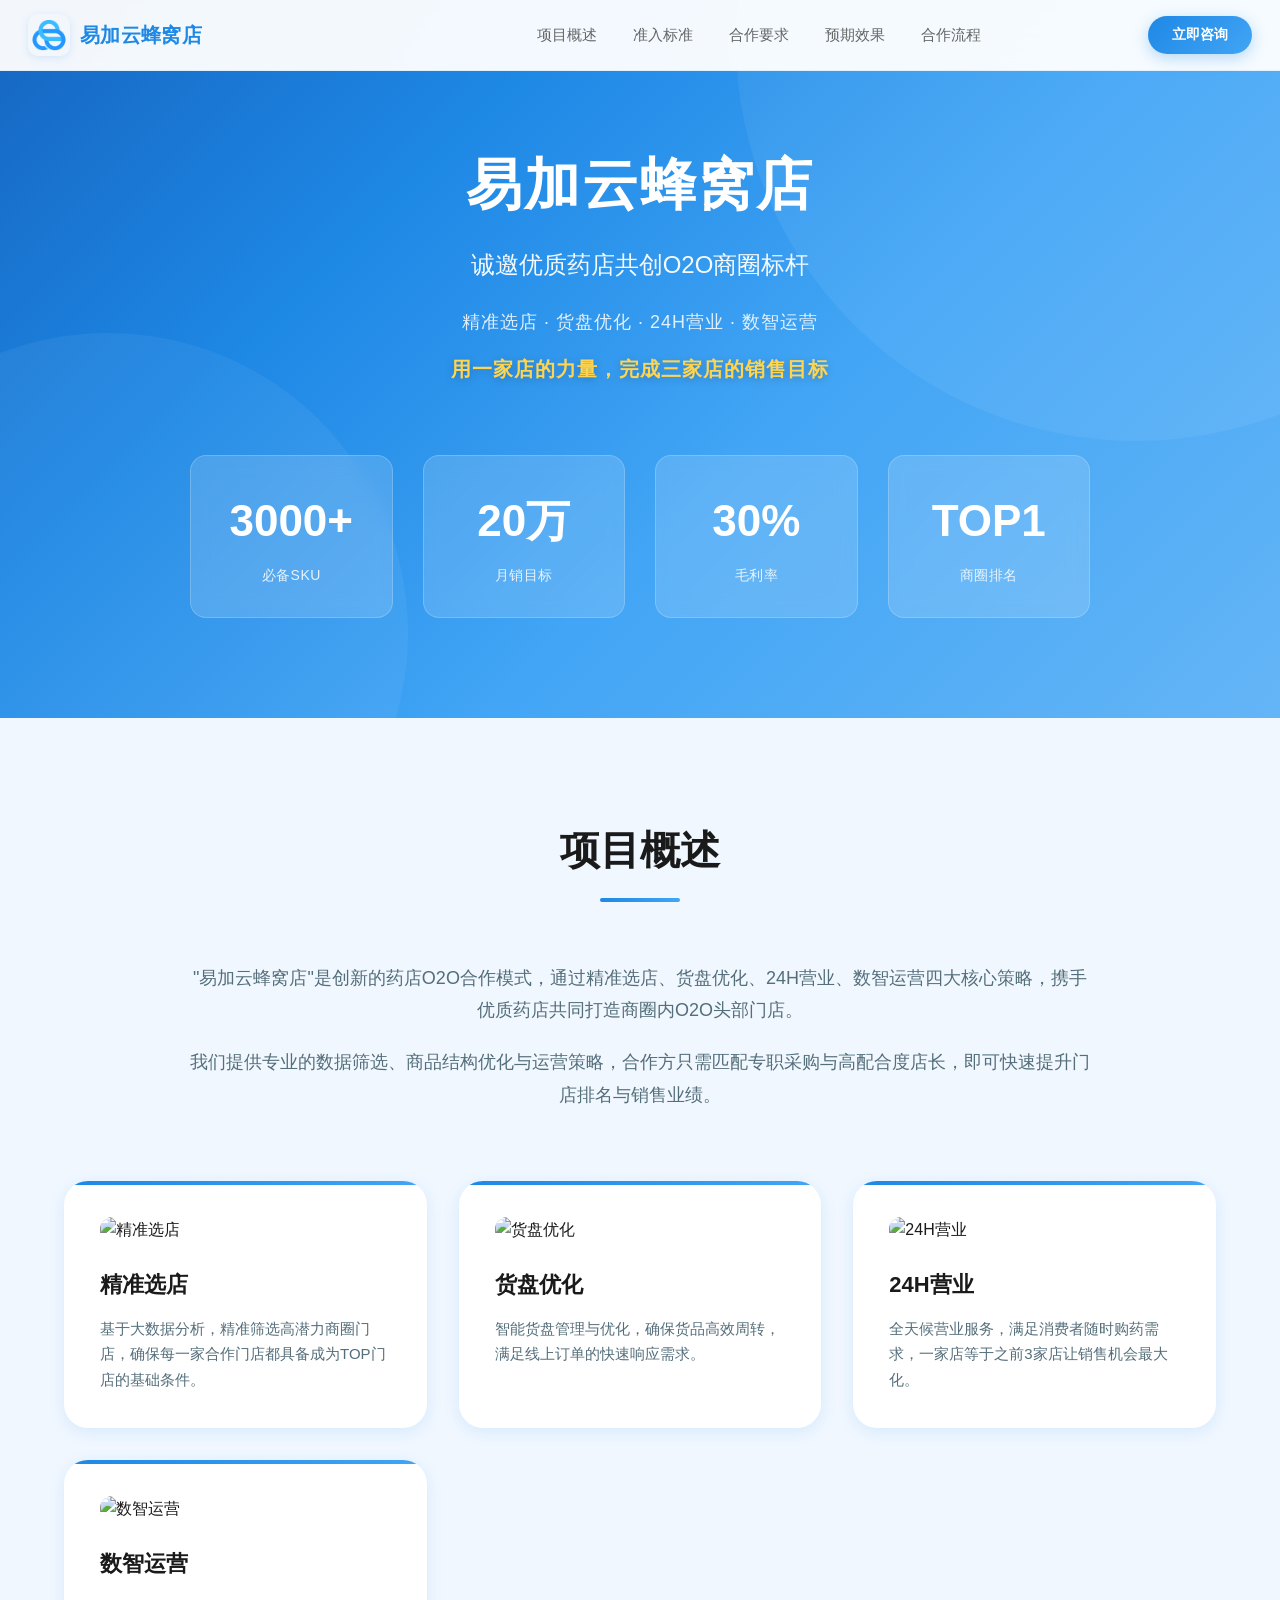
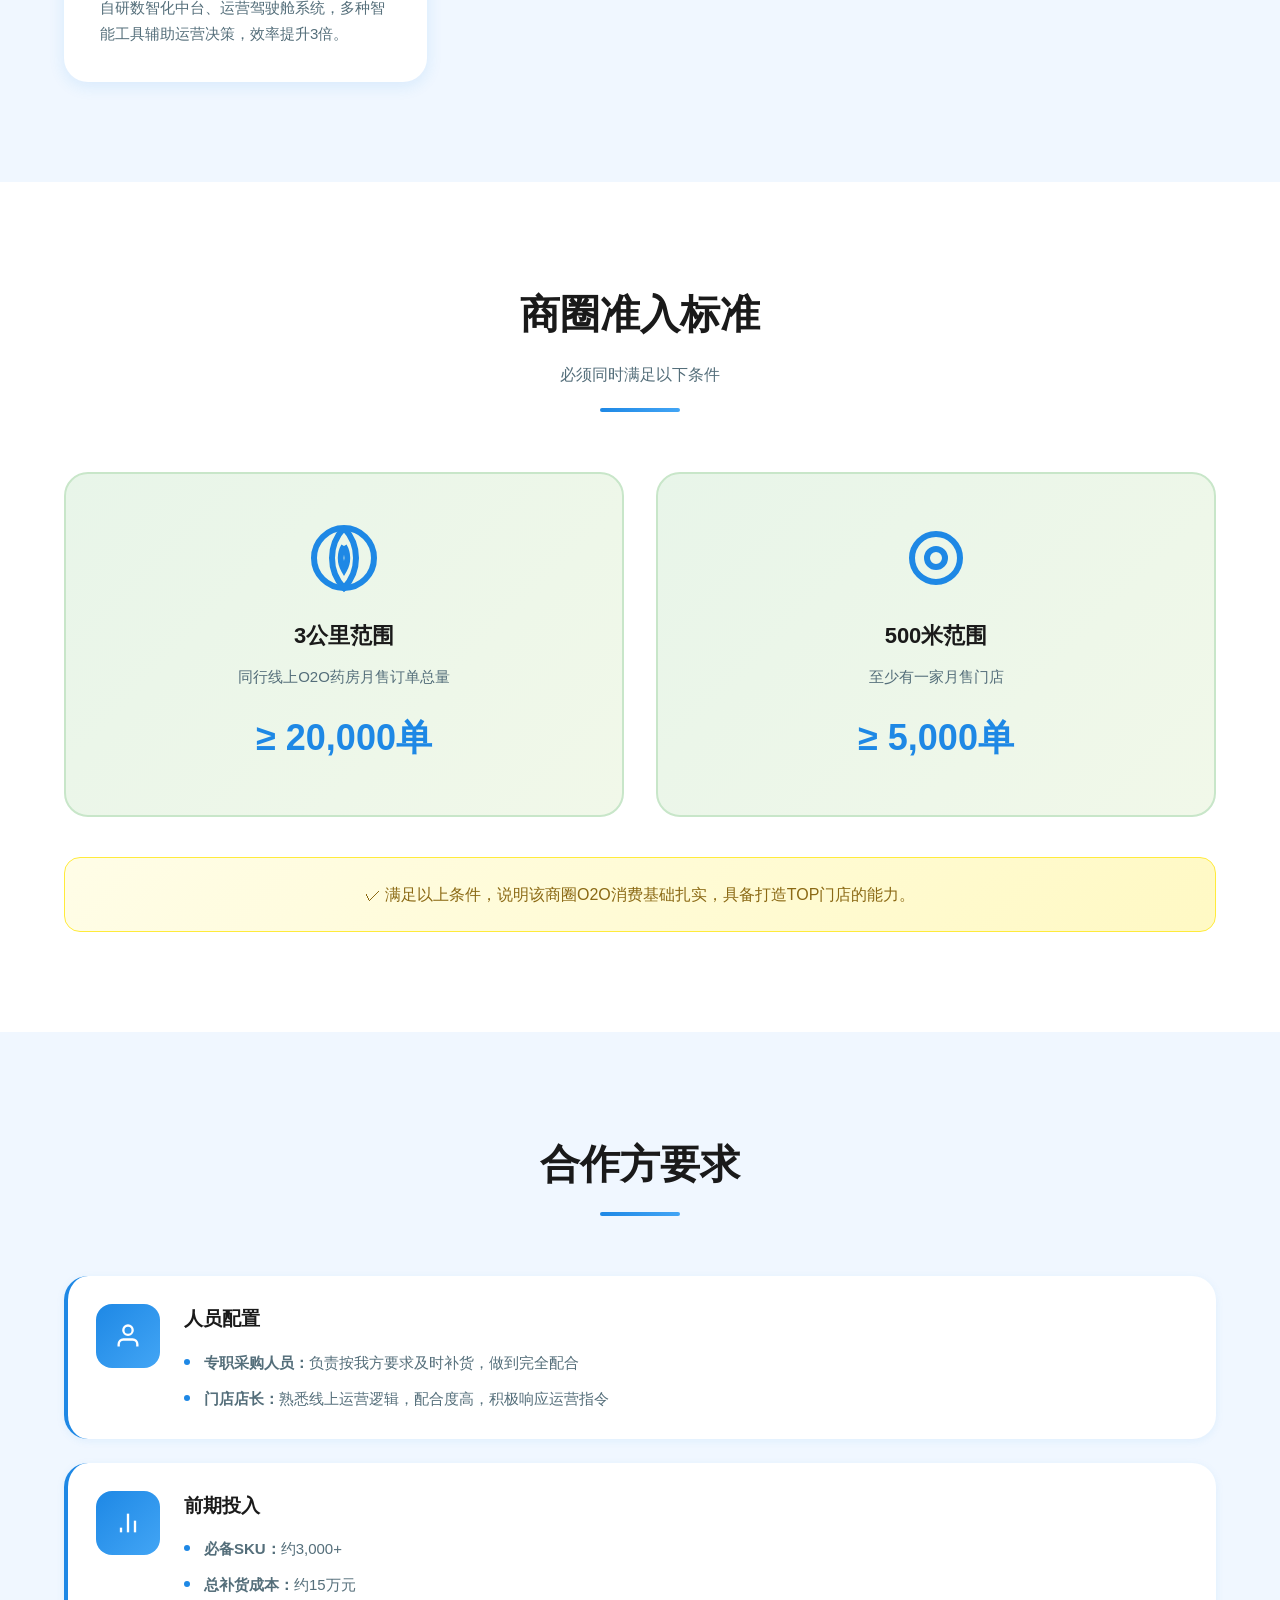
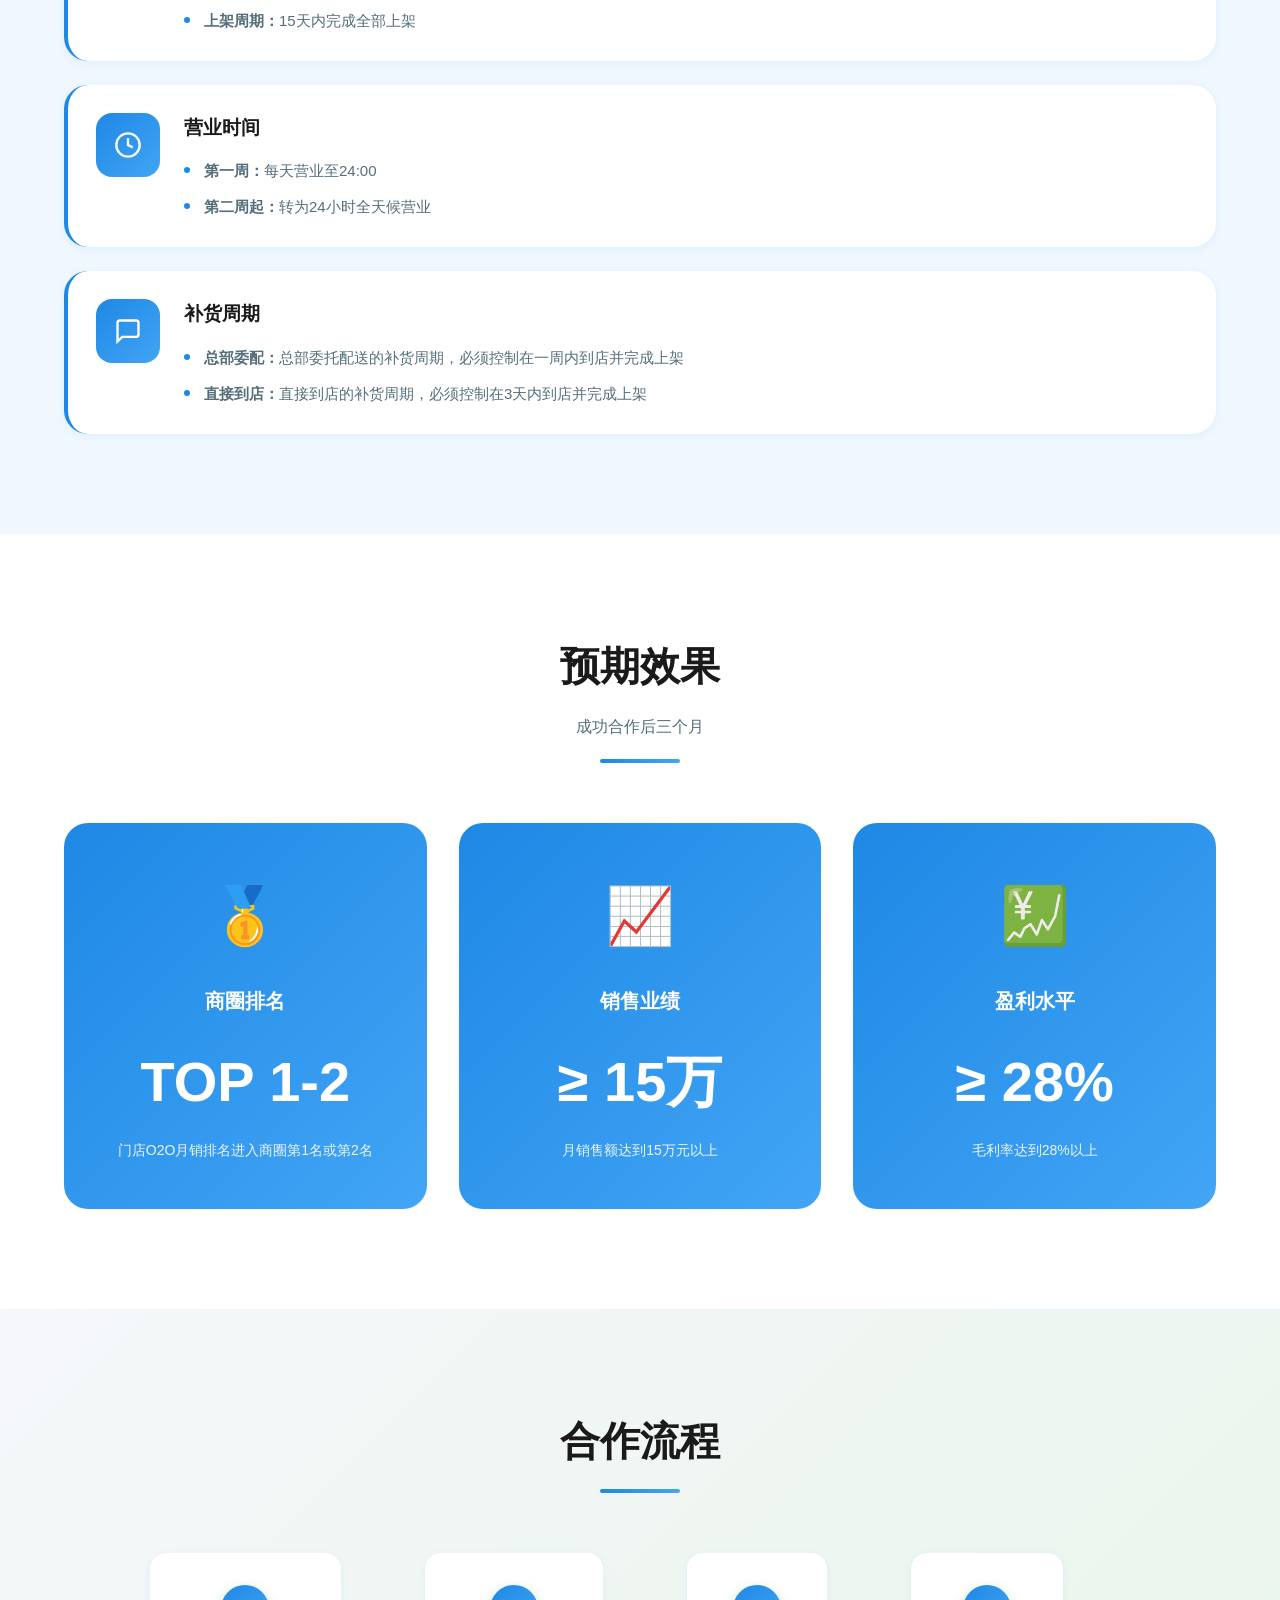
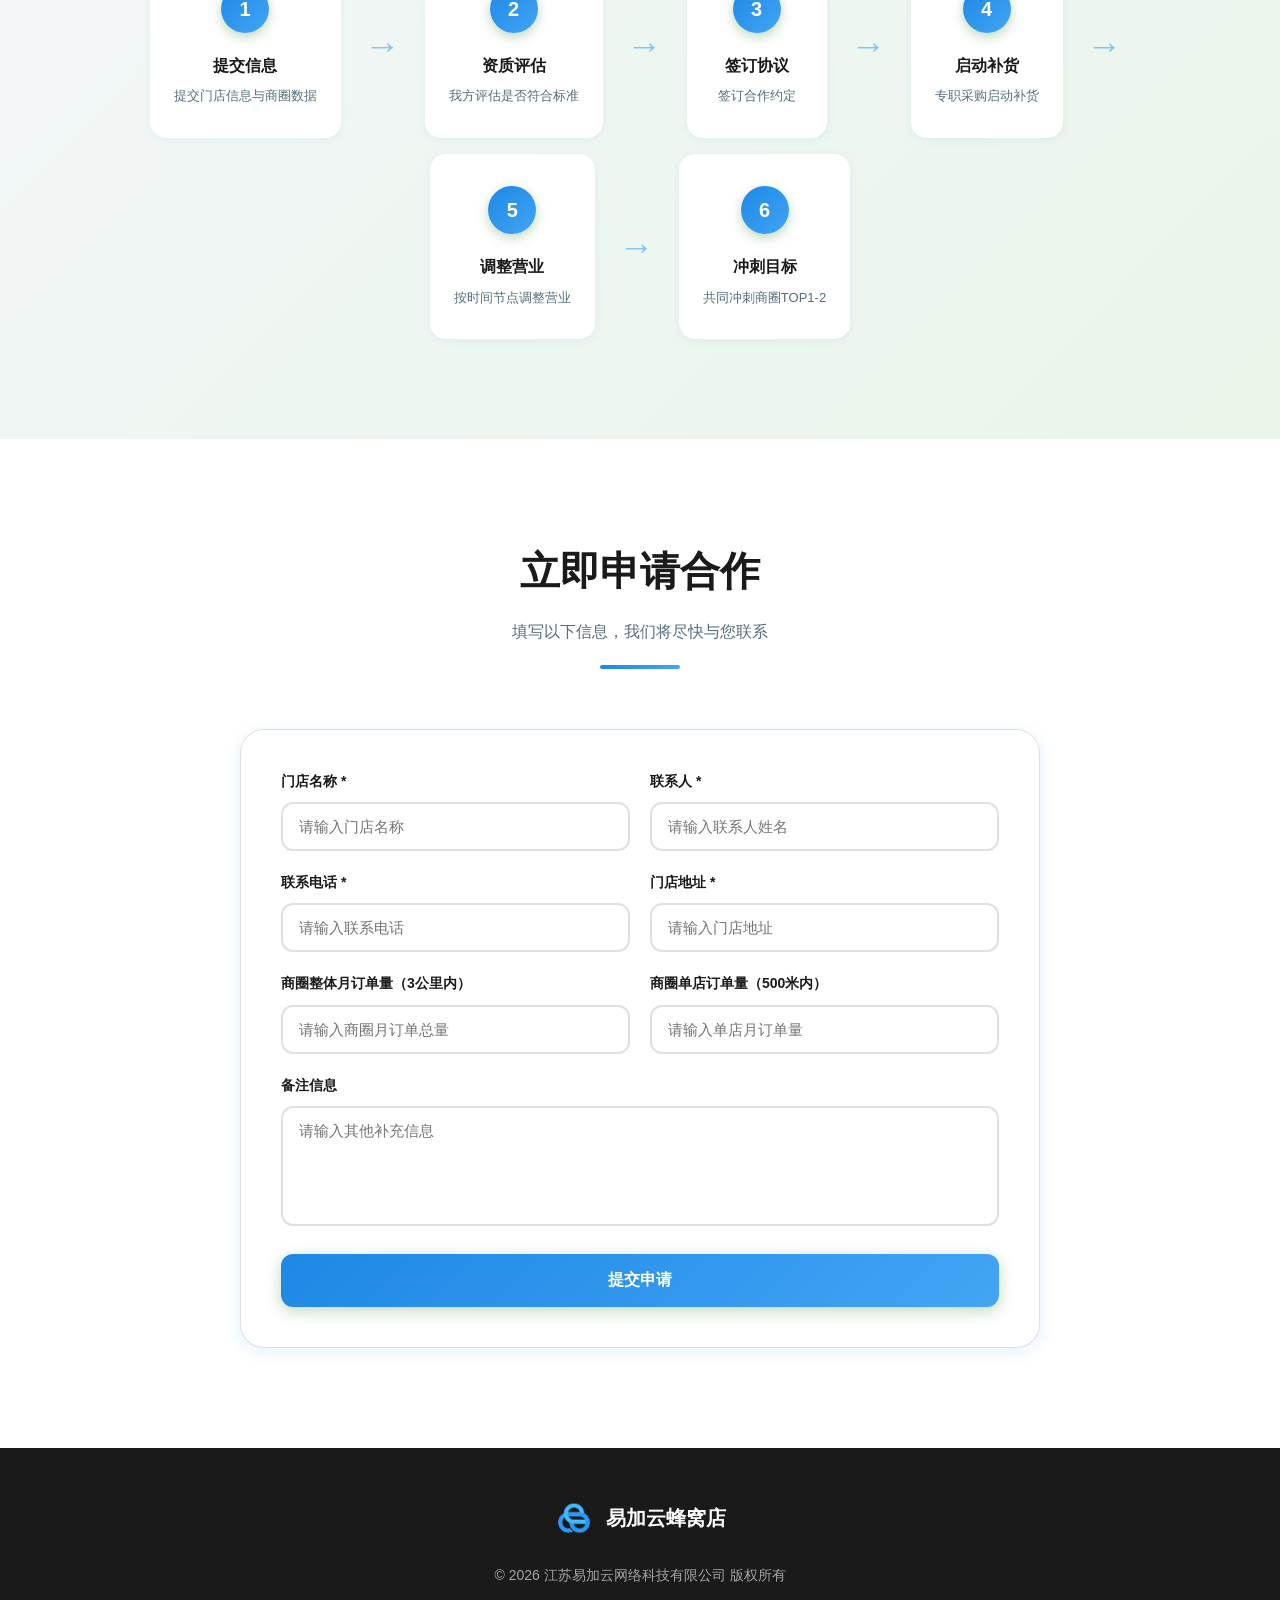
==== index.html @ a76282b8 "Hero区域新增宣传语：用一家店的力量，完成三家店的销售目标" ====
<!DOCTYPE html>
<html lang="zh-CN">
<head>
  <meta charset="UTF-8">
  <meta name="viewport" content="width=device-width, initial-scale=1.0">
  <title>易加云蜂窝店 - 诚邀优质药店共创O2O商圈标杆</title>
  <link rel="stylesheet" href="style.css">
  <link href="https://fonts.googleapis.com/css2?family=PingFang+SC:wght@300;400;500;600;700;800&display=swap" rel="stylesheet">
</head>
<body>
  <!-- 导航栏 -->
  <nav class="navbar" id="navbar">
    <div class="container">
      <div class="navbar-brand">
        <img src="易加云.png" alt="易加云" class="logo">
        <span class="brand-text">易加云蜂窝店</span>
      </div>
      <div class="mobile-menu-btn" id="mobileMenuBtn">
        <span></span>
        <span></span>
        <span></span>
      </div>
      <ul class="navbar-nav" id="navbarNav">
        <li><a href="#overview">项目概述</a></li>
        <li><a href="#criteria">准入标准</a></li>
        <li><a href="#requirements">合作要求</a></li>
        <li><a href="#results">预期效果</a></li>
        <li><a href="#process">合作流程</a></li>
      </ul>
      <button class="contact-btn" onclick="scrollToContact()">立即咨询</button>
    </div>
  </nav>

  <!-- 首页横幅 -->
  <section class="hero">
    <div class="container">
      <div class="hero-content">
        <h1 class="hero-title">易加云蜂窝店</h1>
        <h2 class="hero-subtitle">诚邀优质药店共创O2O商圈标杆</h2>
        <p class="hero-description">精准选店 · 货盘优化 · 24H营业 · 数智运营</p>
        <p class="hero-slogan">用一家店的力量，完成三家店的销售目标</p>
      </div>
      <div class="hero-stats">
        <div class="stat-item">
          <div class="stat-value">3000+</div>
          <div class="stat-label">必备SKU</div>
        </div>
        <div class="stat-item">
          <div class="stat-value">20万</div>
          <div class="stat-label">月销目标</div>
        </div>
        <div class="stat-item">
          <div class="stat-value">30%</div>
          <div class="stat-label">毛利率</div>
        </div>
        <div class="stat-item">
          <div class="stat-value">TOP1</div>
          <div class="stat-label">商圈排名</div>
        </div>
      </div>
    </div>
  </section>

  <!-- 项目概述 -->
  <section id="overview" class="overview section">
    <div class="container">
      <div class="section-header">
        <h2>项目概述</h2>
        <div class="divider"></div>
      </div>
      <div class="overview-content">
        <p>"易加云蜂窝店"是创新的药店O2O合作模式，通过精准选店、货盘优化、24H营业、数智运营四大核心策略，携手优质药店共同打造商圈内O2O头部门店。</p>
        <p>我们提供专业的数据筛选、商品结构优化与运营策略，合作方只需匹配专职采购与高配合度店长，即可快速提升门店排名与销售业绩。</p>
      </div>
      <div class="overview-features">
        <div class="feature-card">
          <img src="https://trae-api-cn.mchost.guru/api/ide/v1/text_to_image?prompt=data%20analytics%20dashboard%20with%20charts%20and%20graphs%20showing%20sales%20data%20modern%20ui%20green%20theme&image_size=landscape_4_3" alt="精准选店">
          <h3>精准选店</h3>
          <p>基于大数据分析，精准筛选高潜力商圈门店，确保每一家合作门店都具备成为TOP门店的基础条件。</p>
        </div>
        <div class="feature-card">
          <img src="https://trae-api-cn.mchost.guru/api/ide/v1/text_to_image?prompt=inventory%20optimization%20warehouse%20management%20system%20efficient%20product%20layout%20green%20theme&image_size=landscape_4_3" alt="货盘优化">
          <h3>货盘优化</h3>
          <p>智能货盘管理与优化，确保货品高效周转，满足线上订单的快速响应需求。</p>
        </div>
        <div class="feature-card">
          <img src="https://trae-api-cn.mchost.guru/api/ide/v1/text_to_image?prompt=24%20hour%20pharmacy%20service%20round%20the%20clock%20operation%20digital%20clock%20modern%20design&image_size=landscape_4_3" alt="24H营业">
          <h3>24H营业</h3>
          <p>全天候营业服务，满足消费者随时购药需求，一家店等于之前3家店让销售机会最大化。</p>
        </div>
        <div class="feature-card">
          <img src="https://trae-api-cn.mchost.guru/api/ide/v1/text_to_image?prompt=digital%20intelligence%20platform%20AI%20analytics%20dashboard%20smart%20operations%20modern%20technology&image_size=landscape_4_3" alt="数智运营">
          <h3>数智运营</h3>
          <p>自研数智化中台、运营驾驶舱系统，多种智能工具辅助运营决策，效率提升3倍。</p>
        </div>
      </div>
    </div>
  </section>

  <!-- 准入标准 -->
  <section id="criteria" class="criteria section">
    <div class="container">
      <div class="section-header">
        <h2>商圈准入标准</h2>
        <p class="section-subtitle">必须同时满足以下条件</p>
        <div class="divider"></div>
      </div>
      <div class="criteria-grid">
        <div class="criteria-card">
          <div class="criteria-icon">
            <svg viewBox="0 0 24 24" fill="none" stroke="currentColor" stroke-width="2">
              <circle cx="12" cy="12" r="10"/>
              <path d="M12 2a14.5 14.5 0 0 0 0 20 14.5 14.5 0 0 0 0-20"/>
              <path d="M12 8a8 8 0 0 0 0 8 8 8 0 0 0 0-8"/>
            </svg>
          </div>
          <h3>3公里范围</h3>
          <p>同行线上O2O药房月售订单总量</p>
          <div class="criteria-value">≥ 20,000单</div>
        </div>
        <div class="criteria-card">
          <div class="criteria-icon">
            <svg viewBox="0 0 24 24" fill="none" stroke="currentColor" stroke-width="2">
              <circle cx="12" cy="12" r="3"/>
              <circle cx="12" cy="12" r="8"/>
            </svg>
          </div>
          <h3>500米范围</h3>
          <p>至少有一家月售门店</p>
          <div class="criteria-value">≥ 5,000单</div>
        </div>
      </div>
      <div class="criteria-note">
        <p>✓ 满足以上条件，说明该商圈O2O消费基础扎实，具备打造TOP门店的能力。</p>
      </div>
    </div>
  </section>

  <!-- 合作方要求 -->
  <section id="requirements" class="requirements section">
    <div class="container">
      <div class="section-header">
        <h2>合作方要求</h2>
        <div class="divider"></div>
      </div>
      
      <div class="requirements-content">
        <div class="requirement-item">
          <div class="req-icon-box">
            <svg viewBox="0 0 24 24" fill="none" stroke="currentColor" stroke-width="2">
              <path d="M20 21v-2a4 4 0 0 0-4-4H8a4 4 0 0 0-4 4v2"/>
              <circle cx="12" cy="7" r="4"/>
            </svg>
          </div>
          <div class="req-info">
            <h3>人员配置</h3>
            <ul>
              <li><strong>专职采购人员：</strong>负责按我方要求及时补货，做到完全配合</li>
              <li><strong>门店店长：</strong>熟悉线上运营逻辑，配合度高，积极响应运营指令</li>
            </ul>
          </div>
        </div>

        <div class="requirement-item">
          <div class="req-icon-box">
            <svg viewBox="0 0 24 24" fill="none" stroke="currentColor" stroke-width="2">
              <line x1="18" y1="20" x2="18" y2="10"/>
              <line x1="12" y1="20" x2="12" y2="4"/>
              <line x1="6" y1="20" x2="6" y2="16"/>
            </svg>
          </div>
          <div class="req-info">
            <h3>前期投入</h3>
            <ul>
              <li><strong>必备SKU：</strong>约3,000+</li>
              <li><strong>总补货成本：</strong>约15万元</li>
              <li><strong>上架周期：</strong>15天内完成全部上架</li>
            </ul>
          </div>
        </div>

        <div class="requirement-item">
          <div class="req-icon-box">
            <svg viewBox="0 0 24 24" fill="none" stroke="currentColor" stroke-width="2">
              <circle cx="12" cy="12" r="10"/>
              <polyline points="12 6 12 12 16 14"/>
            </svg>
          </div>
          <div class="req-info">
            <h3>营业时间</h3>
            <ul>
              <li><strong>第一周：</strong>每天营业至24:00</li>
              <li><strong>第二周起：</strong>转为24小时全天候营业</li>
            </ul>
          </div>
        </div>

        <div class="requirement-item">
          <div class="req-icon-box">
            <svg viewBox="0 0 24 24" fill="none" stroke="currentColor" stroke-width="2">
              <path d="M21 15a2 2 0 0 1-2 2H7l-4 4V5a2 2 0 0 1 2-2h14a2 2 0 0 1 2 2z"/>
            </svg>
          </div>
          <div class="req-info">
            <h3>补货周期</h3>
            <ul>
              <li><strong>总部委配：</strong>总部委托配送的补货周期，必须控制在一周内到店并完成上架</li>
              <li><strong>直接到店：</strong>直接到店的补货周期，必须控制在3天内到店并完成上架</li>
            </ul>
          </div>
        </div>
      </div>
    </div>
  </section>

  <!-- 预期效果 -->
  <section id="results" class="results section">
    <div class="container">
      <div class="section-header">
        <h2>预期效果</h2>
        <p class="section-subtitle">成功合作后三个月</p>
        <div class="divider"></div>
      </div>
      <div class="results-grid">
        <div class="result-card">
          <div class="result-icon">🥇</div>
          <h3>商圈排名</h3>
          <p class="result-value">TOP 1-2</p>
          <p class="result-desc">门店O2O月销排名进入商圈第1名或第2名</p>
        </div>
        <div class="result-card">
          <div class="result-icon">📈</div>
          <h3>销售业绩</h3>
          <p class="result-value">≥ 15万</p>
          <p class="result-desc">月销售额达到15万元以上</p>
        </div>
        <div class="result-card">
          <div class="result-icon">💹</div>
          <h3>盈利水平</h3>
          <p class="result-value">≥ 28%</p>
          <p class="result-desc">毛利率达到28%以上</p>
        </div>
      </div>
    </div>
  </section>

  <!-- 合作流程 -->
  <section id="process" class="process section">
    <div class="container">
      <div class="section-header">
        <h2>合作流程</h2>
        <div class="divider"></div>
      </div>
      <div class="process-steps">
        <div class="step">
          <div class="step-number">1</div>
          <div class="step-content">
            <h3>提交信息</h3>
            <p>提交门店信息与商圈数据</p>
          </div>
        </div>
        <div class="step-arrow">→</div>
        <div class="step">
          <div class="step-number">2</div>
          <div class="step-content">
            <h3>资质评估</h3>
            <p>我方评估是否符合标准</p>
          </div>
        </div>
        <div class="step-arrow">→</div>
        <div class="step">
          <div class="step-number">3</div>
          <div class="step-content">
            <h3>签订协议</h3>
            <p>签订合作约定</p>
          </div>
        </div>
        <div class="step-arrow">→</div>
        <div class="step">
          <div class="step-number">4</div>
          <div class="step-content">
            <h3>启动补货</h3>
            <p>专职采购启动补货</p>
          </div>
        </div>
        <div class="step-arrow">→</div>
        <div class="step">
          <div class="step-number">5</div>
          <div class="step-content">
            <h3>调整营业</h3>
            <p>按时间节点调整营业</p>
          </div>
        </div>
        <div class="step-arrow">→</div>
        <div class="step">
          <div class="step-number">6</div>
          <div class="step-content">
            <h3>冲刺目标</h3>
            <p>共同冲刺商圈TOP1-2</p>
          </div>
        </div>
      </div>
    </div>
  </section>

  <!-- 联系表单 -->
  <section id="contact" class="contact section">
    <div class="container">
      <div class="section-header">
        <h2>立即申请合作</h2>
        <p class="section-subtitle">填写以下信息，我们将尽快与您联系</p>
        <div class="divider"></div>
      </div>
      <div class="contact-content">
        <div class="contact-form-wrapper">
          <form class="contact-form" id="contactForm">
          <div class="form-row">
            <div class="form-group">
              <label>门店名称 *</label>
              <input type="text" name="storeName" placeholder="请输入门店名称" required>
            </div>
            <div class="form-group">
              <label>联系人 *</label>
              <input type="text" name="contactName" placeholder="请输入联系人姓名" required>
            </div>
          </div>
          <div class="form-row">
            <div class="form-group">
              <label>联系电话 *</label>
              <input type="tel" name="phone" placeholder="请输入联系电话" required>
            </div>
            <div class="form-group">
              <label>门店地址 *</label>
              <input type="text" name="address" placeholder="请输入门店地址" required>
            </div>
          </div>
          <div class="form-row">
            <div class="form-group">
              <label>商圈整体月订单量（3公里内）</label>
              <input type="number" name="orders" placeholder="请输入商圈月订单总量">
            </div>
            <div class="form-group">
              <label>商圈单店订单量（500米内）</label>
              <input type="number" name="singleStoreOrders" placeholder="请输入单店月订单量">
            </div>
          </div>
          <div class="form-group">
            <label>备注信息</label>
            <textarea name="message" placeholder="请输入其他补充信息"></textarea>
          </div>
          <button type="submit" class="submit-btn">提交申请</button>
          </form>
        </div>
      </div>
    </div>
  </section>

  <!-- 页脚 -->
  <footer class="footer">
    <div class="container">
      <div class="footer-content">
        <div class="footer-brand">
          <img src="易加云.png" alt="易加云" class="footer-logo">
          <span class="footer-brand-text">易加云蜂窝店</span>
        </div>
        <p class="footer-copyright">© 2026 江苏易加云网络科技有限公司 版权所有</p>
      </div>
    </div>
  </footer>

  <!-- 成功弹窗 -->
  <div class="modal" id="successModal">
    <div class="modal-content">
      <div class="modal-icon">✓</div>
      <h3>提交成功</h3>
      <p>感谢您的申请！我们将在24小时内与您联系。</p>
      <button class="modal-close" onclick="closeModal()">确定</button>
    </div>
  </div>

  <script src="script.js"></script>
</body>
</html>
---- style.css ----
:root {
  --primary-color: #1E88E5;
  --primary-light: #42A5F5;
  --primary-dark: #1565C0;
  --secondary-color: #0D47A1;
  --accent-color: #FFC107;
  --bg-light: #F0F7FF;
  --bg-gradient-start: #E3F2FD;
  --bg-gradient-end: #F0F7FF;
  --bg-white: #FFFFFF;
  --text-primary: #1A1A1A;
  --text-secondary: #546E7A;
  --text-light: #90A4AE;
  --border-color: #E3F2FD;
  --shadow-sm: 0 2px 8px rgba(30, 136, 229, 0.08);
  --shadow-md: 0 4px 16px rgba(30, 136, 229, 0.12);
  --shadow-lg: 0 8px 24px rgba(30, 136, 229, 0.15);
  --shadow-xl: 0 12px 40px rgba(30, 136, 229, 0.18);
  --radius-sm: 8px;
  --radius-md: 12px;
  --radius-lg: 16px;
  --radius-xl: 24px;
}

* {
  margin: 0;
  padding: 0;
  box-sizing: border-box;
}

html {
  scroll-behavior: smooth;
}

body {
  font-family: 'PingFang SC', 'Microsoft YaHei', -apple-system, BlinkMacSystemFont, sans-serif;
  line-height: 1.6;
  color: var(--text-primary);
  background: linear-gradient(180deg, var(--bg-gradient-start) 0%, var(--bg-light) 100%);
  background-attachment: fixed;
  -webkit-font-smoothing: antialiased;
  -moz-osx-font-smoothing: grayscale;
}

.container {
  max-width: 1200px;
  margin: 0 auto;
  padding: 0 24px;
}

/* 导航栏 */
.navbar {
  position: fixed;
  top: 0;
  left: 0;
  right: 0;
  background: rgba(255, 255, 255, 0.95);
  backdrop-filter: blur(20px);
  -webkit-backdrop-filter: blur(20px);
  z-index: 1000;
  border-bottom: 1px solid rgba(30, 136, 229, 0.08);
  transition: all 0.3s ease;
}

.navbar.scrolled {
  box-shadow: 0 4px 20px rgba(30, 136, 229, 0.12);
  border-bottom-color: rgba(30, 136, 229, 0.15);
}

.navbar .container {
  display: flex;
  justify-content: space-between;
  align-items: center;
  padding: 14px 28px;
  max-width: 1400px;
  margin: 0 auto;
}

.navbar-brand {
  display: flex;
  align-items: center;
  gap: 10px;
  text-decoration: none;
}

.logo {
  width: 42px;
  height: 42px;
  border-radius: 10px;
  object-fit: cover;
  box-shadow: 0 2px 8px rgba(30, 136, 229, 0.15);
}

.brand-text {
  font-size: 20px;
  font-weight: 700;
  color: #1E88E5;
  letter-spacing: 0.3px;
}

.navbar-nav {
  display: flex;
  list-style: none;
  gap: 36px;
  margin: 0;
  padding: 0;
}

.navbar-nav a {
  text-decoration: none;
  color: #666666;
  font-weight: 500;
  font-size: 15px;
  transition: all 0.3s ease;
  position: relative;
  padding: 8px 0;
}

.navbar-nav a:hover {
  color: #1E88E5;
}

.navbar-nav a::after {
  content: '';
  position: absolute;
  bottom: 0;
  left: 50%;
  transform: translateX(-50%);
  width: 0;
  height: 2px;
  background: linear-gradient(90deg, #1E88E5, #42A5F5);
  border-radius: 2px;
  transition: width 0.3s ease;
}

.navbar-nav a:hover::after {
  width: 100%;
}

.contact-btn {
  background: linear-gradient(135deg, #1E88E5 0%, #42A5F5 100%);
  color: white;
  border: none;
  padding: 10px 24px;
  border-radius: 22px;
  font-size: 14px;
  font-weight: 600;
  cursor: pointer;
  transition: all 0.3s ease;
  box-shadow: 0 4px 15px rgba(30, 136, 229, 0.3);
}

.contact-btn:hover {
  transform: translateY(-2px);
  box-shadow: 0 6px 20px rgba(30, 136, 229, 0.4);
}

/* 首页横幅 */
.hero {
  background: linear-gradient(135deg, #1565C0 0%, #1E88E5 30%, #42A5F5 60%, #64B5F6 100%);
  color: white;
  padding: 140px 0 100px;
  text-align: center;
  position: relative;
  overflow: hidden;
}

.hero::before {
  content: '';
  position: absolute;
  top: -50%;
  right: -20%;
  width: 800px;
  height: 800px;
  background: rgba(255, 255, 255, 0.06);
  border-radius: 50%;
}

.hero::after {
  content: '';
  position: absolute;
  bottom: -30%;
  left: -15%;
  width: 600px;
  height: 600px;
  background: rgba(255, 255, 255, 0.05);
  border-radius: 50%;
}

.hero-content {
  margin-bottom: 70px;
  position: relative;
  z-index: 1;
}

.hero-title {
  font-size: 56px;
  font-weight: 800;
  margin-bottom: 16px;
  letter-spacing: 2px;
}

.hero-subtitle {
  font-size: 24px;
  font-weight: 400;
  margin-bottom: 24px;
  opacity: 0.95;
}

.hero-description {
  font-size: 18px;
  opacity: 0.85;
  margin-bottom: 16px;
  letter-spacing: 1px;
}

.hero-slogan {
  font-size: 20px;
  font-weight: 600;
  color: #FFD54F;
  margin-bottom: 50px;
  letter-spacing: 1px;
  text-shadow: 0 2px 8px rgba(0, 0, 0, 0.2);
}

.hero-buttons {
  display: flex;
  gap: 24px;
  justify-content: center;
}

.btn-primary {
  background: white;
  color: var(--primary-color);
  border: none;
  padding: 16px 48px;
  border-radius: 35px;
  font-size: 18px;
  font-weight: 600;
  cursor: pointer;
  transition: all 0.3s ease;
  box-shadow: 0 8px 25px rgba(0, 0, 0, 0.15);
}

.btn-primary:hover {
  transform: translateY(-4px);
  box-shadow: 0 12px 35px rgba(0, 0, 0, 0.2);
}

.btn-secondary {
  background: transparent;
  color: white;
  border: 2px solid rgba(255, 255, 255, 0.8);
  padding: 16px 48px;
  border-radius: 35px;
  font-size: 18px;
  font-weight: 600;
  cursor: pointer;
  transition: all 0.3s ease;
}

.btn-secondary:hover {
  background: white;
  color: var(--primary-color);
  border-color: white;
}

.hero-stats {
  display: grid;
  grid-template-columns: repeat(4, 1fr);
  gap: 30px;
  max-width: 900px;
  margin: 0 auto;
  position: relative;
  z-index: 1;
}

.stat-item {
  background: rgba(255, 255, 255, 0.15);
  backdrop-filter: blur(10px);
  border-radius: var(--radius-lg);
  padding: 30px 20px;
  text-align: center;
  border: 1px solid rgba(255, 255, 255, 0.2);
}

.stat-value {
  font-size: 44px;
  font-weight: 700;
  margin-bottom: 8px;
}

.stat-label {
  font-size: 14px;
  opacity: 0.85;
  letter-spacing: 0.5px;
}

/* 通用区块样式 */
.section {
  padding: 100px 0;
}

.section-header {
  text-align: center;
  margin-bottom: 60px;
}

.section-header h2 {
  font-size: 40px;
  font-weight: 700;
  color: var(--text-primary);
  margin-bottom: 16px;
}

.section-subtitle {
  font-size: 16px;
  color: var(--text-secondary);
  margin-bottom: 20px;
}

.divider {
  width: 80px;
  height: 4px;
  background: linear-gradient(90deg, var(--primary-color), var(--primary-light));
  margin: 0 auto;
  border-radius: 2px;
}

.divider-center {
  width: 40px;
  height: 4px;
  background: var(--primary-color);
  margin: 20px auto 0;
  border-radius: 2px;
}

/* 项目概述 */
.overview {
  background: var(--bg-light);
}

.overview-content {
  text-align: center;
  margin-bottom: 70px;
}

.overview-content p {
  font-size: 18px;
  color: var(--text-secondary);
  margin-bottom: 20px;
  max-width: 900px;
  margin-left: auto;
  margin-right: auto;
  line-height: 1.8;
}

.overview-features {
  display: grid;
  grid-template-columns: repeat(auto-fit, minmax(320px, 1fr));
  gap: 32px;
}

.feature-card {
  background: var(--bg-white);
  border-radius: var(--radius-xl);
  padding: 36px;
  box-shadow: var(--shadow-md);
  transition: all 0.4s ease;
  position: relative;
  overflow: hidden;
}

.feature-card::before {
  content: '';
  position: absolute;
  top: 0;
  left: 0;
  right: 0;
  height: 4px;
  background: linear-gradient(90deg, var(--primary-color), var(--primary-light));
}

.feature-card:hover {
  transform: translateY(-8px);
  box-shadow: var(--shadow-xl);
}

.feature-card img {
  width: 100%;
  height: 200px;
  object-fit: cover;
  border-radius: var(--radius-md);
  margin-bottom: 24px;
}

.feature-card h3 {
  font-size: 22px;
  font-weight: 600;
  margin-bottom: 14px;
  color: var(--text-primary);
}

.feature-card p {
  font-size: 15px;
  color: var(--text-secondary);
  line-height: 1.7;
}

/* 准入标准 */
.criteria {
  background: var(--bg-white);
}

.criteria-grid {
  display: grid;
  grid-template-columns: repeat(auto-fit, minmax(300px, 1fr));
  gap: 32px;
  margin-bottom: 40px;
}

.criteria-card {
  background: linear-gradient(135deg, #E8F5E9 0%, #F1F8E9 100%);
  border-radius: var(--radius-xl);
  padding: 48px 32px;
  text-align: center;
  border: 2px solid #C8E6C9;
  transition: all 0.3s ease;
}

.criteria-card:hover {
  transform: translateY(-5px);
  box-shadow: var(--shadow-lg);
}

.criteria-icon {
  width: 72px;
  height: 72px;
  margin: 0 auto 24px;
  color: var(--primary-color);
  display: flex;
  align-items: center;
  justify-content: center;
}

.criteria-icon svg {
  width: 100%;
  height: 100%;
}

.criteria-card h3 {
  font-size: 22px;
  font-weight: 600;
  margin-bottom: 12px;
  color: var(--text-primary);
}

.criteria-card p {
  font-size: 15px;
  color: var(--text-secondary);
  margin-bottom: 20px;
}

.criteria-value {
  font-size: 36px;
  font-weight: 700;
  color: var(--primary-color);
}

.criteria-note {
  background: linear-gradient(135deg, #FFFDE7 0%, #FFF9C4 100%);
  padding: 24px 32px;
  border-radius: var(--radius-lg);
  text-align: center;
  border: 1px solid #FFEB3B;
}

.criteria-note p {
  color: #8B6914;
  font-weight: 500;
  font-size: 16px;
}

/* 合作方要求 */
.requirements {
  background: var(--bg-light);
}

.requirements-content {
  display: flex;
  flex-direction: column;
  gap: 24px;
}

.requirement-item {
  display: flex;
  gap: 24px;
  background: var(--bg-white);
  border-radius: var(--radius-xl);
  padding: 28px;
  box-shadow: var(--shadow-sm);
  transition: all 0.3s ease;
  border-left: 4px solid var(--primary-color);
}

.requirement-item:hover {
  box-shadow: var(--shadow-md);
  transform: translateX(5px);
}

.req-icon-box {
  width: 64px;
  height: 64px;
  background: linear-gradient(135deg, var(--primary-color), var(--primary-light));
  border-radius: var(--radius-lg);
  display: flex;
  align-items: center;
  justify-content: center;
  flex-shrink: 0;
  color: white;
  flex-shrink: 0;
}

.req-icon-box svg {
  width: 28px;
  height: 28px;
}

.req-info h3 {
  font-size: 19px;
  font-weight: 600;
  color: var(--text-primary);
  margin-bottom: 16px;
}

.req-info ul {
  list-style: none;
  padding: 0;
  margin: 0;
  display: flex;
  flex-direction: column;
  gap: 12px;
}

.req-info li {
  font-size: 15px;
  color: var(--text-secondary);
  line-height: 1.6;
  padding-left: 20px;
  position: relative;
}

.req-info li::before {
  content: '';
  position: absolute;
  left: 0;
  top: 8px;
  width: 6px;
  height: 6px;
  background: var(--primary-color);
  border-radius: 50%;
}

/* 预期效果 */
.results {
  background: var(--bg-white);
}

.results-grid {
  display: grid;
  grid-template-columns: repeat(auto-fit, minmax(280px, 1fr));
  gap: 32px;
}

.result-card {
  background: linear-gradient(135deg, var(--primary-color) 0%, var(--primary-light) 100%);
  border-radius: var(--radius-xl);
  padding: 48px 32px;
  text-align: center;
  color: white;
  transition: all 0.4s ease;
  position: relative;
  overflow: hidden;
}

.result-card::before {
  content: '';
  position: absolute;
  top: -50%;
  right: -50%;
  width: 100px;
  height: 100px;
  background: rgba(255, 255, 255, 0.1);
  border-radius: 50%;
}

.result-card:hover {
  transform: translateY(-10px);
  box-shadow: var(--shadow-xl);
}

.result-icon {
  font-size: 56px;
  margin-bottom: 24px;
  position: relative;
  z-index: 1;
}

.result-card h3 {
  font-size: 20px;
  font-weight: 600;
  margin-bottom: 20px;
  position: relative;
  z-index: 1;
}

.result-value {
  font-size: 56px;
  font-weight: 700;
  margin-bottom: 12px;
  position: relative;
  z-index: 1;
}

.result-desc {
  font-size: 14px;
  opacity: 0.9;
  position: relative;
  z-index: 1;
}

/* 合作流程 */
.process {
  background: linear-gradient(135deg, #F5F7FA 0%, #E8F5E9 100%);
}

.process-steps {
  display: flex;
  flex-wrap: wrap;
  align-items: center;
  justify-content: center;
  gap: 16px;
}

.step {
  background: var(--bg-white);
  border-radius: var(--radius-lg);
  padding: 32px 24px;
  text-align: center;
  min-width: 140px;
  box-shadow: var(--shadow-sm);
  transition: all 0.3s ease;
  position: relative;
}

.step:hover {
  transform: translateY(-6px);
  box-shadow: var(--shadow-lg);
}

.step-number {
  width: 48px;
  height: 48px;
  background: linear-gradient(135deg, var(--primary-color), var(--primary-light));
  color: white;
  border-radius: 50%;
  display: flex;
  align-items: center;
  justify-content: center;
  margin: 0 auto 20px;
  font-size: 20px;
  font-weight: 700;
  box-shadow: 0 4px 12px rgba(46, 125, 50, 0.3);
}

.step-content h3 {
  font-size: 16px;
  font-weight: 600;
  margin-bottom: 8px;
  color: var(--text-primary);
}

.step-content p {
  font-size: 13px;
  color: var(--text-secondary);
  line-height: 1.5;
}

.step-arrow {
  font-size: 36px;
  color: var(--primary-light);
  font-weight: bold;
  margin: 0 8px;
  opacity: 0.6;
}

/* 联系表单 */
.contact {
  background: var(--bg-white);
}

.contact-content {
  display: flex;
  justify-content: center;
  width: 100%;
  padding: 0 20px;
}

.contact-form-wrapper {
  width: 100%;
  max-width: 800px;
}

.contact-info {
  background: linear-gradient(135deg, #F5F7FA 0%, #E8F5E9 100%);
  border-radius: var(--radius-xl);
  padding: 40px;
  border: 1px solid #E0E0E0;
}

.contact-info h3 {
  font-size: 20px;
  font-weight: 600;
  margin-bottom: 30px;
  color: var(--text-primary);
}

.info-item {
  display: flex;
  gap: 16px;
  align-items: center;
  margin-bottom: 24px;
  padding: 16px;
  background: var(--bg-white);
  border-radius: var(--radius-md);
  transition: all 0.2s ease;
}

.info-item:hover {
  background: #FAFAFA;
  transform: translateX(5px);
}

.info-icon {
  font-size: 28px;
  width: 44px;
  height: 44px;
  display: flex;
  align-items: center;
  justify-content: center;
  background: #E8F5E9;
  border-radius: 50%;
}

.info-item span:last-child {
  color: var(--text-secondary);
  font-size: 15px;
}

.contact-form {
  background: var(--bg-white);
  border-radius: var(--radius-xl);
  padding: 40px;
  box-shadow: var(--shadow-md);
  border: 1px solid #E0E0E0;
}

.form-row {
  display: grid;
  grid-template-columns: repeat(auto-fit, minmax(200px, 1fr));
  gap: 20px;
}

.form-group {
  margin-bottom: 20px;
}

.form-group label {
  display: block;
  font-size: 14px;
  font-weight: 600;
  color: var(--text-primary);
  margin-bottom: 10px;
}

.form-group input,
.form-group textarea {
  width: 100%;
  padding: 14px 16px;
  border: 2px solid #E0E0E0;
  border-radius: var(--radius-md);
  font-size: 15px;
  transition: all 0.3s ease;
  font-family: inherit;
}

.form-group input:focus,
.form-group textarea:focus {
  outline: none;
  border-color: var(--primary-color);
  box-shadow: 0 0 0 3px rgba(46, 125, 50, 0.1);
}

.form-group textarea {
  height: 120px;
  resize: none;
}

.submit-btn {
  width: 100%;
  background: linear-gradient(135deg, var(--primary-color) 0%, var(--primary-light) 100%);
  color: white;
  border: none;
  padding: 16px;
  border-radius: var(--radius-md);
  font-size: 16px;
  font-weight: 600;
  cursor: pointer;
  transition: all 0.3s ease;
  box-shadow: 0 4px 15px rgba(46, 125, 50, 0.3);
}

.submit-btn:hover {
  transform: translateY(-2px);
  box-shadow: 0 8px 25px rgba(46, 125, 50, 0.4);
}

/* 页脚 */
.footer {
  background: #1A1A1A;
  color: white;
  padding: 50px 0 30px;
}

.footer-content {
  display: flex;
  flex-direction: column;
  align-items: center;
  gap: 16px;
}

.footer-logo {
  width: 40px;
  height: 40px;
  border-radius: var(--radius-md);
}

.footer-brand {
  display: flex;
  align-items: center;
  gap: 12px;
}

.footer-brand-text {
  font-size: 20px;
  font-weight: 600;
}

.footer-copyright {
  font-size: 14px;
  opacity: 0.6;
  margin-top: 10px;
}

/* 成功弹窗 */
.modal {
  display: none;
  position: fixed;
  top: 0;
  left: 0;
  right: 0;
  bottom: 0;
  background: rgba(0, 0, 0, 0.6);
  z-index: 2000;
  justify-content: center;
  align-items: center;
  backdrop-filter: blur(4px);
}

.modal.show {
  display: flex;
}

.modal-content {
  background: var(--bg-white);
  border-radius: var(--radius-xl);
  padding: 50px;
  text-align: center;
  max-width: 420px;
  width: 90%;
  animation: modalFadeIn 0.3s ease;
  box-shadow: var(--shadow-xl);
}

@keyframes modalFadeIn {
  from {
    opacity: 0;
    transform: scale(0.9);
  }
  to {
    opacity: 1;
    transform: scale(1);
  }
}

.modal-icon {
  width: 72px;
  height: 72px;
  background: linear-gradient(135deg, #4CAF50, #66BB6A);
  color: white;
  border-radius: 50%;
  display: flex;
  align-items: center;
  justify-content: center;
  margin: 0 auto 24px;
  font-size: 36px;
  box-shadow: 0 8px 25px rgba(76, 175, 80, 0.4);
}

.modal-content h3 {
  font-size: 26px;
  font-weight: 600;
  margin-bottom: 16px;
  color: var(--text-primary);
}

.modal-content p {
  font-size: 15px;
  color: var(--text-secondary);
  margin-bottom: 30px;
  line-height: 1.6;
}

.modal-close {
  background: linear-gradient(135deg, var(--primary-color), var(--primary-light));
  color: white;
  border: none;
  padding: 14px 48px;
  border-radius: 25px;
  font-weight: 600;
  font-size: 15px;
  cursor: pointer;
  transition: all 0.3s ease;
}

.modal-close:hover {
  transform: translateY(-2px);
  box-shadow: 0 6px 20px rgba(46, 125, 50, 0.4);
}

/* 申请记录表格 */
.applications {
  background: var(--bg-light);
}

.table-container {
  overflow-x: auto;
  background: var(--bg-white);
  border-radius: var(--radius-xl);
  box-shadow: var(--shadow-md);
  border: 1px solid #E0E0E0;
}

.data-table {
  width: 100%;
  border-collapse: collapse;
}

.data-table thead {
  background: linear-gradient(135deg, var(--primary-color) 0%, var(--primary-light) 100%);
  color: white;
}

.data-table thead th {
  padding: 18px 16px;
  text-align: left;
  font-weight: 600;
  font-size: 14px;
  white-space: nowrap;
}

.data-table tbody tr {
  border-bottom: 1px solid #F0F0F0;
  transition: background 0.2s ease;
}

.data-table tbody tr:hover {
  background: #FAFAFA;
}

.data-table tbody tr:last-child {
  border-bottom: none;
}

.data-table tbody td {
  padding: 16px;
  font-size: 14px;
  color: var(--text-secondary);
  white-space: nowrap;
}

.data-table tbody td:first-child {
  color: var(--primary-color);
  font-weight: 600;
}

.data-table .no-data td {
  text-align: center;
  color: var(--text-light);
  padding: 40px;
}

.data-table .no-data:hover {
  background: transparent;
}

.delete-btn {
  background: #FFEBEE;
  color: #C62828;
  border: none;
  padding: 8px 16px;
  border-radius: 6px;
  font-size: 13px;
  font-weight: 500;
  cursor: pointer;
  transition: all 0.2s ease;
}

.delete-btn:hover {
  background: #EF9A9A;
  color: white;
}

/* 响应式设计 */
@media (max-width: 1024px) {
  .hero-stats {
    grid-template-columns: repeat(2, 1fr);
    gap: 20px;
  }
  
  .stat-value {
    font-size: 36px;
  }
}

@media (max-width: 768px) {
  .navbar {
    padding: 12px 20px;
  }
  
  .navbar-brand {
    font-size: 18px;
  }
  
  .navbar-brand img {
    width: 32px;
    height: 32px;
  }
  
  .navbar-nav {
    display: none;
    position: absolute;
    top: 100%;
    left: 0;
    right: 0;
    background: white;
    flex-direction: column;
    padding: 20px;
    gap: 0;
    box-shadow: 0 4px 20px rgba(0, 0, 0, 0.1);
  }
  
  .navbar-nav.show {
    display: flex;
  }
  
  .navbar-nav li {
    width: 100%;
  }
  
  .navbar-nav a {
    display: block;
    padding: 14px 0;
    border-bottom: 1px solid #F0F0F0;
    font-size: 16px;
  }
  
  .navbar-nav li:last-child a {
    border-bottom: none;
  }
  
  .mobile-menu-btn {
    display: flex;
    flex-direction: column;
    gap: 5px;
    cursor: pointer;
    padding: 8px;
  }
  
  .mobile-menu-btn span {
    display: block;
    width: 24px;
    height: 2px;
    background: var(--primary-color);
    transition: all 0.3s ease;
  }
  
  .mobile-menu-btn.active span:nth-child(1) {
    transform: rotate(45deg) translate(5px, 5px);
  }
  
  .mobile-menu-btn.active span:nth-child(2) {
    opacity: 0;
  }
  
  .mobile-menu-btn.active span:nth-child(3) {
    transform: rotate(-45deg) translate(5px, -5px);
  }
  
  .hero {
    padding: 100px 0 60px;
  }
  
  .hero-title {
    font-size: 32px;
    line-height: 1.3;
  }
  
  .hero-subtitle {
    font-size: 16px;
  }
  
  .hero-description {
    font-size: 14px;
    margin-bottom: 12px;
  }
  
  .hero-slogan {
    font-size: 16px;
    margin-bottom: 40px;
  }
  
  .hero-features {
    flex-direction: column;
    gap: 8px;
  }
  
  .hero-feature-item {
    font-size: 14px;
  }
  
  .hero-buttons {
    flex-direction: column;
    align-items: center;
    gap: 12px;
  }
  
  .btn-primary,
  .btn-secondary {
    width: 100%;
    max-width: 280px;
    padding: 14px 24px;
    font-size: 15px;
  }
  
  .hero-stats {
    grid-template-columns: repeat(2, 1fr);
    gap: 16px;
    padding: 0 10px;
  }
  
  .stat-item {
    padding: 24px 16px;
  }
  
  .stat-value {
    font-size: 32px;
  }
  
  .section-header h2 {
    font-size: 32px;
  }
  
  .overview-features {
    grid-template-columns: 1fr;
  }
  
  .feature-card {
    padding: 28px;
  }
  
  .feature-card img {
    height: 160px;
  }
  
  .criteria-grid {
    grid-template-columns: 1fr;
  }
  
  .requirement-item {
    flex-direction: column;
    align-items: flex-start;
  }
  
  .results-grid {
    grid-template-columns: 1fr;
  }
  
  .result-value {
    font-size: 44px;
  }
  
  .process-steps {
    flex-direction: column;
  }
  
  .step-arrow {
    transform: rotate(90deg);
    margin: 10px 0;
    font-size: 28px;
  }
  
  .step {
    min-width: 200px;
  }
  
  .contact-content {
    padding: 0 16px;
  }
  
  .contact-form {
    padding: 28px;
  }
  
  .form-row {
    grid-template-columns: 1fr;
  }
  
  .modal-content {
    padding: 36px 24px;
    margin: 20px;
  }
}

@media (max-width: 480px) {
  .container {
    padding: 0 12px;
  }
  
  .section {
    padding: 60px 0;
  }
  
  .navbar {
    padding: 10px 16px;
  }
  
  .navbar-brand {
    font-size: 16px;
  }
  
  .navbar-brand img {
    width: 28px;
    height: 28px;
  }
  
  .brand-text {
    display: none;
  }
  
  .mobile-menu-btn {
    padding: 6px;
  }
  
  .mobile-menu-btn span {
    width: 22px;
  }
  
  .hero {
    padding: 80px 0 50px;
    min-height: auto;
  }
  
  .hero-content {
    padding: 0 10px;
  }
  
  .hero-title {
    font-size: 28px;
    line-height: 1.3;
    margin-bottom: 12px;
  }
  
  .hero-subtitle {
    font-size: 15px;
    margin-bottom: 16px;
  }
  
  .hero-description {
    font-size: 13px;
    margin-bottom: 14px;
  }
  
  .hero-slogan {
    font-size: 14px;
    margin-bottom: 30px;
  }
  
  .hero-features {
    font-size: 13px;
  }
  
  .hero-stats {
    grid-template-columns: repeat(2, 1fr);
    gap: 12px;
    padding: 0 8px;
  }
  
  .stat-item {
    padding: 16px 12px;
  }
  
  .stat-value {
    font-size: 26px;
  }
  
  .stat-label {
    font-size: 11px;
  }
  
  .section-header {
    margin-bottom: 30px;
  }
  
  .section-header h2 {
    font-size: 24px;
  }
  
  .divider {
    width: 50px;
    height: 3px;
    margin: 12px auto;
  }
  
  .overview-content {
    font-size: 14px;
    line-height: 1.8;
  }
  
  .overview-features {
    grid-template-columns: 1fr;
    gap: 16px;
  }
  
  .feature-card {
    padding: 20px;
  }
  
  .feature-card img {
    height: 140px;
  }
  
  .feature-card h3 {
    font-size: 16px;
  }
  
  .feature-card p {
    font-size: 13px;
  }
  
  .criteria-grid {
    grid-template-columns: 1fr;
    gap: 16px;
  }
  
  .criteria-card {
    padding: 20px;
  }
  
  .criteria-card h3 {
    font-size: 16px;
  }
  
  .criteria-card p {
    font-size: 13px;
  }
  
  .criteria-value {
    font-size: 28px;
  }
  
  .requirements-content {
    gap: 16px;
  }
  
  .requirement-item {
    padding: 20px;
    flex-direction: column;
    align-items: flex-start;
  }
  
  .req-icon-box {
    width: 48px;
    height: 48px;
    margin-bottom: 12px;
  }
  
  .req-icon-box svg {
    width: 24px;
    height: 24px;
  }
  
  .req-info h3 {
    font-size: 16px;
  }
  
  .req-info li {
    font-size: 13px;
    line-height: 1.6;
  }
  
  .results-grid {
    grid-template-columns: 1fr;
    gap: 16px;
  }
  
  .result-item {
    padding: 20px;
  }
  
  .result-value {
    font-size: 36px;
  }
  
  .result-label {
    font-size: 14px;
  }
  
  .process-steps {
    flex-direction: column;
    align-items: center;
    gap: 8px;
  }
  
  .step {
    min-width: 100%;
    max-width: 280px;
    padding: 16px;
  }
  
  .step-number {
    width: 36px;
    height: 36px;
    font-size: 16px;
    margin-bottom: 10px;
  }
  
  .step h4 {
    font-size: 15px;
  }
  
  .step p {
    font-size: 12px;
  }
  
  .step-arrow {
    transform: rotate(90deg);
    font-size: 24px;
  }
  
  .contact-form-wrapper {
    padding: 0;
  }
  
  .contact-form {
    padding: 20px 16px;
  }
  
  .form-group {
    margin-bottom: 16px;
  }
  
  .form-group label {
    font-size: 13px;
    margin-bottom: 6px;
  }
  
  .form-group input,
  .form-group textarea {
    padding: 12px 14px;
    font-size: 14px;
  }
  
  .form-row {
    grid-template-columns: 1fr;
    gap: 16px;
  }
  
  .submit-btn {
    padding: 14px 24px;
    font-size: 15px;
  }
  
  .footer {
    padding: 24px 16px;
    font-size: 12px;
  }
  
  .footer-content {
    flex-direction: column;
    gap: 12px;
    text-align: center;
  }
  
  .modal-content {
    padding: 24px 16px;
    margin: 16px;
    max-height: 80vh;
    overflow-y: auto;
  }
  
  .modal-row {
    flex-direction: column;
    gap: 2px;
    margin-bottom: 12px;
  }
  
  .modal-label {
    width: auto;
    font-size: 12px;
  }
  
  .modal-value {
    font-size: 14px;
  }
  
  .success-modal .modal-icon {
    width: 60px;
    height: 60px;
  }
  
  .success-modal .modal-icon svg {
    width: 32px;
    height: 32px;
  }
}
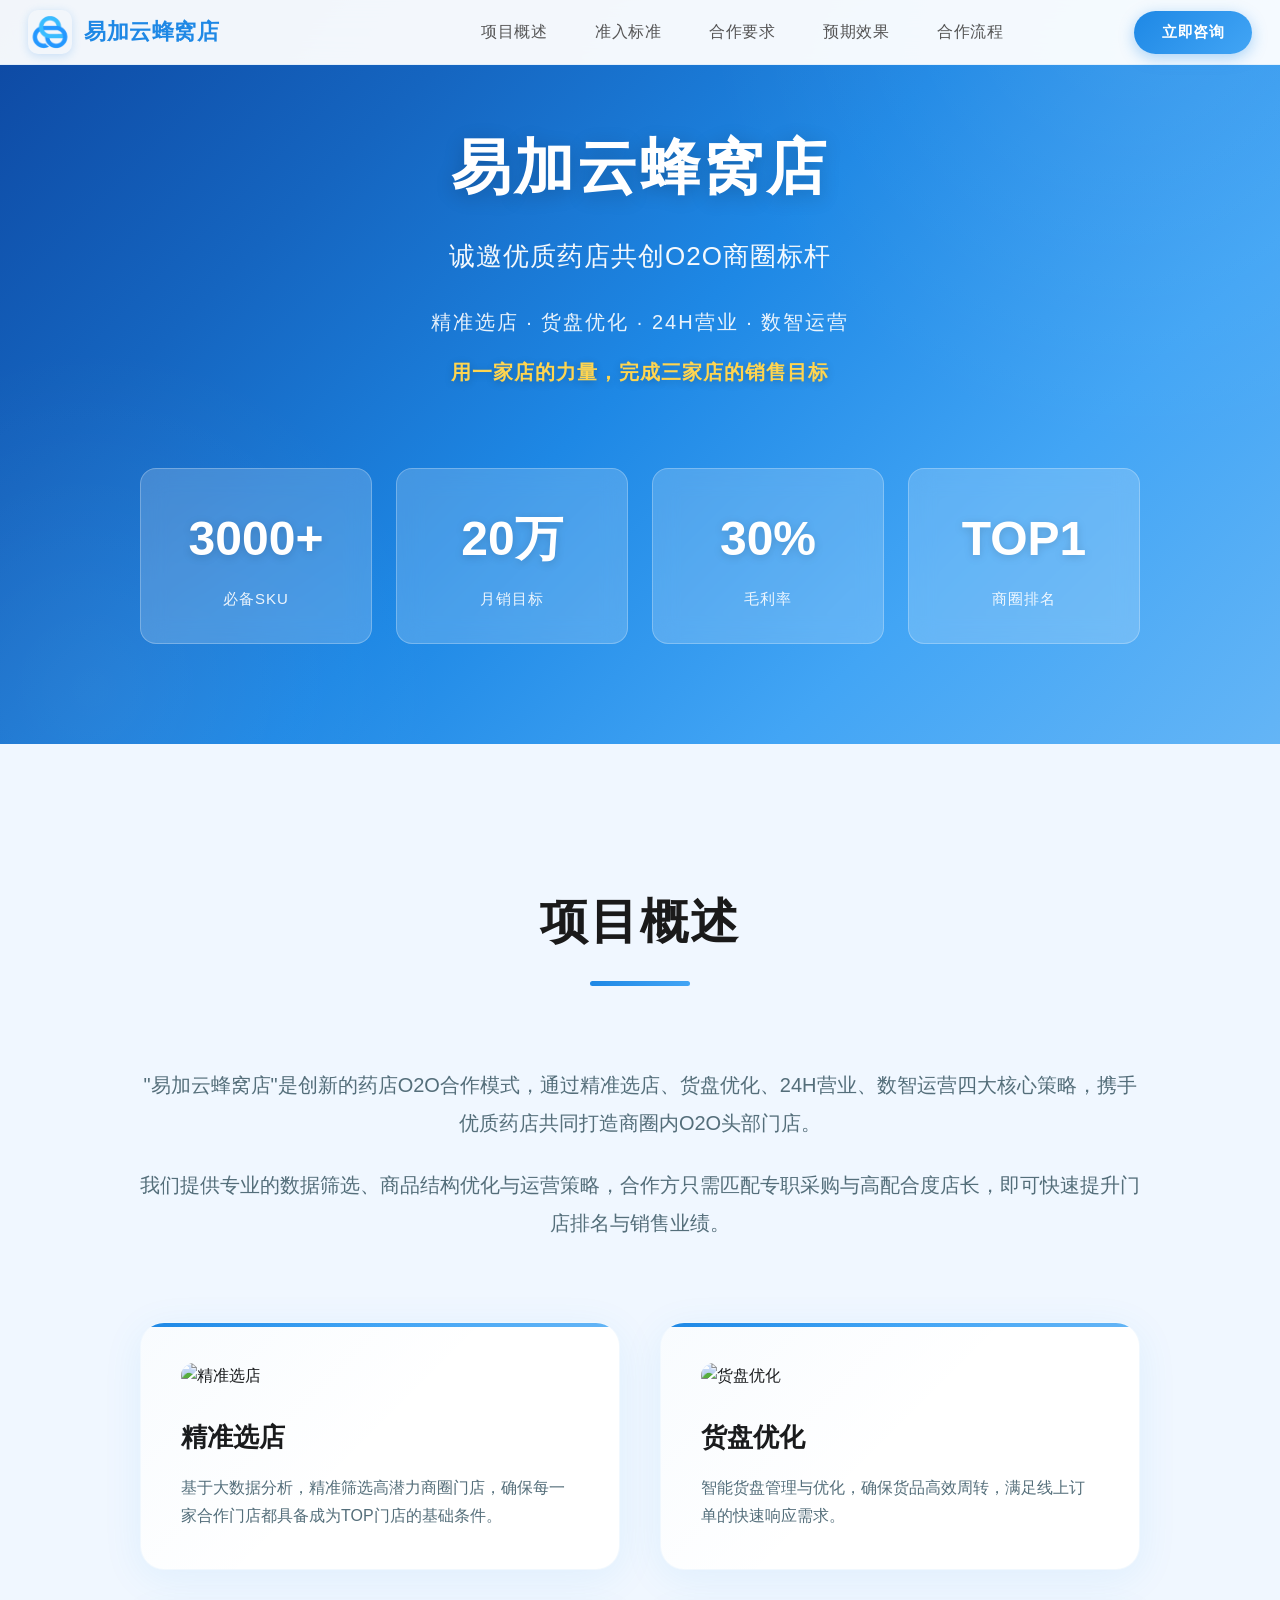
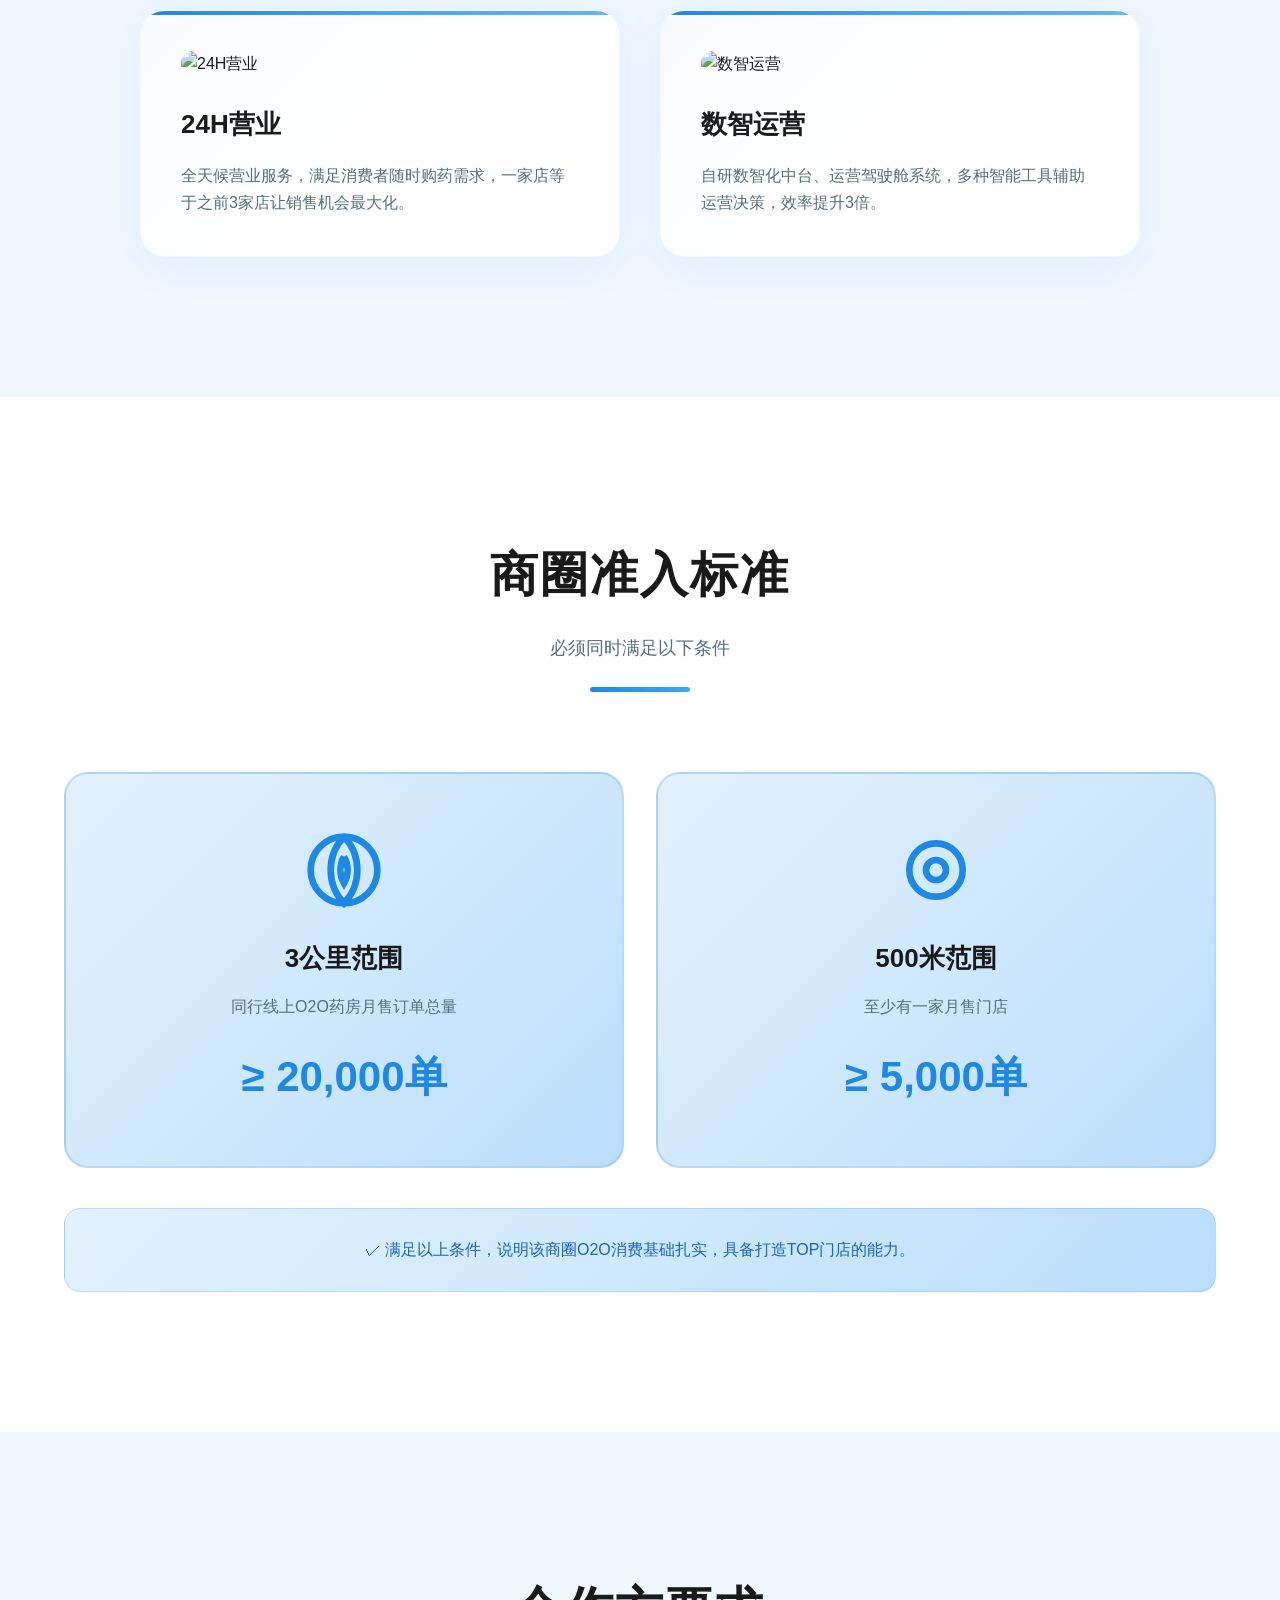
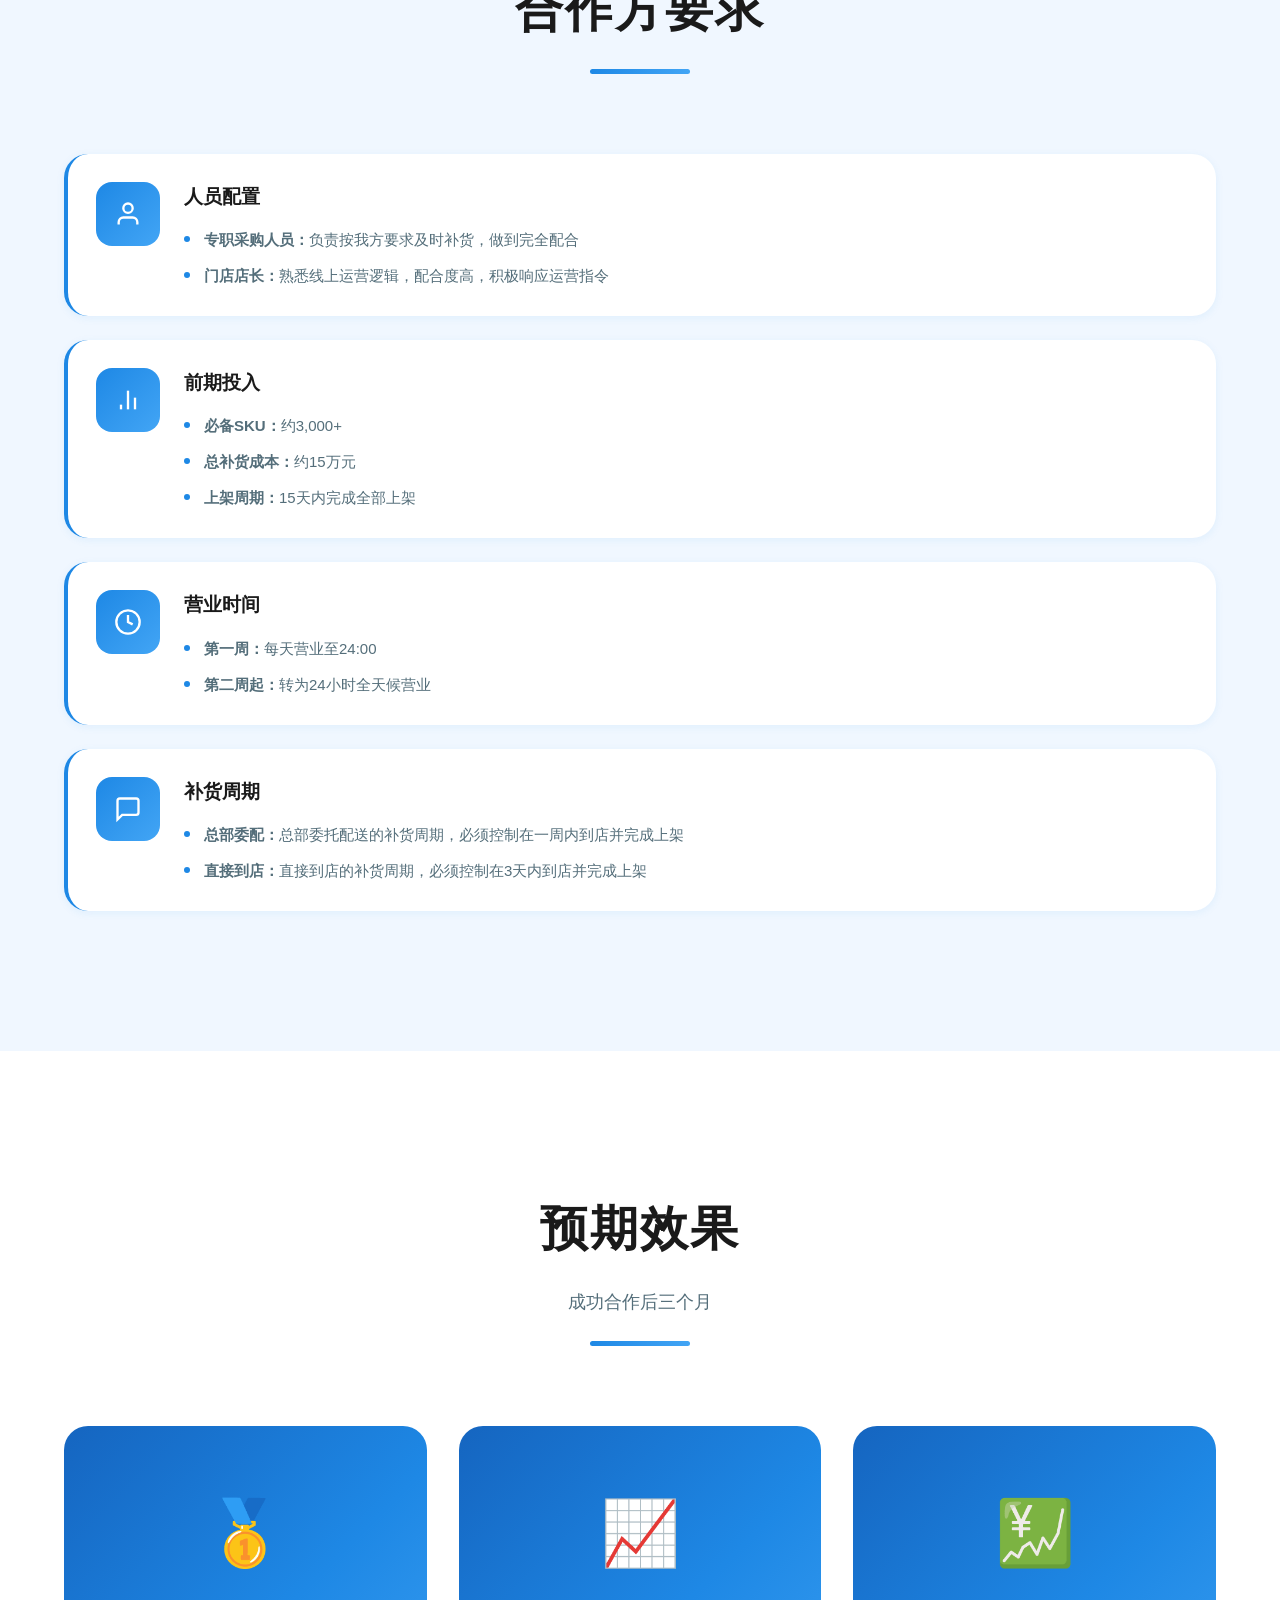
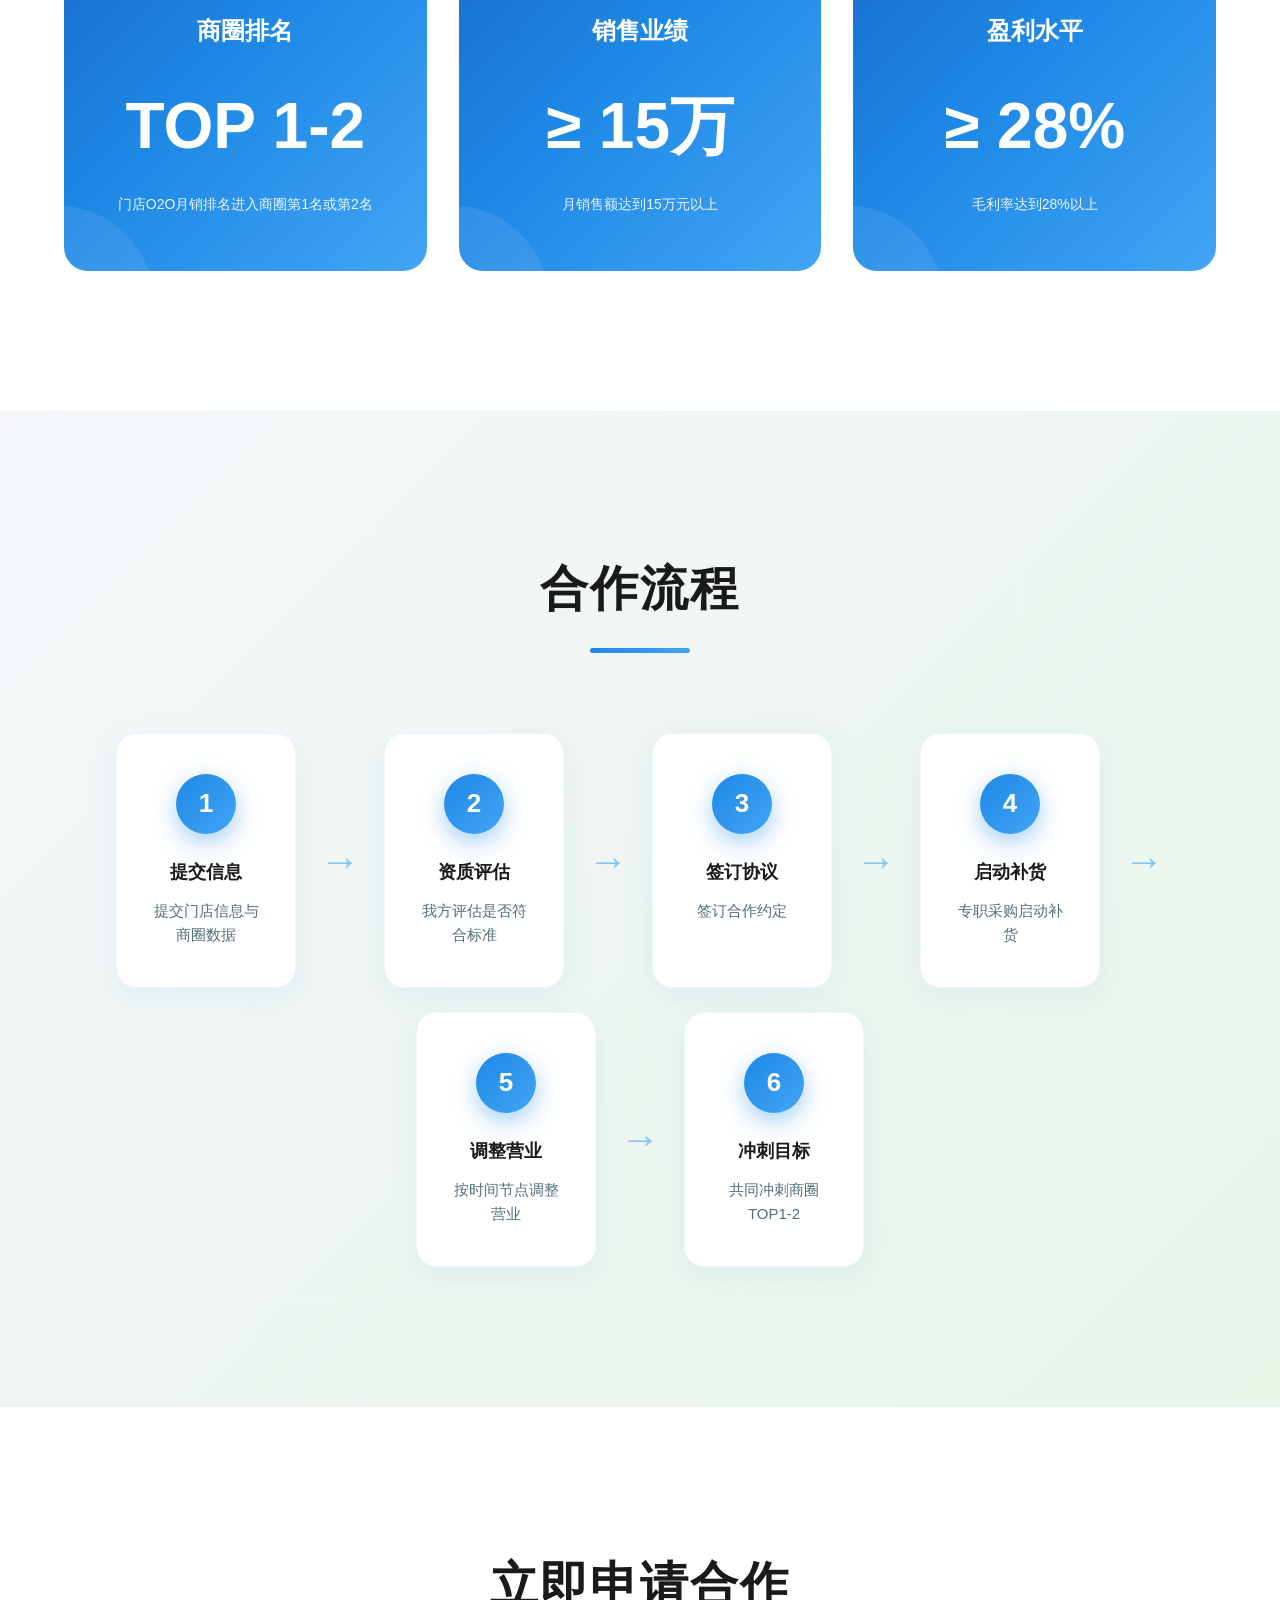
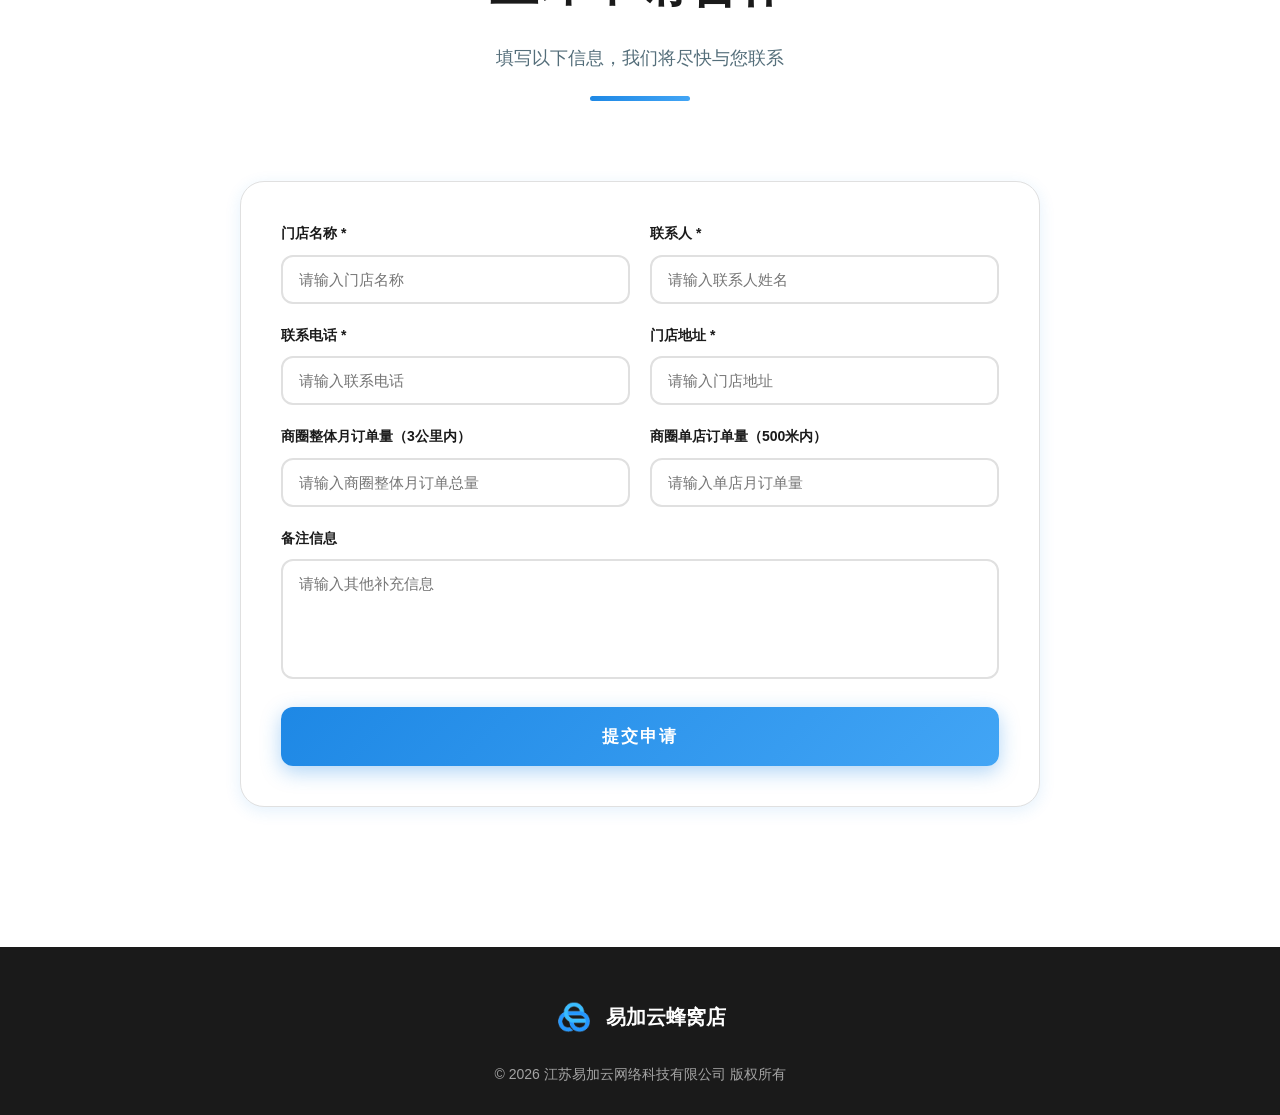
==== commit 3b974e34: "优化固定高度" ====
--- a/index.html
+++ b/index.html
@@ -337,7 +337,7 @@
           <div class="form-row">
             <div class="form-group">
               <label>商圈整体月订单量（3公里内）</label>
-              <input type="number" name="orders" placeholder="请输入商圈月订单总量">
+              <input type="number" name="orders" placeholder="请输入商圈整体月订单总量">
             </div>
             <div class="form-group">
               <label>商圈单店订单量（500米内）</label>
--- a/style.css
+++ b/style.css
@@ -71,7 +71,7 @@
   display: flex;
   justify-content: space-between;
   align-items: center;
-  padding: 14px 28px;
+  padding: 10px 28px;
   max-width: 1400px;
   margin: 0 auto;
 }
@@ -79,41 +79,42 @@
 .navbar-brand {
   display: flex;
   align-items: center;
-  gap: 10px;
+  gap: 12px;
   text-decoration: none;
 }
 
 .logo {
-  width: 42px;
-  height: 42px;
+  width: 44px;
+  height: 44px;
   border-radius: 10px;
   object-fit: cover;
-  box-shadow: 0 2px 8px rgba(30, 136, 229, 0.15);
+  box-shadow: 0 2px 10px rgba(30, 136, 229, 0.2);
 }
 
 .brand-text {
-  font-size: 20px;
+  font-size: 22px;
   font-weight: 700;
   color: #1E88E5;
-  letter-spacing: 0.3px;
+  letter-spacing: 0.5px;
 }
 
 .navbar-nav {
   display: flex;
   list-style: none;
-  gap: 36px;
+  gap: 48px;
   margin: 0;
   padding: 0;
 }
 
 .navbar-nav a {
   text-decoration: none;
-  color: #666666;
+  color: #555555;
   font-weight: 500;
-  font-size: 15px;
+  font-size: 16px;
   transition: all 0.3s ease;
   position: relative;
-  padding: 8px 0;
+  padding: 10px 0;
+  letter-spacing: 0.5px;
 }
 
 .navbar-nav a:hover {
@@ -127,7 +128,7 @@
   left: 50%;
   transform: translateX(-50%);
   width: 0;
-  height: 2px;
+  height: 3px;
   background: linear-gradient(90deg, #1E88E5, #42A5F5);
   border-radius: 2px;
   transition: width 0.3s ease;
@@ -141,25 +142,26 @@
   background: linear-gradient(135deg, #1E88E5 0%, #42A5F5 100%);
   color: white;
   border: none;
-  padding: 10px 24px;
-  border-radius: 22px;
-  font-size: 14px;
+  padding: 12px 28px;
+  border-radius: 25px;
+  font-size: 15px;
   font-weight: 600;
   cursor: pointer;
   transition: all 0.3s ease;
-  box-shadow: 0 4px 15px rgba(30, 136, 229, 0.3);
+  box-shadow: 0 4px 15px rgba(30, 136, 229, 0.35);
+  letter-spacing: 0.5px;
 }
 
 .contact-btn:hover {
   transform: translateY(-2px);
-  box-shadow: 0 6px 20px rgba(30, 136, 229, 0.4);
+  box-shadow: 0 8px 25px rgba(30, 136, 229, 0.45);
 }
 
 /* 首页横幅 */
 .hero {
-  background: linear-gradient(135deg, #1565C0 0%, #1E88E5 30%, #42A5F5 60%, #64B5F6 100%);
+  background: linear-gradient(135deg, #0D47A1 0%, #1565C0 25%, #1E88E5 50%, #42A5F5 75%, #64B5F6 100%);
   color: white;
-  padding: 140px 0 100px;
+  padding: 120px 0 100px;
   text-align: center;
   position: relative;
   overflow: hidden;
@@ -168,50 +170,85 @@
 .hero::before {
   content: '';
   position: absolute;
-  top: -50%;
-  right: -20%;
-  width: 800px;
-  height: 800px;
-  background: rgba(255, 255, 255, 0.06);
+  top: -60%;
+  right: -25%;
+  width: 900px;
+  height: 900px;
+  background: radial-gradient(circle, rgba(255,255,255,0.08) 0%, transparent 70%);
   border-radius: 50%;
 }
 
 .hero::after {
   content: '';
   position: absolute;
-  bottom: -30%;
-  left: -15%;
-  width: 600px;
-  height: 600px;
-  background: rgba(255, 255, 255, 0.05);
+  bottom: -40%;
+  left: -20%;
+  width: 700px;
+  height: 700px;
+  background: radial-gradient(circle, rgba(255,255,255,0.06) 0%, transparent 70%);
   border-radius: 50%;
 }
 
+.hero-decoration {
+  position: absolute;
+  top: 20%;
+  left: 10%;
+  width: 120px;
+  height: 120px;
+  border: 2px solid rgba(255,255,255,0.1);
+  border-radius: 50%;
+  animation: pulse 4s ease-in-out infinite;
+}
+
+.hero-decoration:nth-child(2) {
+  top: 60%;
+  left: 5%;
+  width: 80px;
+  height: 80px;
+  animation-delay: 1s;
+}
+
+.hero-decoration:nth-child(3) {
+  top: 30%;
+  right: 8%;
+  width: 100px;
+  height: 100px;
+  animation-delay: 2s;
+}
+
+@keyframes pulse {
+  0%, 100% { transform: scale(1); opacity: 0.5; }
+  50% { transform: scale(1.1); opacity: 0.8; }
+}
+
 .hero-content {
-  margin-bottom: 70px;
+  margin-bottom: 80px;
   position: relative;
   z-index: 1;
 }
 
 .hero-title {
-  font-size: 56px;
+  font-size: 60px;
   font-weight: 800;
-  margin-bottom: 16px;
+  margin-bottom: 20px;
+  letter-spacing: 3px;
+  text-shadow: 0 4px 20px rgba(0,0,0,0.2);
+}
+
+.hero-subtitle {
+  font-size: 26px;
+  font-weight: 400;
+  margin-bottom: 28px;
+  opacity: 0.95;
+  letter-spacing: 1px;
+}
+
+.hero-description {
+  font-size: 20px;
+  opacity: 0.9;
+  margin-bottom: 18px;
   letter-spacing: 2px;
-}
-
-.hero-subtitle {
-  font-size: 24px;
-  font-weight: 400;
-  margin-bottom: 24px;
-  opacity: 0.95;
-}
-
-.hero-description {
-  font-size: 18px;
-  opacity: 0.85;
-  margin-bottom: 16px;
-  letter-spacing: 1px;
+  font-weight: 500;
 }
 
 .hero-slogan {
@@ -268,63 +305,73 @@
 .hero-stats {
   display: grid;
   grid-template-columns: repeat(4, 1fr);
-  gap: 30px;
-  max-width: 900px;
+  gap: 24px;
+  max-width: 1000px;
   margin: 0 auto;
   position: relative;
   z-index: 1;
 }
 
 .stat-item {
-  background: rgba(255, 255, 255, 0.15);
-  backdrop-filter: blur(10px);
-  border-radius: var(--radius-lg);
-  padding: 30px 20px;
+  background: rgba(255, 255, 255, 0.18);
+  backdrop-filter: blur(12px);
+  -webkit-backdrop-filter: blur(12px);
+  border-radius: 16px;
+  padding: 32px 24px;
   text-align: center;
-  border: 1px solid rgba(255, 255, 255, 0.2);
+  border: 1px solid rgba(255, 255, 255, 0.25);
+  transition: all 0.3s ease;
+}
+
+.stat-item:hover {
+  background: rgba(255, 255, 255, 0.25);
+  transform: translateY(-4px);
 }
 
 .stat-value {
-  font-size: 44px;
+  font-size: 48px;
   font-weight: 700;
-  margin-bottom: 8px;
+  margin-bottom: 10px;
+  text-shadow: 0 2px 10px rgba(0,0,0,0.15);
 }
 
 .stat-label {
-  font-size: 14px;
-  opacity: 0.85;
-  letter-spacing: 0.5px;
+  font-size: 15px;
+  opacity: 0.9;
+  letter-spacing: 1px;
+  font-weight: 500;
 }
 
 /* 通用区块样式 */
 .section {
-  padding: 100px 0;
+  padding: 140px 0;
 }
 
 .section-header {
   text-align: center;
-  margin-bottom: 60px;
+  margin-bottom: 80px;
 }
 
 .section-header h2 {
-  font-size: 40px;
+  font-size: 48px;
   font-weight: 700;
   color: var(--text-primary);
-  margin-bottom: 16px;
+  margin-bottom: 20px;
+  letter-spacing: 2px;
 }
 
 .section-subtitle {
-  font-size: 16px;
+  font-size: 18px;
   color: var(--text-secondary);
-  margin-bottom: 20px;
+  margin-bottom: 24px;
 }
 
 .divider {
-  width: 80px;
-  height: 4px;
-  background: linear-gradient(90deg, var(--primary-color), var(--primary-light));
+  width: 100px;
+  height: 5px;
+  background: linear-gradient(90deg, #1E88E5, #42A5F5);
   margin: 0 auto;
-  border-radius: 2px;
+  border-radius: 3px;
 }
 
 .divider-center {
@@ -342,33 +389,36 @@
 
 .overview-content {
   text-align: center;
-  margin-bottom: 70px;
+  margin-bottom: 80px;
 }
 
 .overview-content p {
-  font-size: 18px;
+  font-size: 20px;
   color: var(--text-secondary);
-  margin-bottom: 20px;
-  max-width: 900px;
+  margin-bottom: 24px;
+  max-width: 1000px;
   margin-left: auto;
   margin-right: auto;
-  line-height: 1.8;
+  line-height: 1.9;
 }
 
 .overview-features {
   display: grid;
-  grid-template-columns: repeat(auto-fit, minmax(320px, 1fr));
-  gap: 32px;
+  grid-template-columns: repeat(2, 1fr);
+  gap: 40px;
+  max-width: 1000px;
+  margin: 0 auto;
 }
 
 .feature-card {
   background: var(--bg-white);
-  border-radius: var(--radius-xl);
-  padding: 36px;
-  box-shadow: var(--shadow-md);
-  transition: all 0.4s ease;
+  border-radius: 24px;
+  padding: 40px;
+  box-shadow: 0 8px 40px rgba(30, 136, 229, 0.08);
+  transition: all 0.4s cubic-bezier(0.4, 0, 0.2, 1);
   position: relative;
   overflow: hidden;
+  border: 1px solid rgba(30, 136, 229, 0.06);
 }
 
 .feature-card::before {
@@ -378,31 +428,48 @@
   left: 0;
   right: 0;
   height: 4px;
-  background: linear-gradient(90deg, var(--primary-color), var(--primary-light));
+  background: linear-gradient(90deg, #1E88E5, #42A5F5, #64B5F6);
+}
+
+.feature-card::after {
+  content: '';
+  position: absolute;
+  top: 0;
+  left: 0;
+  width: 100%;
+  height: 100%;
+  background: linear-gradient(135deg, rgba(30, 136, 229, 0.03) 0%, transparent 50%);
+  pointer-events: none;
 }
 
 .feature-card:hover {
-  transform: translateY(-8px);
-  box-shadow: var(--shadow-xl);
+  transform: translateY(-12px);
+  box-shadow: 0 25px 60px rgba(30, 136, 229, 0.18);
+  border-color: rgba(30, 136, 229, 0.2);
 }
 
 .feature-card img {
   width: 100%;
   height: 200px;
   object-fit: cover;
-  border-radius: var(--radius-md);
-  margin-bottom: 24px;
+  border-radius: 16px;
+  margin-bottom: 28px;
+  transition: transform 0.4s ease;
+}
+
+.feature-card:hover img {
+  transform: scale(1.05);
 }
 
 .feature-card h3 {
-  font-size: 22px;
+  font-size: 26px;
   font-weight: 600;
-  margin-bottom: 14px;
+  margin-bottom: 16px;
   color: var(--text-primary);
 }
 
 .feature-card p {
-  font-size: 15px;
+  font-size: 16px;
   color: var(--text-secondary);
   line-height: 1.7;
 }
@@ -420,24 +487,25 @@
 }
 
 .criteria-card {
-  background: linear-gradient(135deg, #E8F5E9 0%, #F1F8E9 100%);
-  border-radius: var(--radius-xl);
-  padding: 48px 32px;
+  background: linear-gradient(135deg, #E3F2FD 0%, #BBDEFB 100%);
+  border-radius: 24px;
+  padding: 56px 40px;
   text-align: center;
-  border: 2px solid #C8E6C9;
-  transition: all 0.3s ease;
+  border: 2px solid rgba(30, 136, 229, 0.2);
+  transition: all 0.4s cubic-bezier(0.4, 0, 0.2, 1);
 }
 
 .criteria-card:hover {
-  transform: translateY(-5px);
-  box-shadow: var(--shadow-lg);
+  transform: translateY(-8px);
+  box-shadow: 0 20px 50px rgba(30, 136, 229, 0.15);
+  border-color: rgba(30, 136, 229, 0.35);
 }
 
 .criteria-icon {
-  width: 72px;
-  height: 72px;
-  margin: 0 auto 24px;
-  color: var(--primary-color);
+  width: 80px;
+  height: 80px;
+  margin: 0 auto 28px;
+  color: #1E88E5;
   display: flex;
   align-items: center;
   justify-content: center;
@@ -449,34 +517,34 @@
 }
 
 .criteria-card h3 {
-  font-size: 22px;
+  font-size: 26px;
   font-weight: 600;
-  margin-bottom: 12px;
+  margin-bottom: 14px;
   color: var(--text-primary);
 }
 
 .criteria-card p {
-  font-size: 15px;
+  font-size: 16px;
   color: var(--text-secondary);
-  margin-bottom: 20px;
+  margin-bottom: 24px;
 }
 
 .criteria-value {
-  font-size: 36px;
+  font-size: 42px;
   font-weight: 700;
-  color: var(--primary-color);
+  color: #1E88E5;
 }
 
 .criteria-note {
-  background: linear-gradient(135deg, #FFFDE7 0%, #FFF9C4 100%);
-  padding: 24px 32px;
-  border-radius: var(--radius-lg);
+  background: linear-gradient(135deg, #E3F2FD 0%, #BBDEFB 100%);
+  padding: 28px 40px;
+  border-radius: 16px;
   text-align: center;
-  border: 1px solid #FFEB3B;
+  border: 1px solid rgba(30, 136, 229, 0.2);
 }
 
 .criteria-note p {
-  color: #8B6914;
+  color: #1565C0;
   font-weight: 500;
   font-size: 16px;
 }
@@ -573,12 +641,12 @@
 }
 
 .result-card {
-  background: linear-gradient(135deg, var(--primary-color) 0%, var(--primary-light) 100%);
-  border-radius: var(--radius-xl);
-  padding: 48px 32px;
+  background: linear-gradient(135deg, #1565C0 0%, #1E88E5 50%, #42A5F5 100%);
+  border-radius: 24px;
+  padding: 56px 40px;
   text-align: center;
   color: white;
-  transition: all 0.4s ease;
+  transition: all 0.4s cubic-bezier(0.4, 0, 0.2, 1);
   position: relative;
   overflow: hidden;
 }
@@ -588,36 +656,47 @@
   position: absolute;
   top: -50%;
   right: -50%;
-  width: 100px;
-  height: 100px;
-  background: rgba(255, 255, 255, 0.1);
+  width: 150px;
+  height: 150px;
+  background: rgba(255, 255, 255, 0.12);
   border-radius: 50%;
 }
 
+.result-card::after {
+  content: '';
+  position: absolute;
+  bottom: -30%;
+  left: -30%;
+  width: 200px;
+  height: 200px;
+  background: rgba(255, 255, 255, 0.08);
+  border-radius: 50%;
+}
+
 .result-card:hover {
-  transform: translateY(-10px);
-  box-shadow: var(--shadow-xl);
+  transform: translateY(-12px) scale(1.02);
+  box-shadow: 0 30px 60px rgba(30, 136, 229, 0.35);
 }
 
 .result-icon {
-  font-size: 56px;
+  font-size: 64px;
+  margin-bottom: 28px;
+  position: relative;
+  z-index: 1;
+}
+
+.result-card h3 {
+  font-size: 24px;
+  font-weight: 600;
   margin-bottom: 24px;
   position: relative;
   z-index: 1;
 }
 
-.result-card h3 {
-  font-size: 20px;
-  font-weight: 600;
-  margin-bottom: 20px;
-  position: relative;
-  z-index: 1;
-}
-
 .result-value {
-  font-size: 56px;
+  font-size: 64px;
   font-weight: 700;
-  margin-bottom: 12px;
+  margin-bottom: 16px;
   position: relative;
   z-index: 1;
 }
@@ -637,60 +716,66 @@
 .process-steps {
   display: flex;
   flex-wrap: wrap;
-  align-items: center;
+  align-items: stretch;
   justify-content: center;
-  gap: 16px;
+  gap: 24px;
+  max-width: 1200px;
+  margin: 0 auto;
 }
 
 .step {
   background: var(--bg-white);
-  border-radius: var(--radius-lg);
-  padding: 32px 24px;
+  border-radius: 20px;
+  padding: 40px 32px;
   text-align: center;
-  min-width: 140px;
-  box-shadow: var(--shadow-sm);
-  transition: all 0.3s ease;
+  min-width: 160px;
+  max-width: 180px;
+  box-shadow: 0 8px 30px rgba(30, 136, 229, 0.08);
+  transition: all 0.4s cubic-bezier(0.4, 0, 0.2, 1);
   position: relative;
+  border: 1px solid rgba(30, 136, 229, 0.08);
+  flex: 1 1 calc(16.666% - 20px);
 }
 
 .step:hover {
-  transform: translateY(-6px);
-  box-shadow: var(--shadow-lg);
+  transform: translateY(-10px);
+  box-shadow: 0 20px 50px rgba(30, 136, 229, 0.15);
+  border-color: rgba(30, 136, 229, 0.2);
 }
 
 .step-number {
-  width: 48px;
-  height: 48px;
-  background: linear-gradient(135deg, var(--primary-color), var(--primary-light));
+  width: 60px;
+  height: 60px;
+  background: linear-gradient(135deg, #1E88E5, #42A5F5);
   color: white;
   border-radius: 50%;
   display: flex;
   align-items: center;
   justify-content: center;
-  margin: 0 auto 20px;
-  font-size: 20px;
+  margin: 0 auto 24px;
+  font-size: 26px;
   font-weight: 700;
-  box-shadow: 0 4px 12px rgba(46, 125, 50, 0.3);
+  box-shadow: 0 8px 25px rgba(30, 136, 229, 0.4);
 }
 
 .step-content h3 {
-  font-size: 16px;
+  font-size: 18px;
   font-weight: 600;
-  margin-bottom: 8px;
+  margin-bottom: 12px;
   color: var(--text-primary);
 }
 
 .step-content p {
-  font-size: 13px;
+  font-size: 15px;
   color: var(--text-secondary);
-  line-height: 1.5;
+  line-height: 1.6;
 }
 
 .step-arrow {
-  font-size: 36px;
-  color: var(--primary-light);
-  font-weight: bold;
-  margin: 0 8px;
+  font-size: 40px;
+  color: #42A5F5;
+  flex: 0 0 auto;
+  align-self: center;
   opacity: 0.6;
 }
 
@@ -808,21 +893,26 @@
 
 .submit-btn {
   width: 100%;
-  background: linear-gradient(135deg, var(--primary-color) 0%, var(--primary-light) 100%);
+  background: linear-gradient(135deg, #1E88E5 0%, #42A5F5 100%);
   color: white;
   border: none;
-  padding: 16px;
-  border-radius: var(--radius-md);
-  font-size: 16px;
+  padding: 18px;
+  border-radius: 12px;
+  font-size: 17px;
   font-weight: 600;
   cursor: pointer;
   transition: all 0.3s ease;
-  box-shadow: 0 4px 15px rgba(46, 125, 50, 0.3);
+  box-shadow: 0 6px 20px rgba(30, 136, 229, 0.35);
+  letter-spacing: 2px;
 }
 
 .submit-btn:hover {
-  transform: translateY(-2px);
-  box-shadow: 0 8px 25px rgba(46, 125, 50, 0.4);
+  transform: translateY(-3px);
+  box-shadow: 0 10px 30px rgba(30, 136, 229, 0.45);
+}
+
+.submit-btn:active {
+  transform: translateY(-1px);
 }
 
 /* 页脚 */
@@ -1178,23 +1268,41 @@
   }
   
   .section-header h2 {
-    font-size: 32px;
+    font-size: 34px;
   }
   
   .overview-features {
     grid-template-columns: 1fr;
+    gap: 24px;
   }
   
   .feature-card {
-    padding: 28px;
+    padding: 32px;
   }
   
   .feature-card img {
-    height: 160px;
+    height: 180px;
+  }
+  
+  .feature-card h3 {
+    font-size: 22px;
+  }
+  
+  .feature-card p {
+    font-size: 15px;
   }
   
   .criteria-grid {
     grid-template-columns: 1fr;
+    gap: 24px;
+  }
+  
+  .criteria-card {
+    padding: 40px 32px;
+  }
+  
+  .criteria-value {
+    font-size: 36px;
   }
   
   .requirement-item {
@@ -1265,7 +1373,7 @@
   }
   
   .brand-text {
-    display: none;
+    font-size: 16px;
   }
   
   .mobile-menu-btn {
@@ -1321,43 +1429,85 @@
   }
   
   .stat-value {
-    font-size: 26px;
+    font-size: 28px;
   }
   
   .stat-label {
-    font-size: 11px;
+    font-size: 12px;
   }
   
   .section-header {
-    margin-bottom: 30px;
+    margin-bottom: 40px;
   }
   
   .section-header h2 {
-    font-size: 24px;
+    font-size: 28px;
+  }
+  
+  .section-header p {
+    font-size: 14px;
   }
   
   .divider {
-    width: 50px;
-    height: 3px;
-    margin: 12px auto;
+    width: 60px;
+    height: 4px;
+    margin: 14px auto;
   }
   
   .overview-content {
-    font-size: 14px;
+    margin-bottom: 50px;
+  }
+  
+  .overview-content p {
+    font-size: 15px;
     line-height: 1.8;
   }
   
   .overview-features {
     grid-template-columns: 1fr;
-    gap: 16px;
+    gap: 20px;
   }
   
   .feature-card {
-    padding: 20px;
+    padding: 24px;
+    border-radius: 16px;
   }
   
   .feature-card img {
-    height: 140px;
+    height: 160px;
+    margin-bottom: 20px;
+  }
+  
+  .feature-card h3 {
+    font-size: 20px;
+    margin-bottom: 12px;
+  }
+  
+  .feature-card p {
+    font-size: 14px;
+    line-height: 1.6;
+  }
+  
+  .criteria-grid {
+    grid-template-columns: 1fr;
+    gap: 20px;
+  }
+  
+  .criteria-card {
+    padding: 32px 24px;
+    border-radius: 16px;
+  }
+  
+  .criteria-card h3 {
+    font-size: 20px;
+  }
+  
+  .criteria-card p {
+    font-size: 14px;
+  }
+  
+  .criteria-value {
+    font-size: 32px;
   }
   
   .feature-card h3 {
@@ -1421,38 +1571,59 @@
   
   .results-grid {
     grid-template-columns: 1fr;
-    gap: 16px;
-  }
-  
-  .result-item {
-    padding: 20px;
+    gap: 20px;
+  }
+  
+  .result-card {
+    padding: 32px 24px;
+    border-radius: 16px;
+  }
+  
+  .result-icon {
+    font-size: 48px;
+    margin-bottom: 16px;
   }
   
   .result-value {
-    font-size: 36px;
-  }
-  
-  .result-label {
-    font-size: 14px;
+    font-size: 40px;
+    margin-bottom: 8px;
+  }
+  
+  .result-desc {
+    font-size: 13px;
   }
   
   .process-steps {
     flex-direction: column;
     align-items: center;
-    gap: 8px;
+    gap: 12px;
   }
   
   .step {
     min-width: 100%;
-    max-width: 280px;
-    padding: 16px;
+    max-width: 300px;
+    padding: 24px 20px;
+    border-radius: 16px;
   }
   
   .step-number {
-    width: 36px;
-    height: 36px;
+    width: 44px;
+    height: 44px;
+    font-size: 18px;
+    margin-bottom: 12px;
+  }
+  
+  .step-content h3 {
     font-size: 16px;
-    margin-bottom: 10px;
+  }
+  
+  .step-content p {
+    font-size: 13px;
+  }
+  
+  .step-arrow {
+    font-size: 24px;
+    margin: 4px 0;
   }
   
   .step h4 {
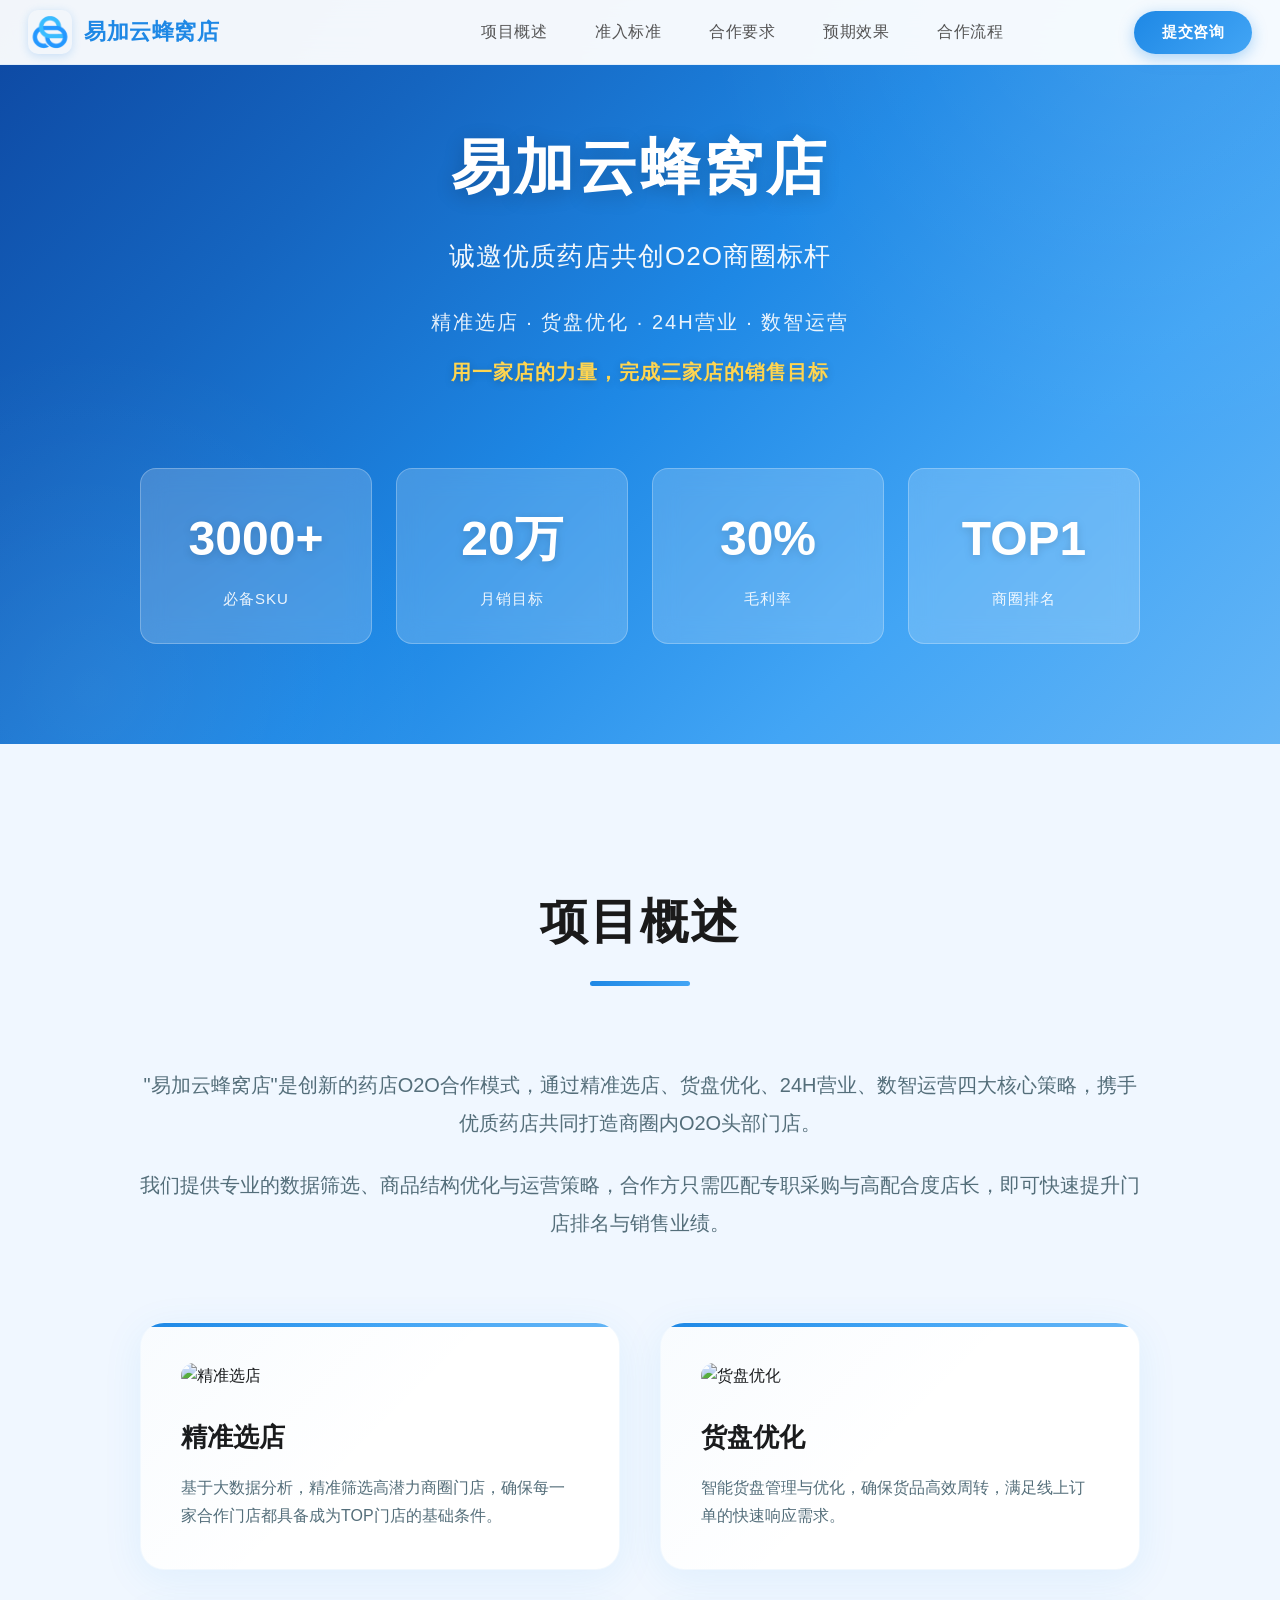
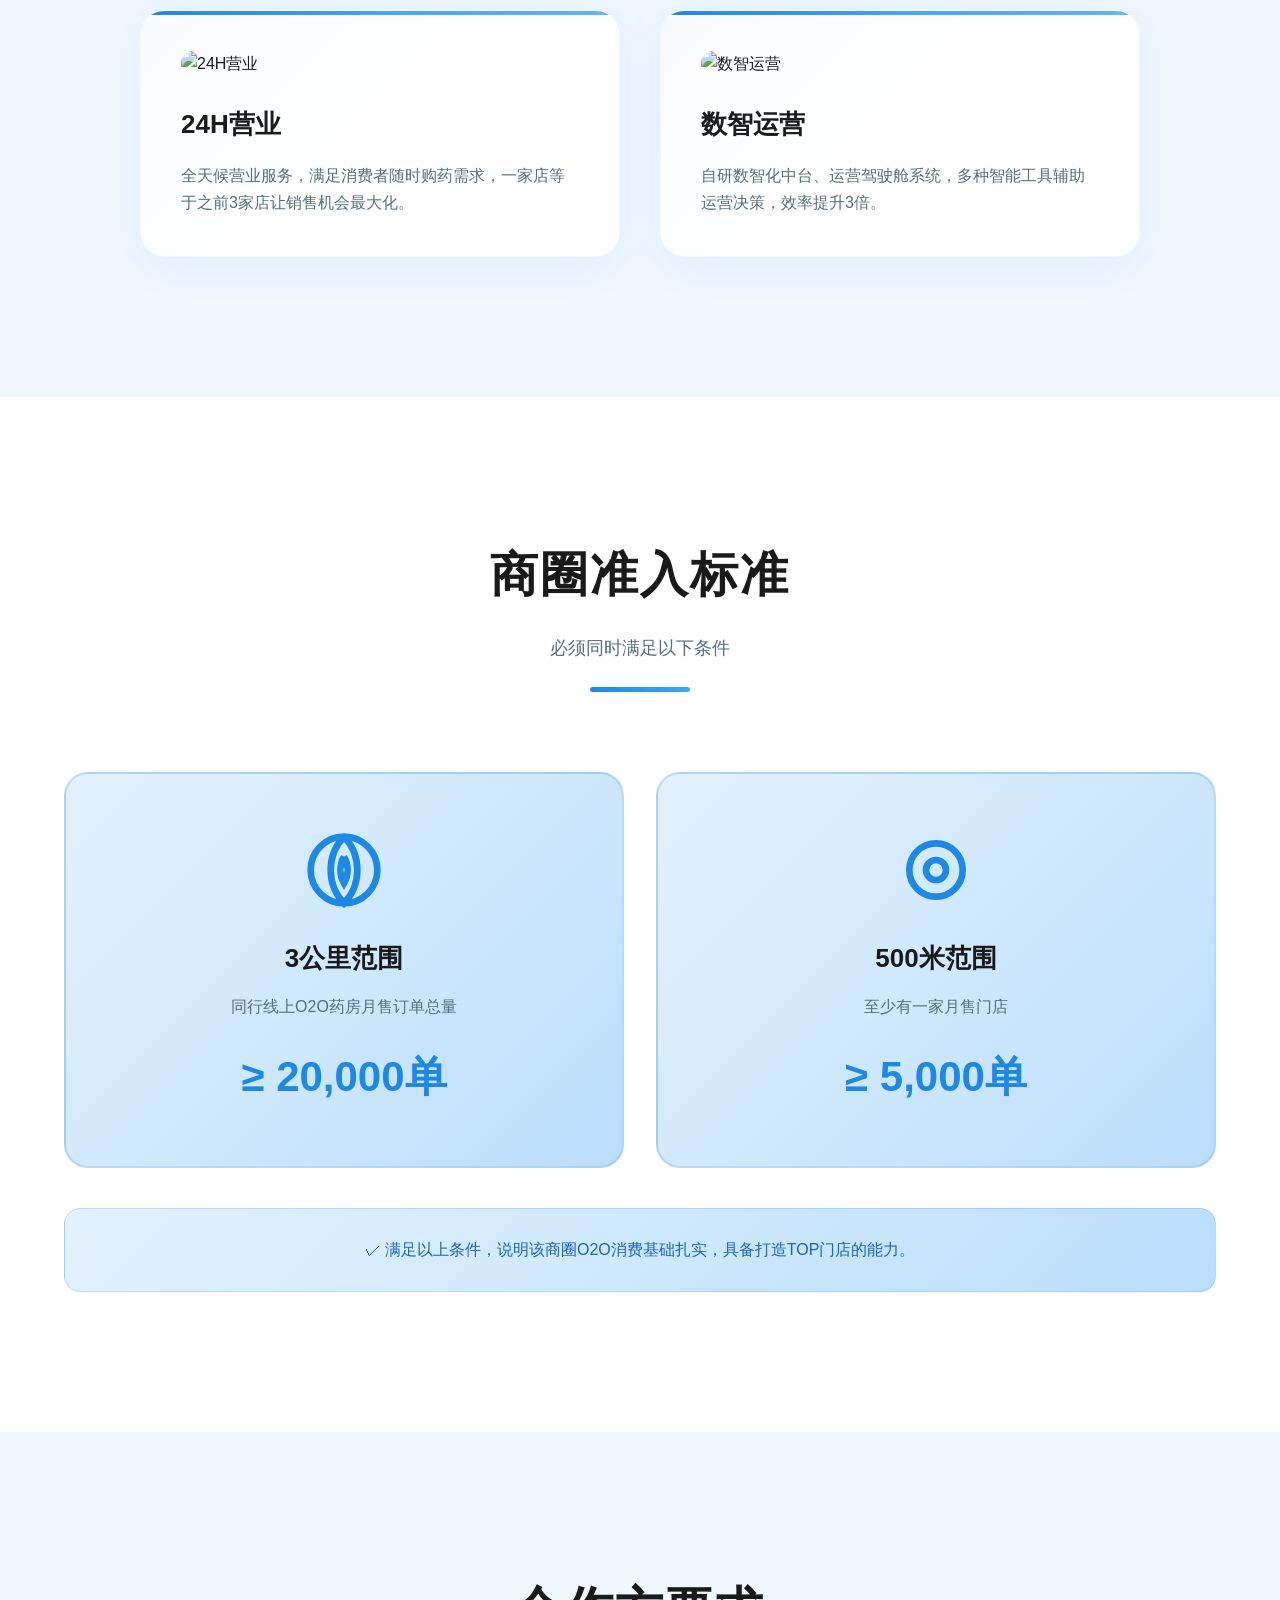
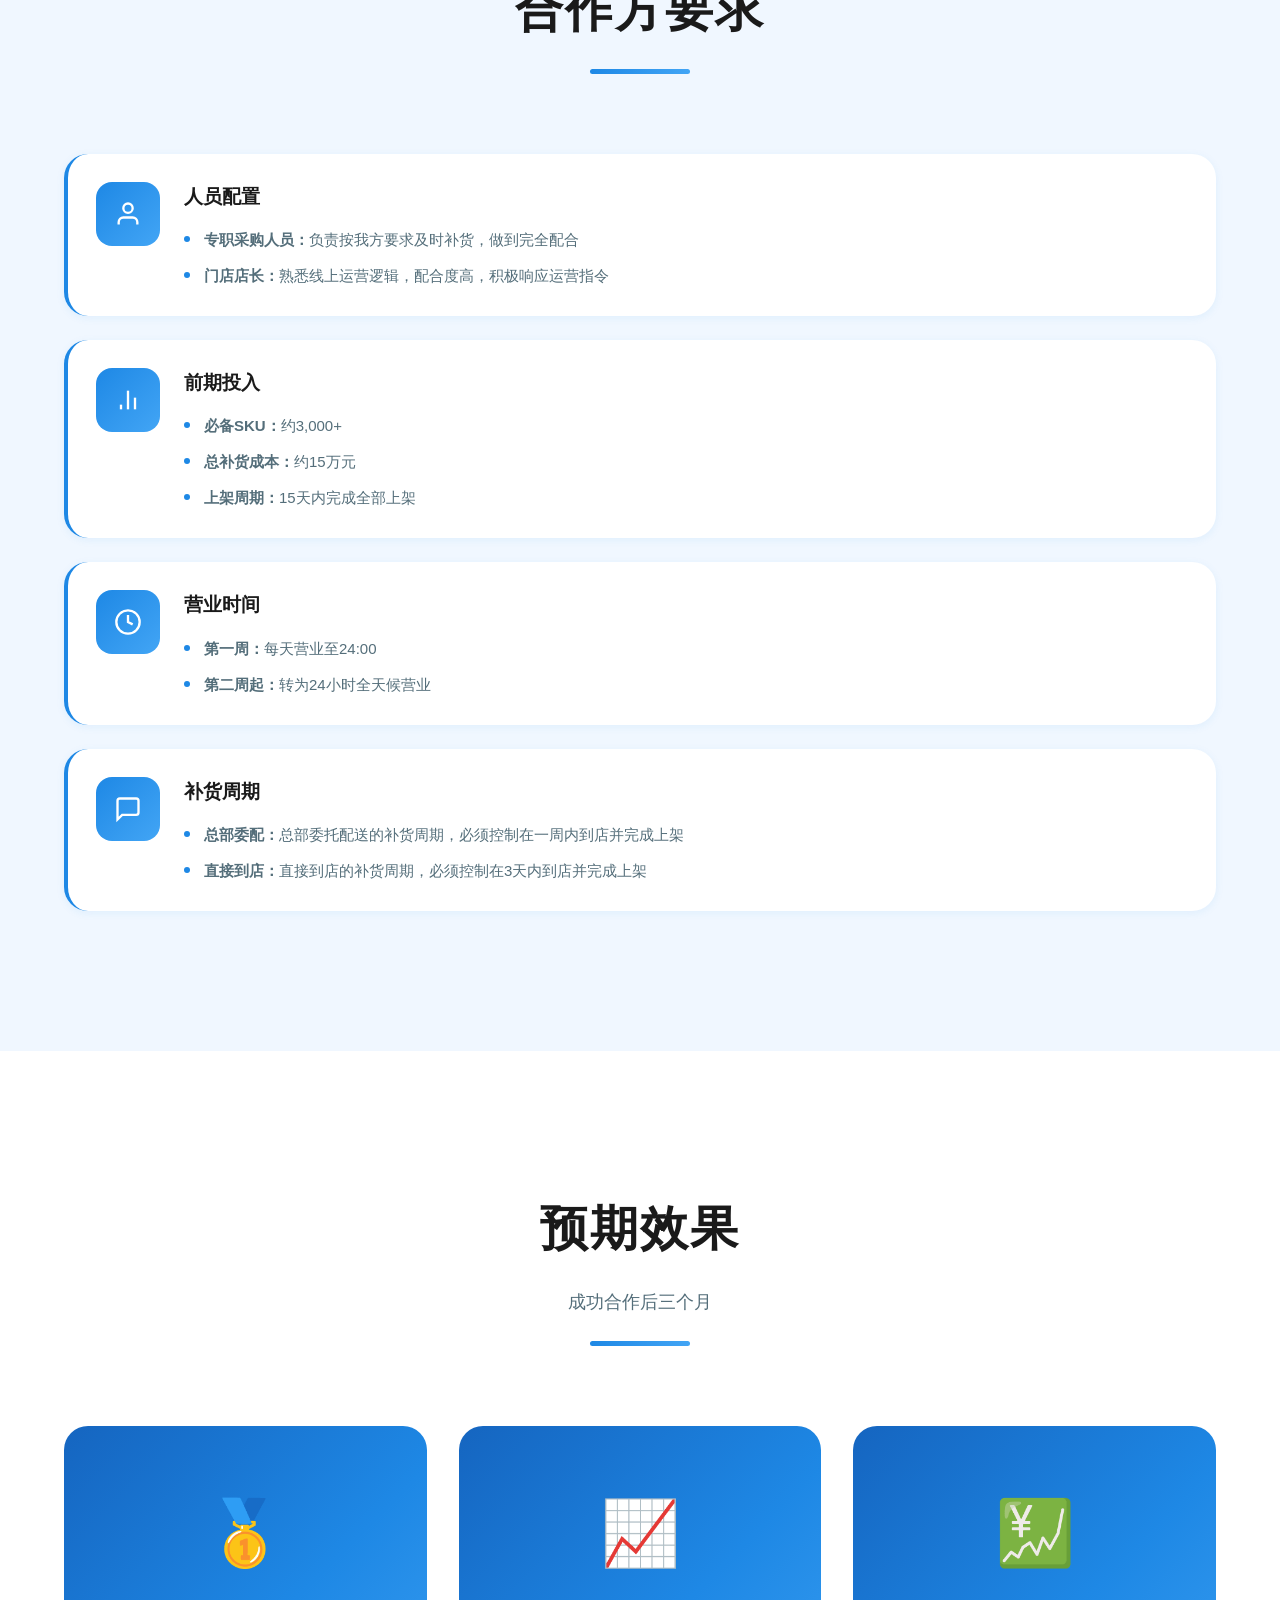
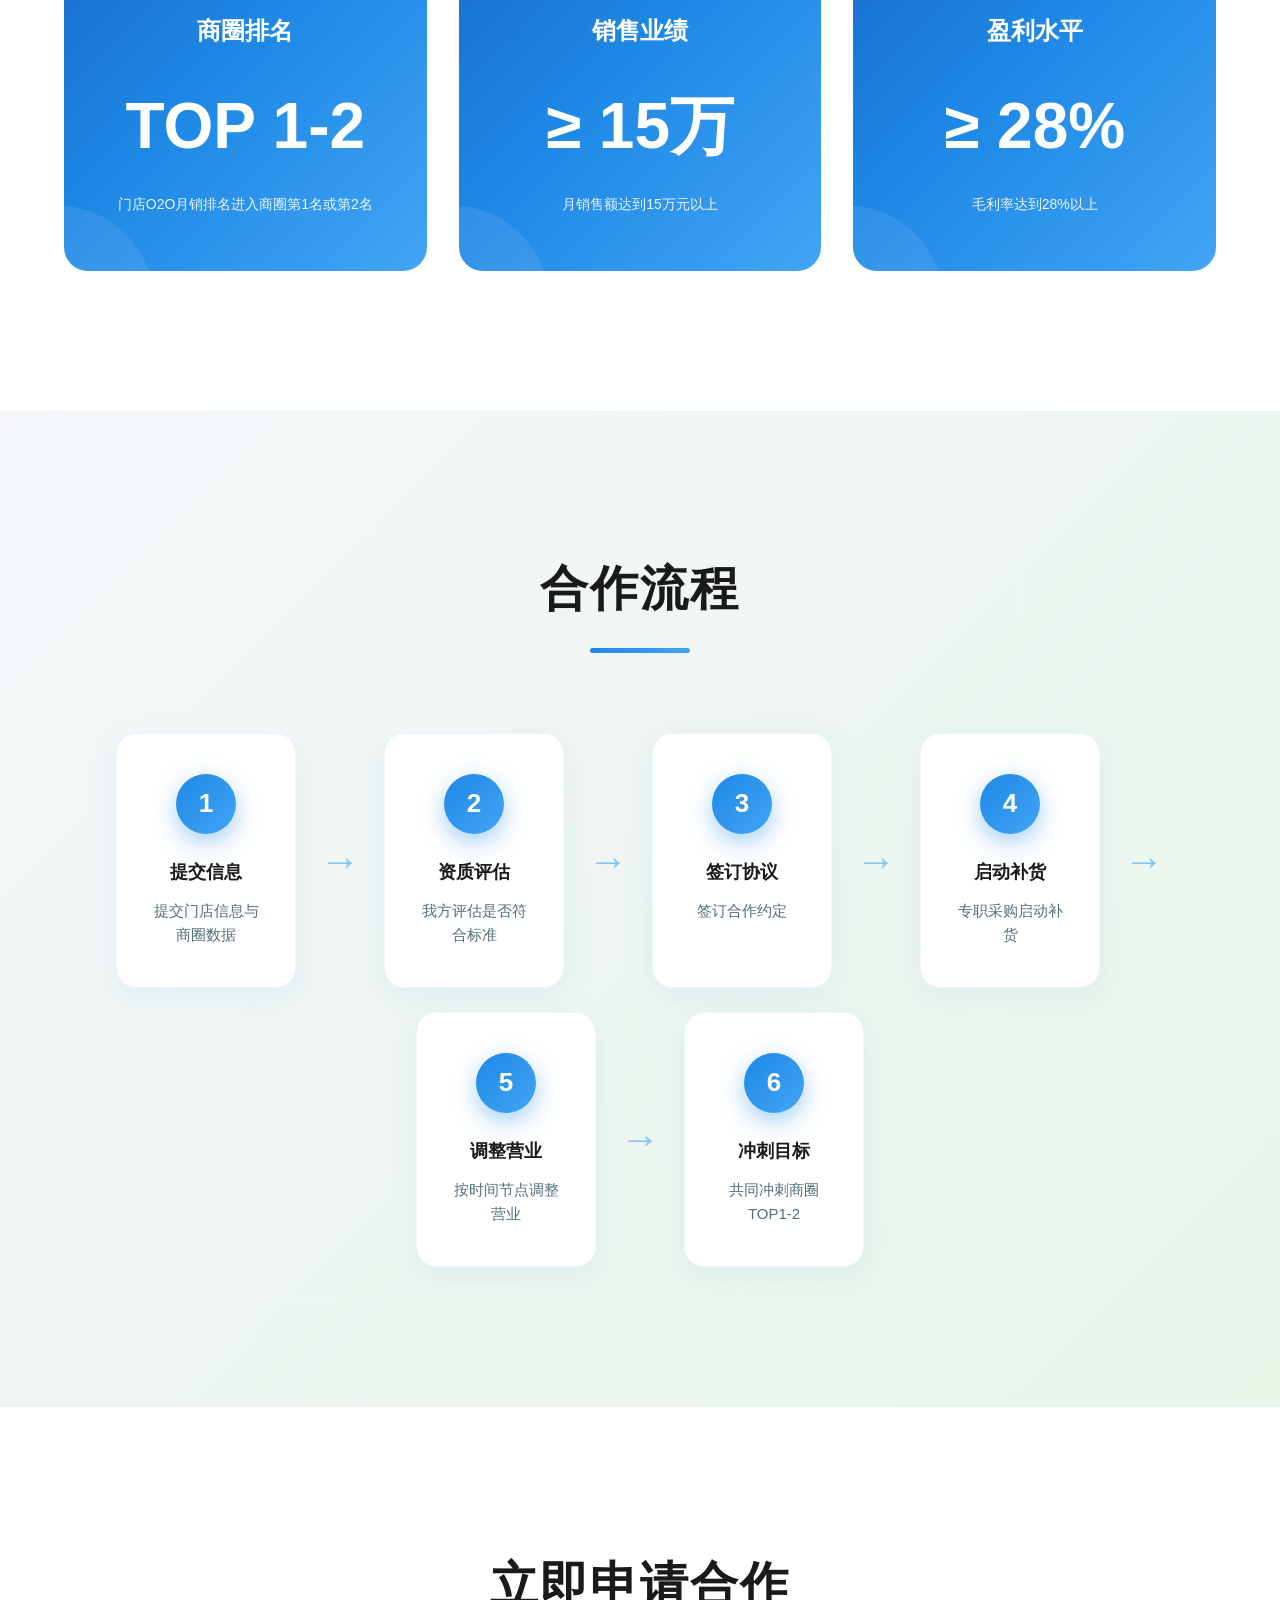
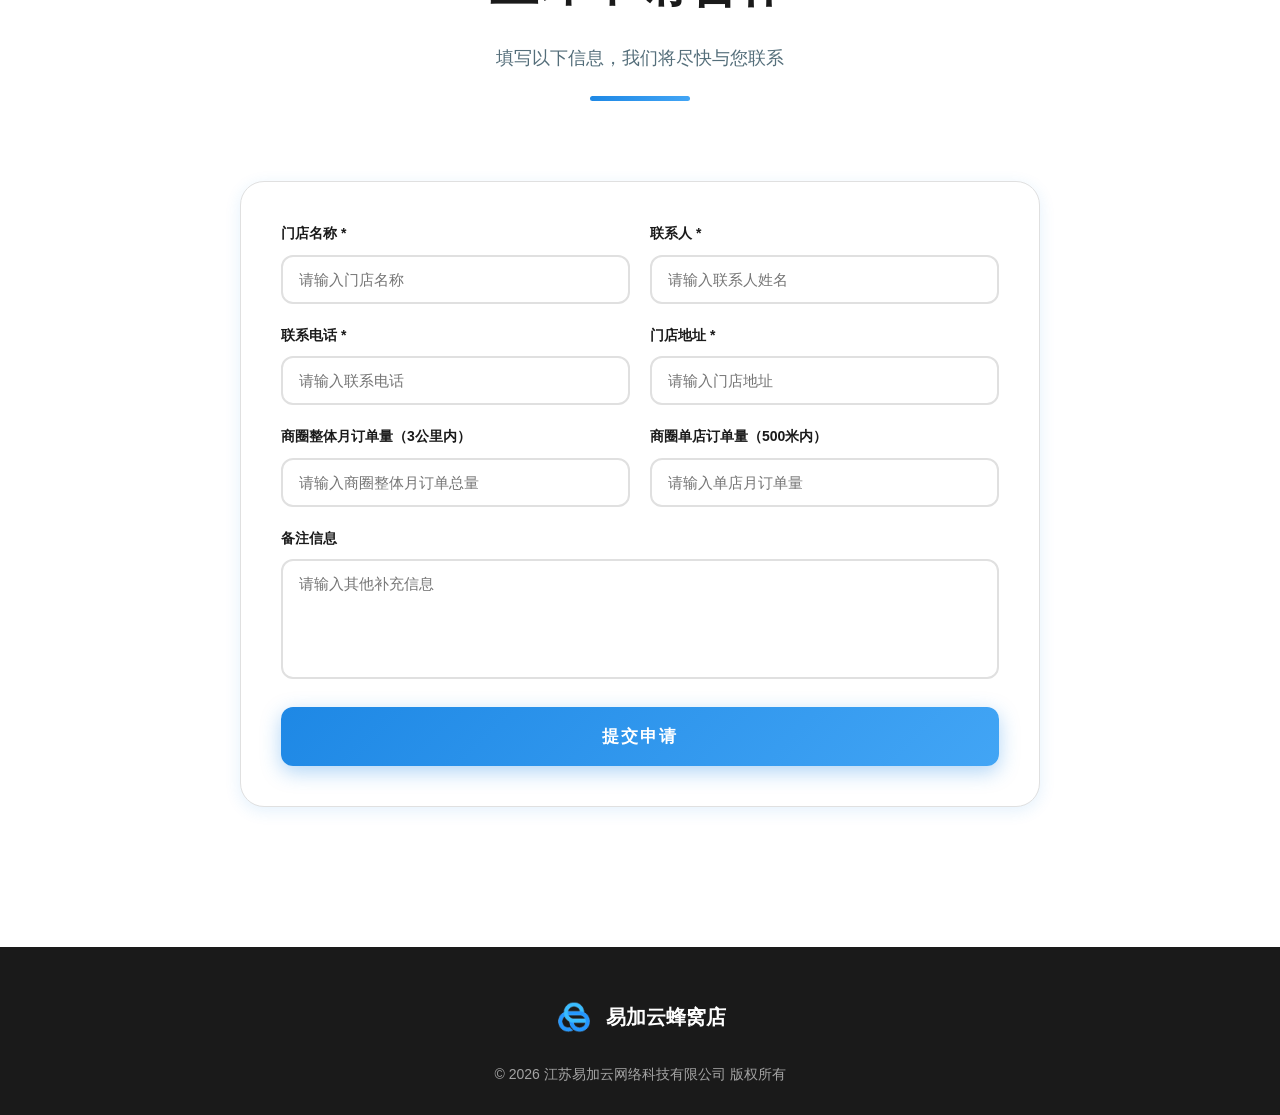
==== commit c03a9c2b: "提交咨询" ====
--- a/index.html
+++ b/index.html
@@ -27,7 +27,7 @@
         <li><a href="#results">预期效果</a></li>
         <li><a href="#process">合作流程</a></li>
       </ul>
-      <button class="contact-btn" onclick="scrollToContact()">立即咨询</button>
+      <button class="contact-btn" onclick="scrollToContact()">提交咨询</button>
     </div>
   </nav>
 
--- a/style.css
+++ b/style.css
@@ -270,7 +270,7 @@
   background: white;
   color: var(--primary-color);
   border: none;
-  padding: 16px 48px;
+  padding: 12px 48px;
   border-radius: 35px;
   font-size: 18px;
   font-weight: 600;
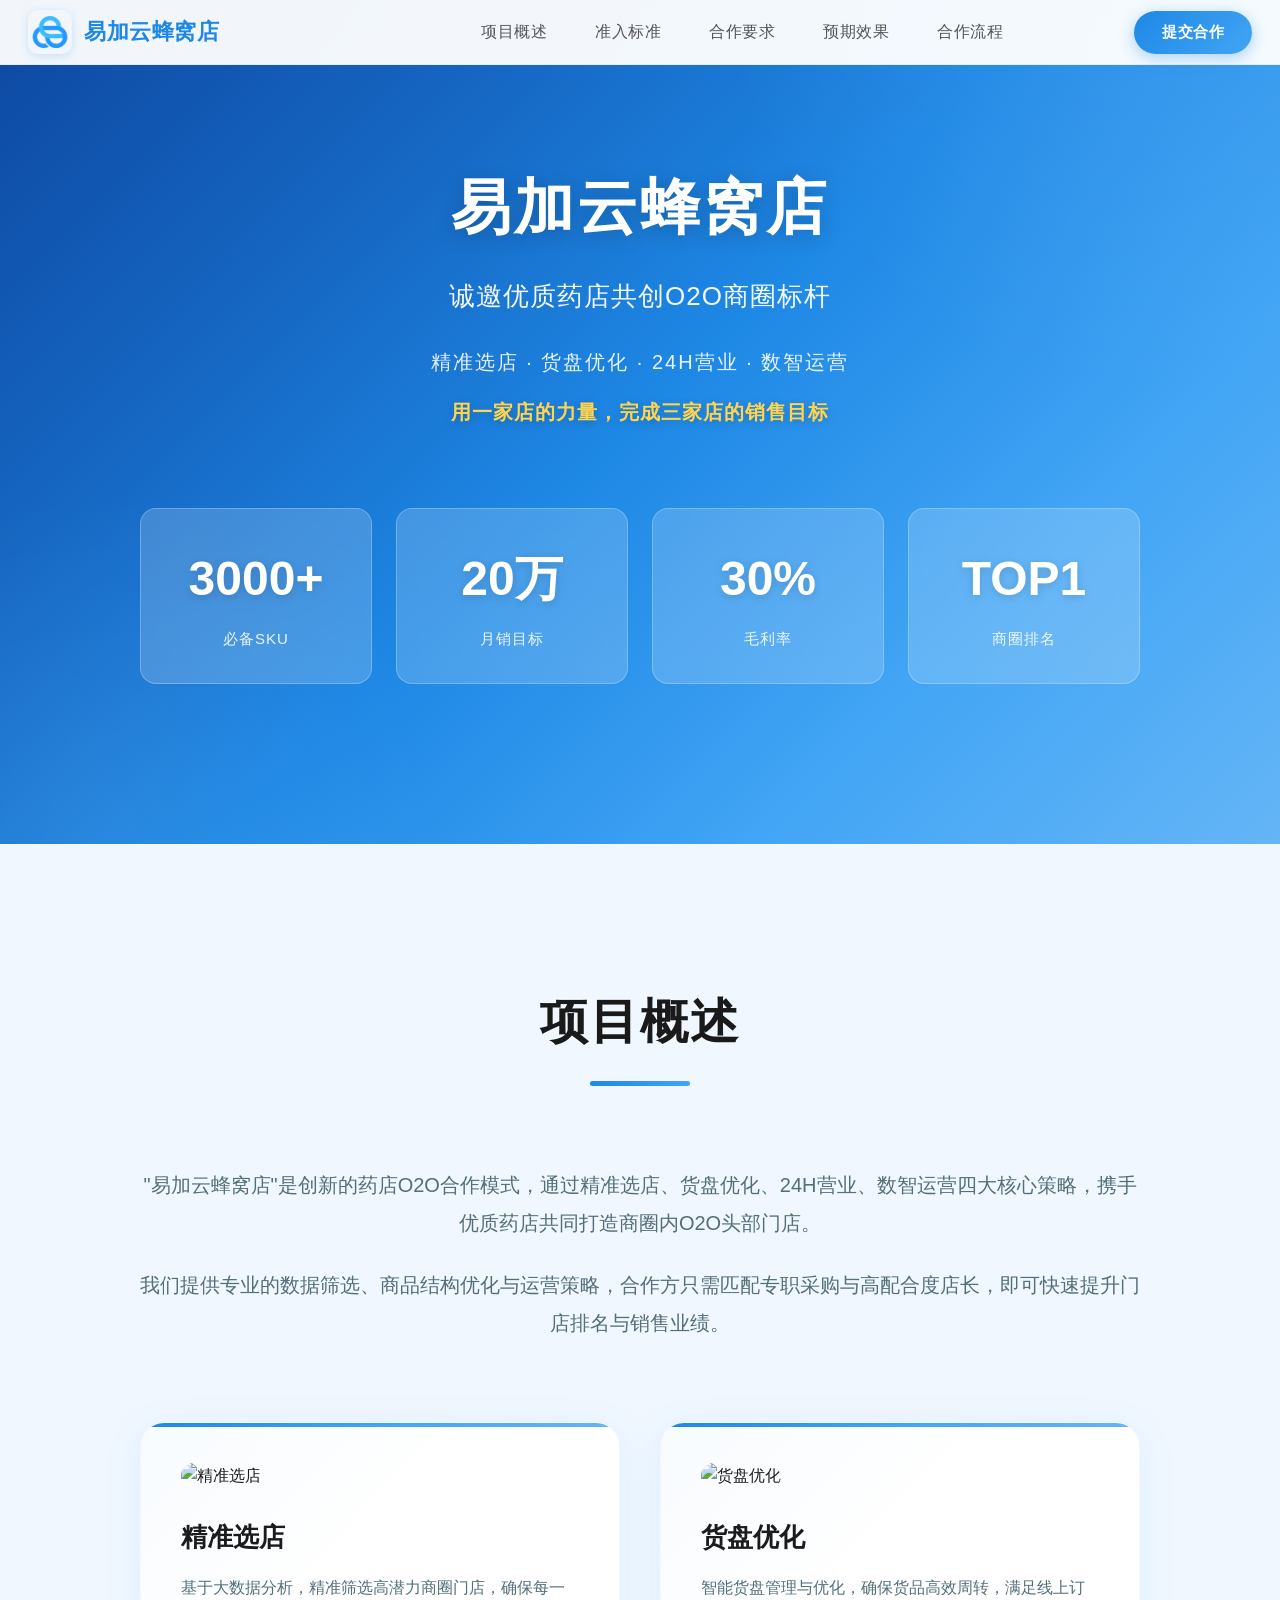
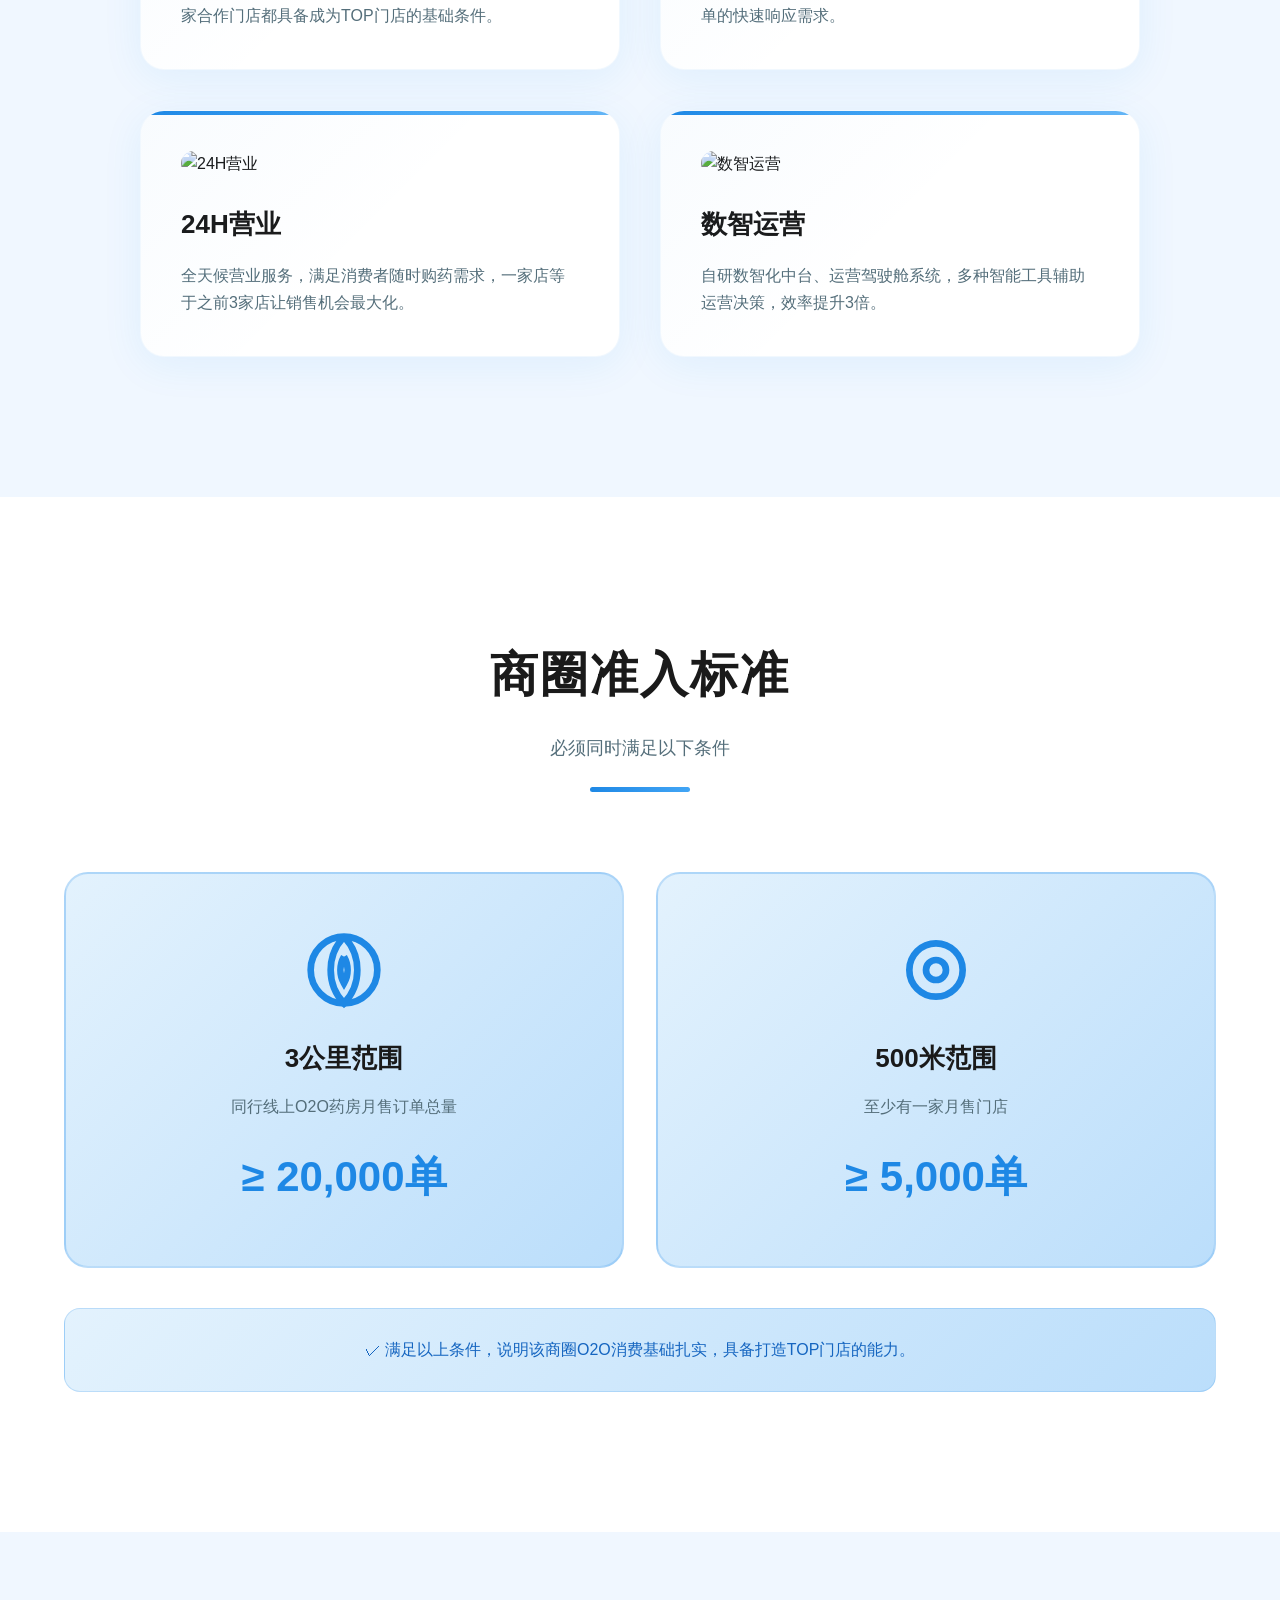
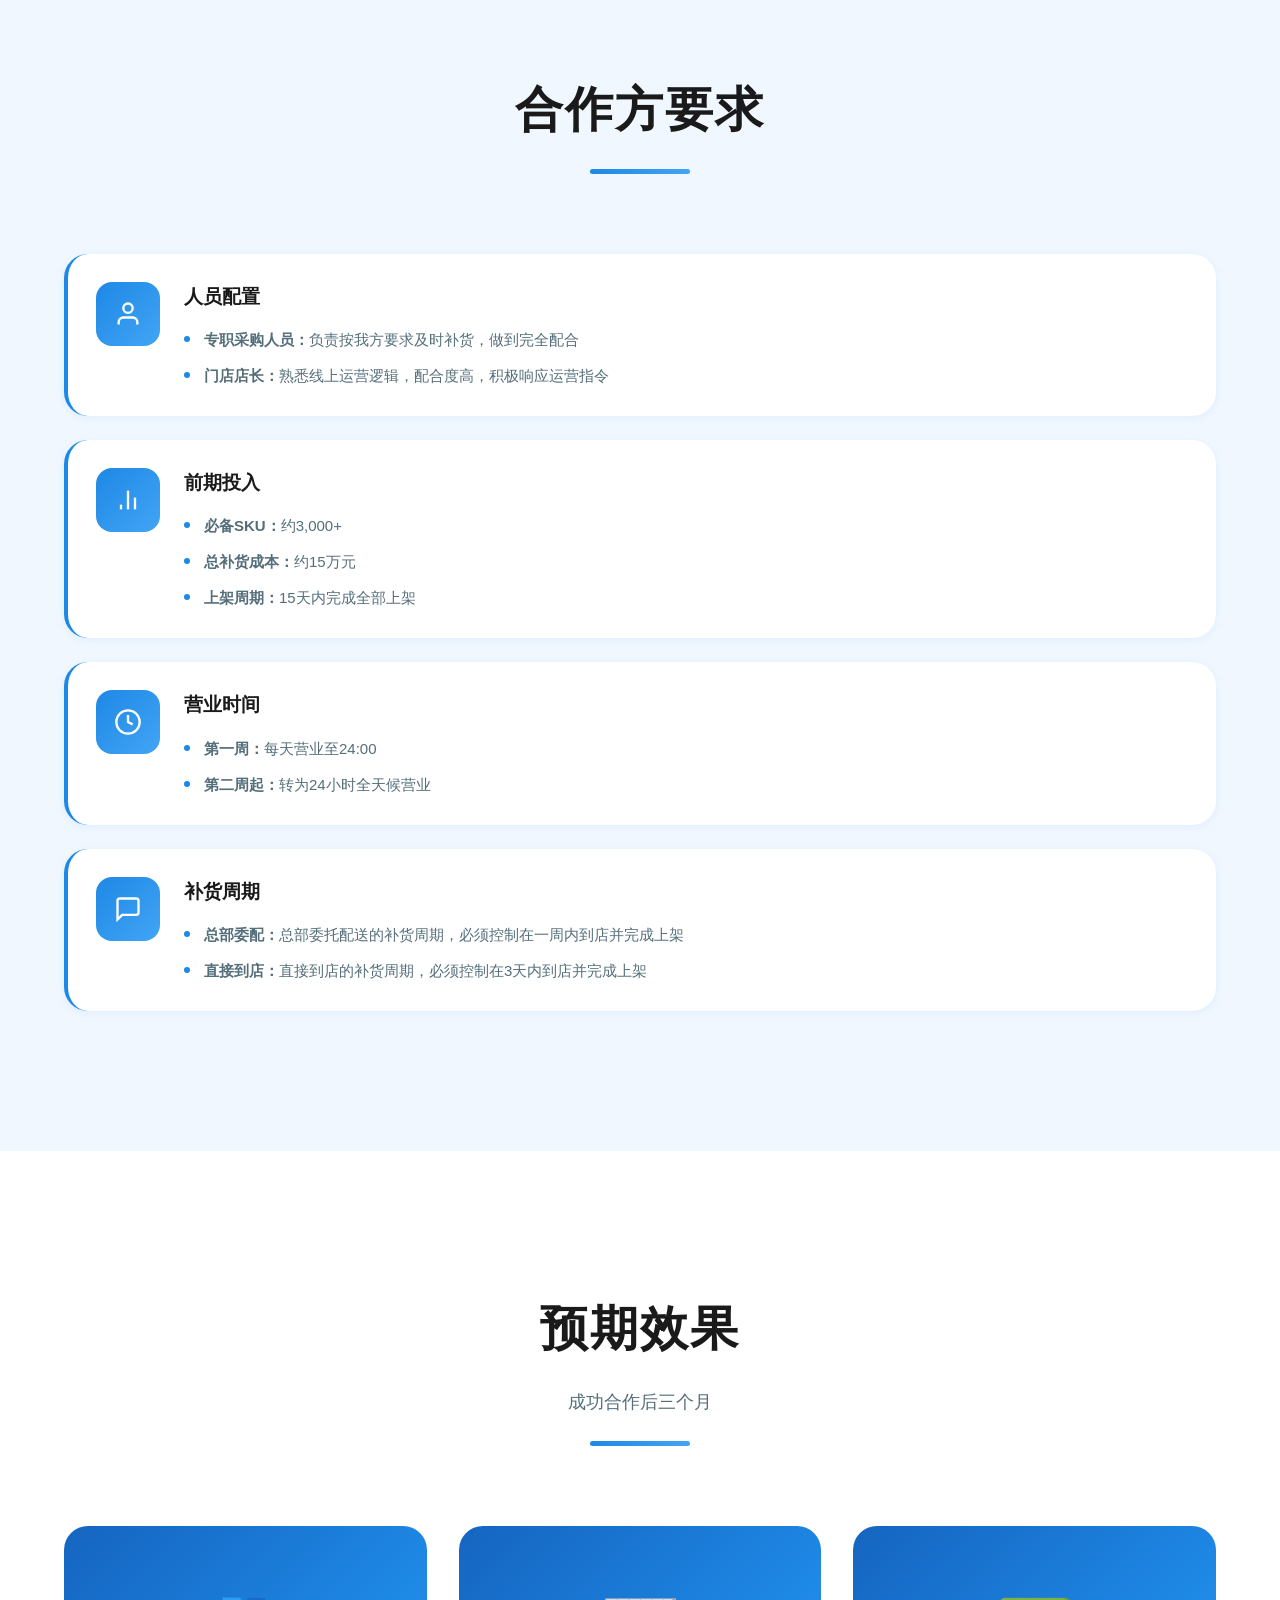
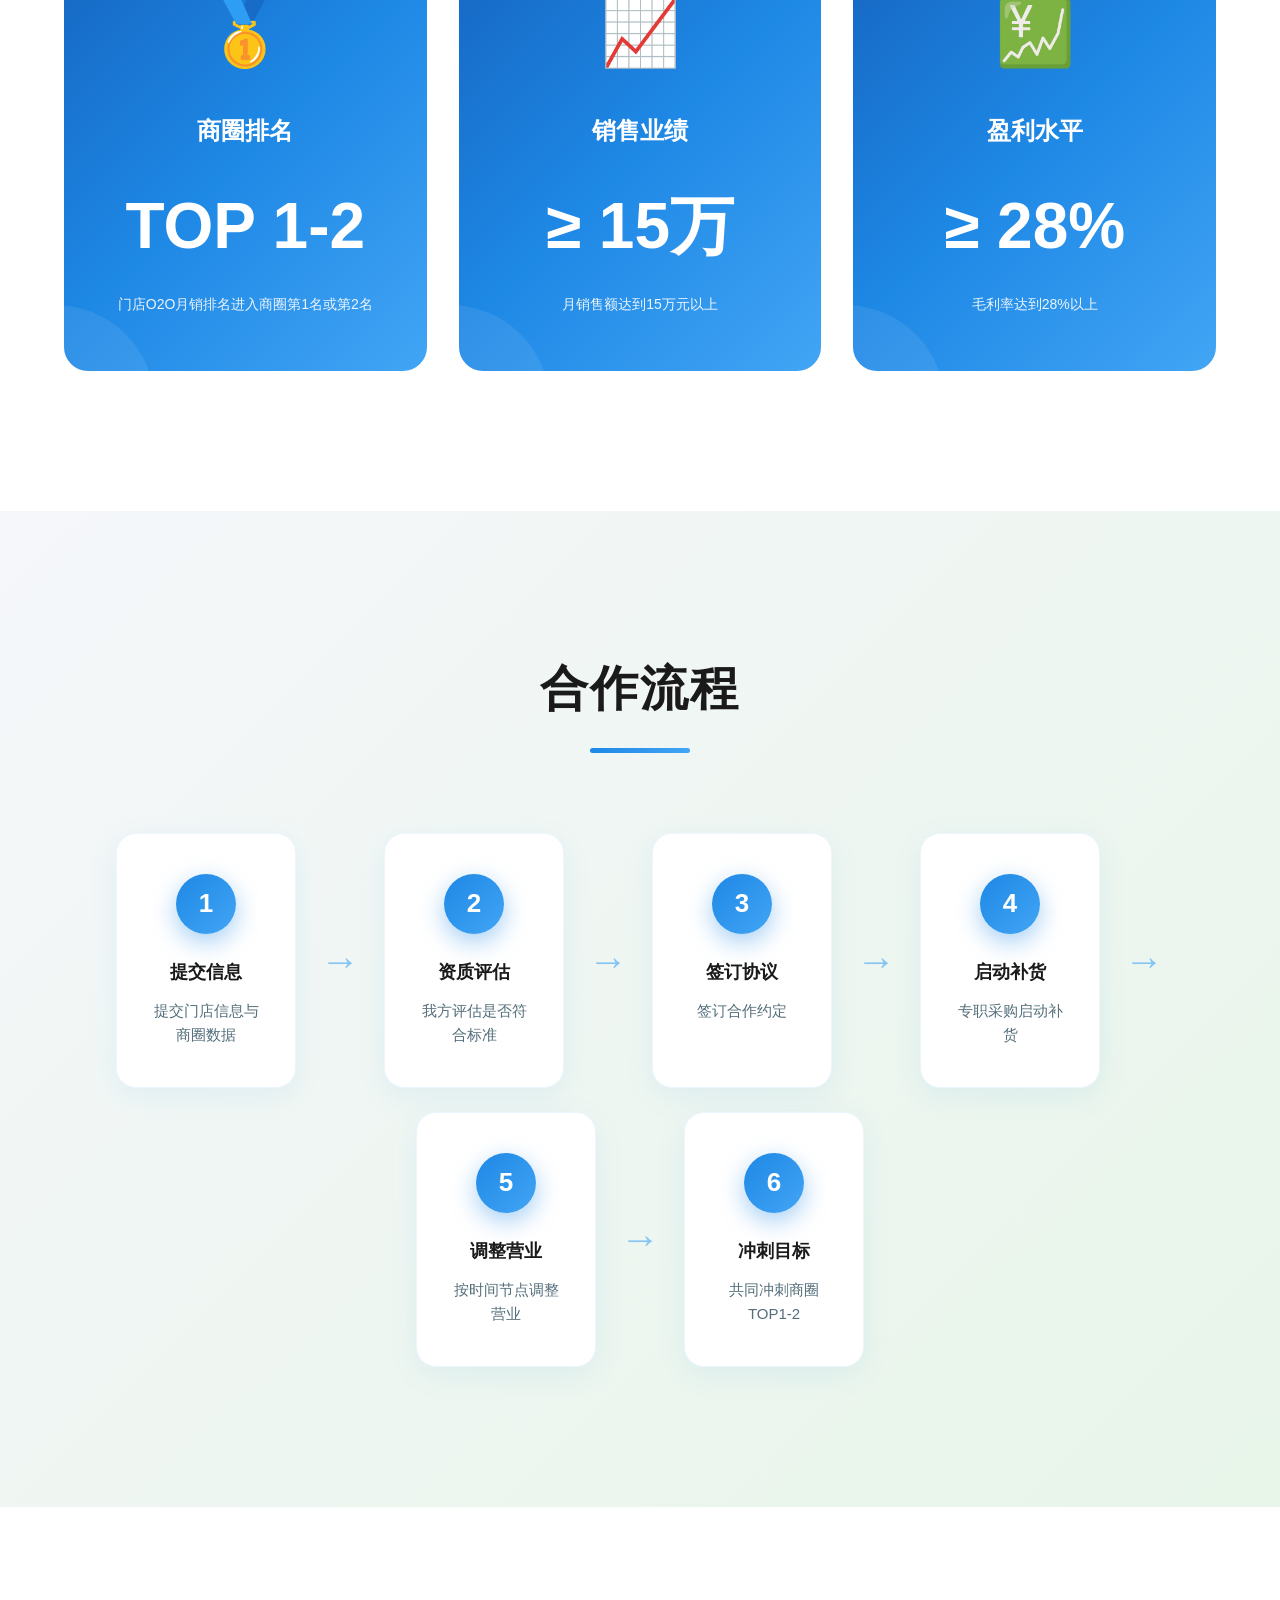
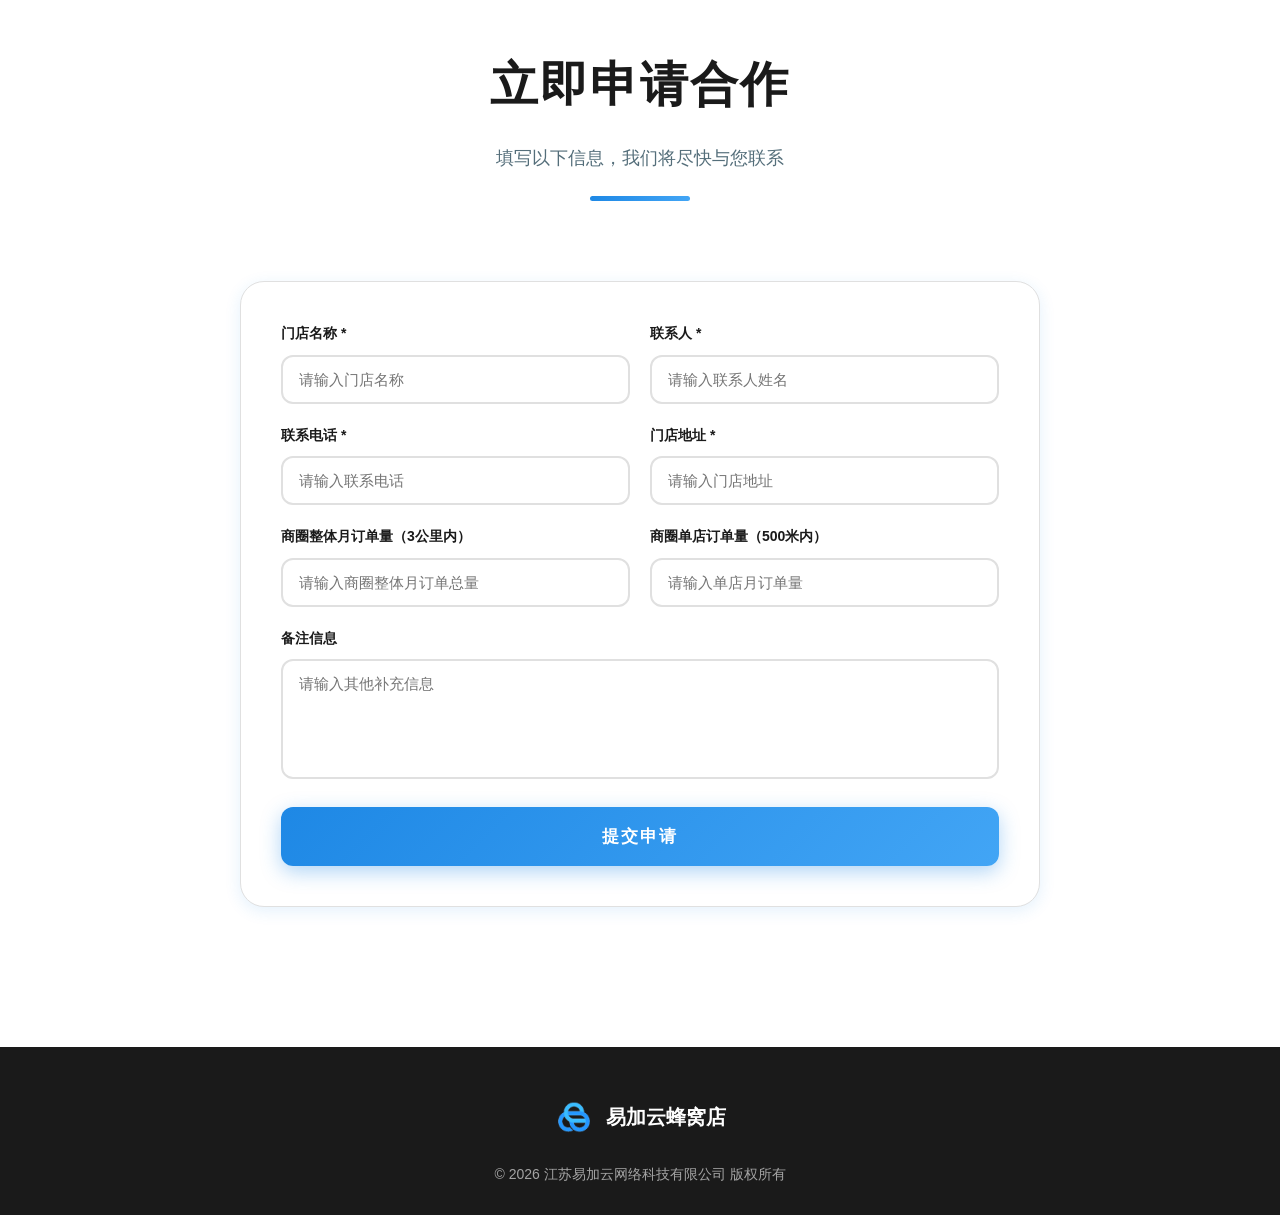
==== commit 2888bb65: "提交合作" ====
--- a/index.html
+++ b/index.html
@@ -27,7 +27,7 @@
         <li><a href="#results">预期效果</a></li>
         <li><a href="#process">合作流程</a></li>
       </ul>
-      <button class="contact-btn" onclick="scrollToContact()">提交咨询</button>
+      <button class="contact-btn" onclick="scrollToContact()">提交合作</button>
     </div>
   </nav>
 
--- a/style.css
+++ b/style.css
@@ -161,7 +161,7 @@
 .hero {
   background: linear-gradient(135deg, #0D47A1 0%, #1565C0 25%, #1E88E5 50%, #42A5F5 75%, #64B5F6 100%);
   color: white;
-  padding: 120px 0 100px;
+  padding: 160px 0;
   text-align: center;
   position: relative;
   overflow: hidden;
@@ -270,7 +270,7 @@
   background: white;
   color: var(--primary-color);
   border: none;
-  padding: 12px 48px;
+  padding: 16px 48px;
   border-radius: 35px;
   font-size: 18px;
   font-weight: 600;
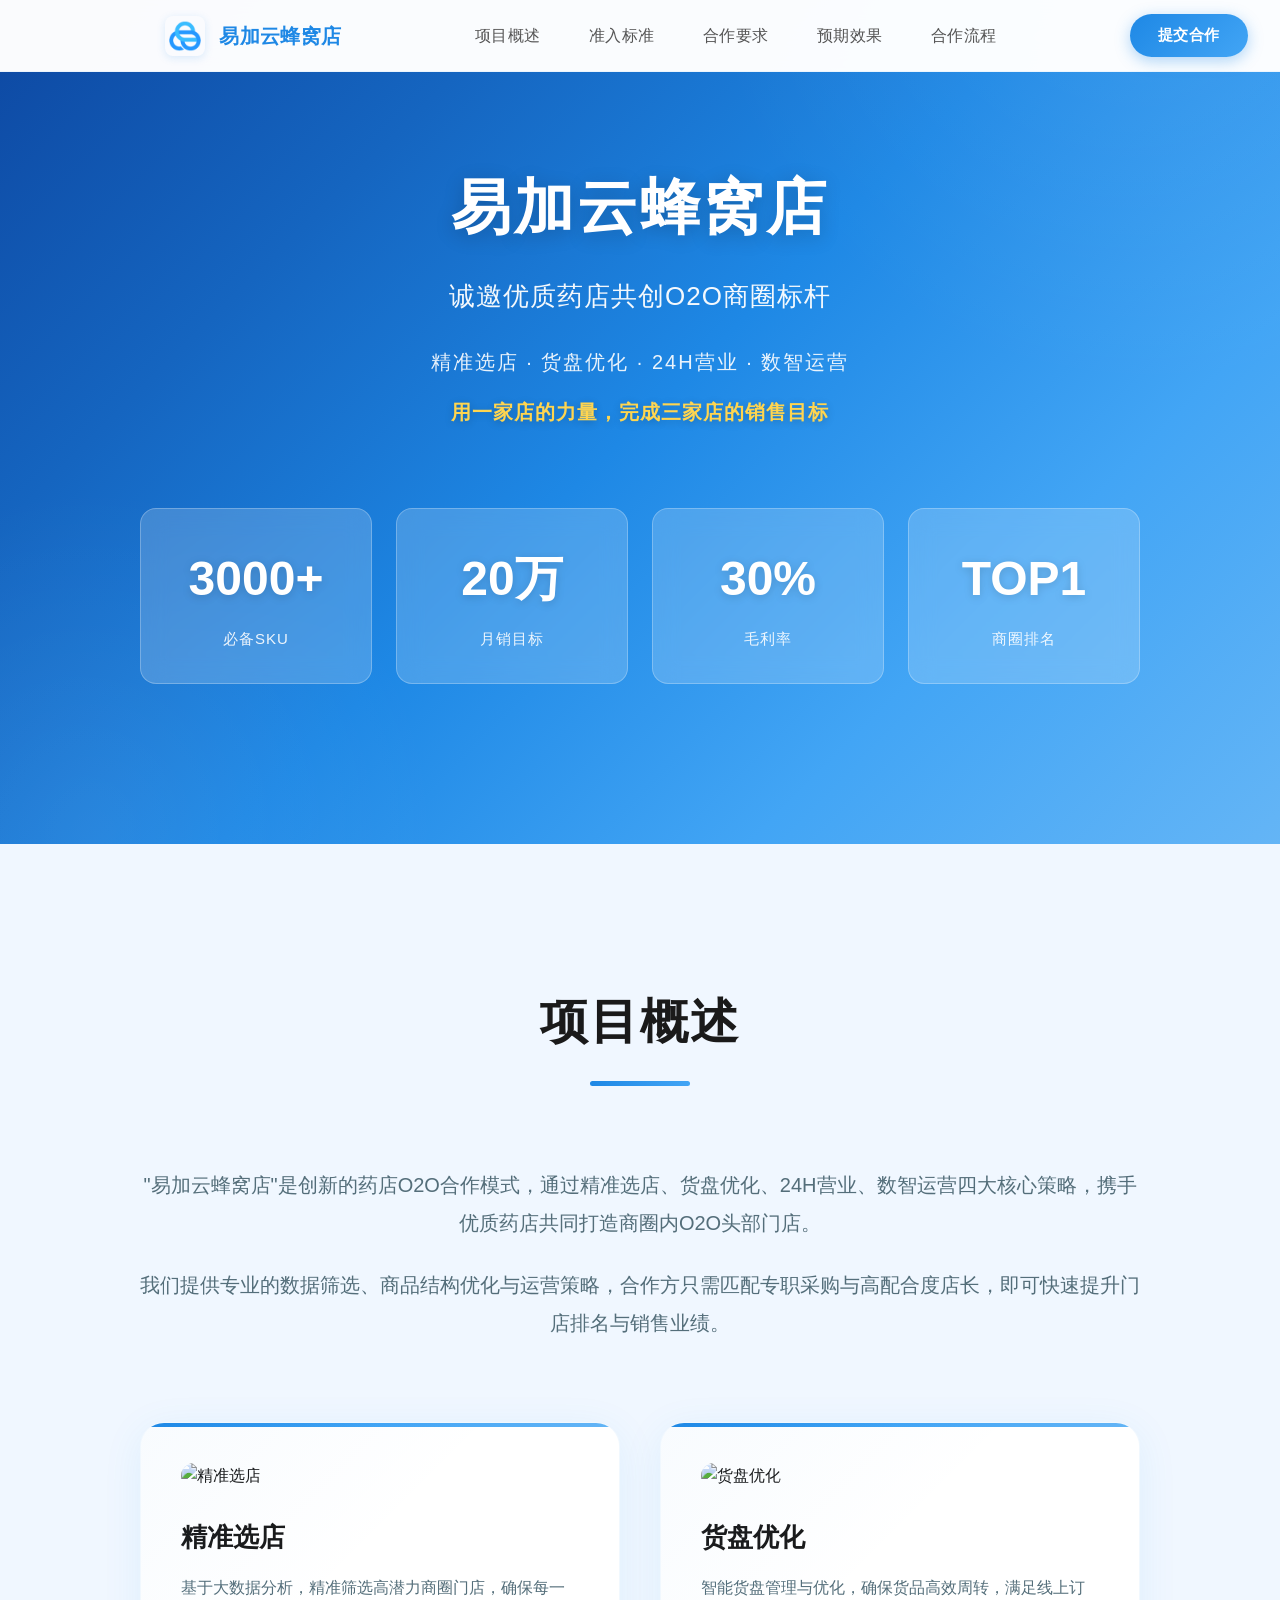
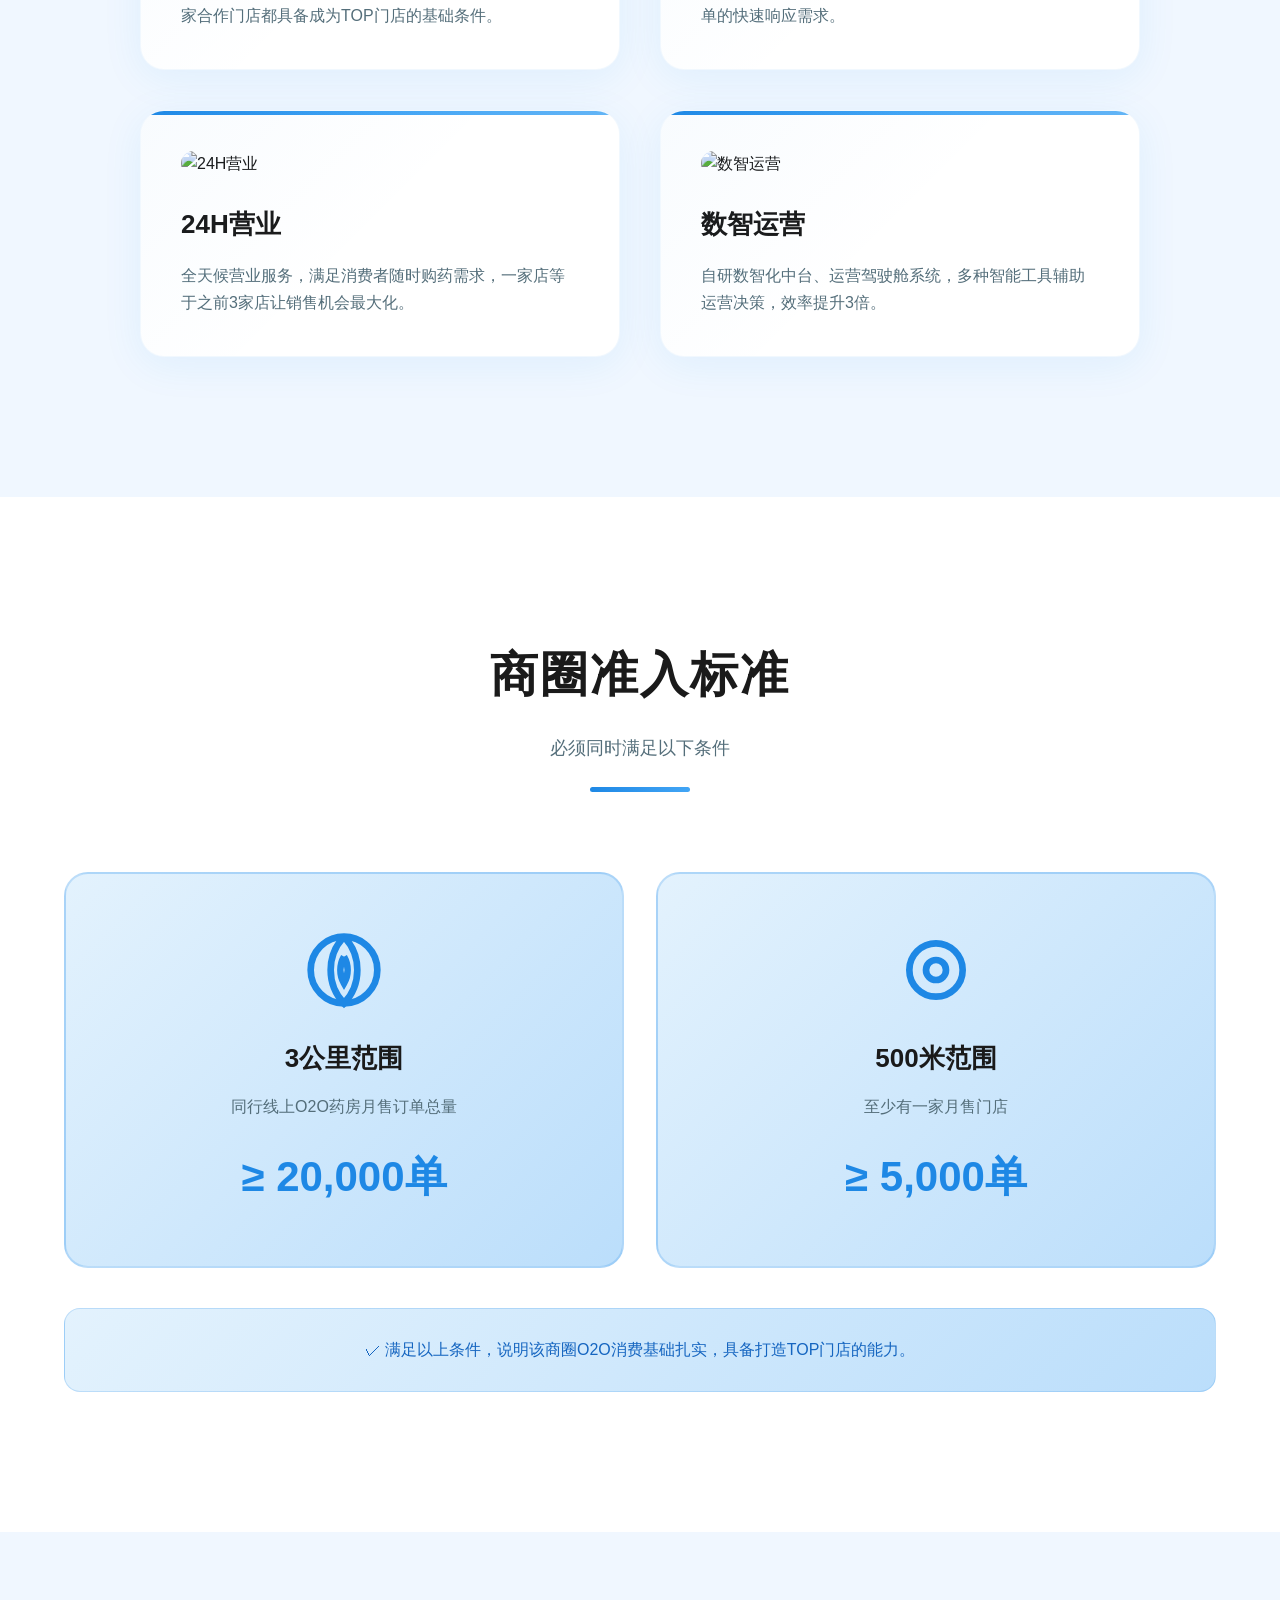
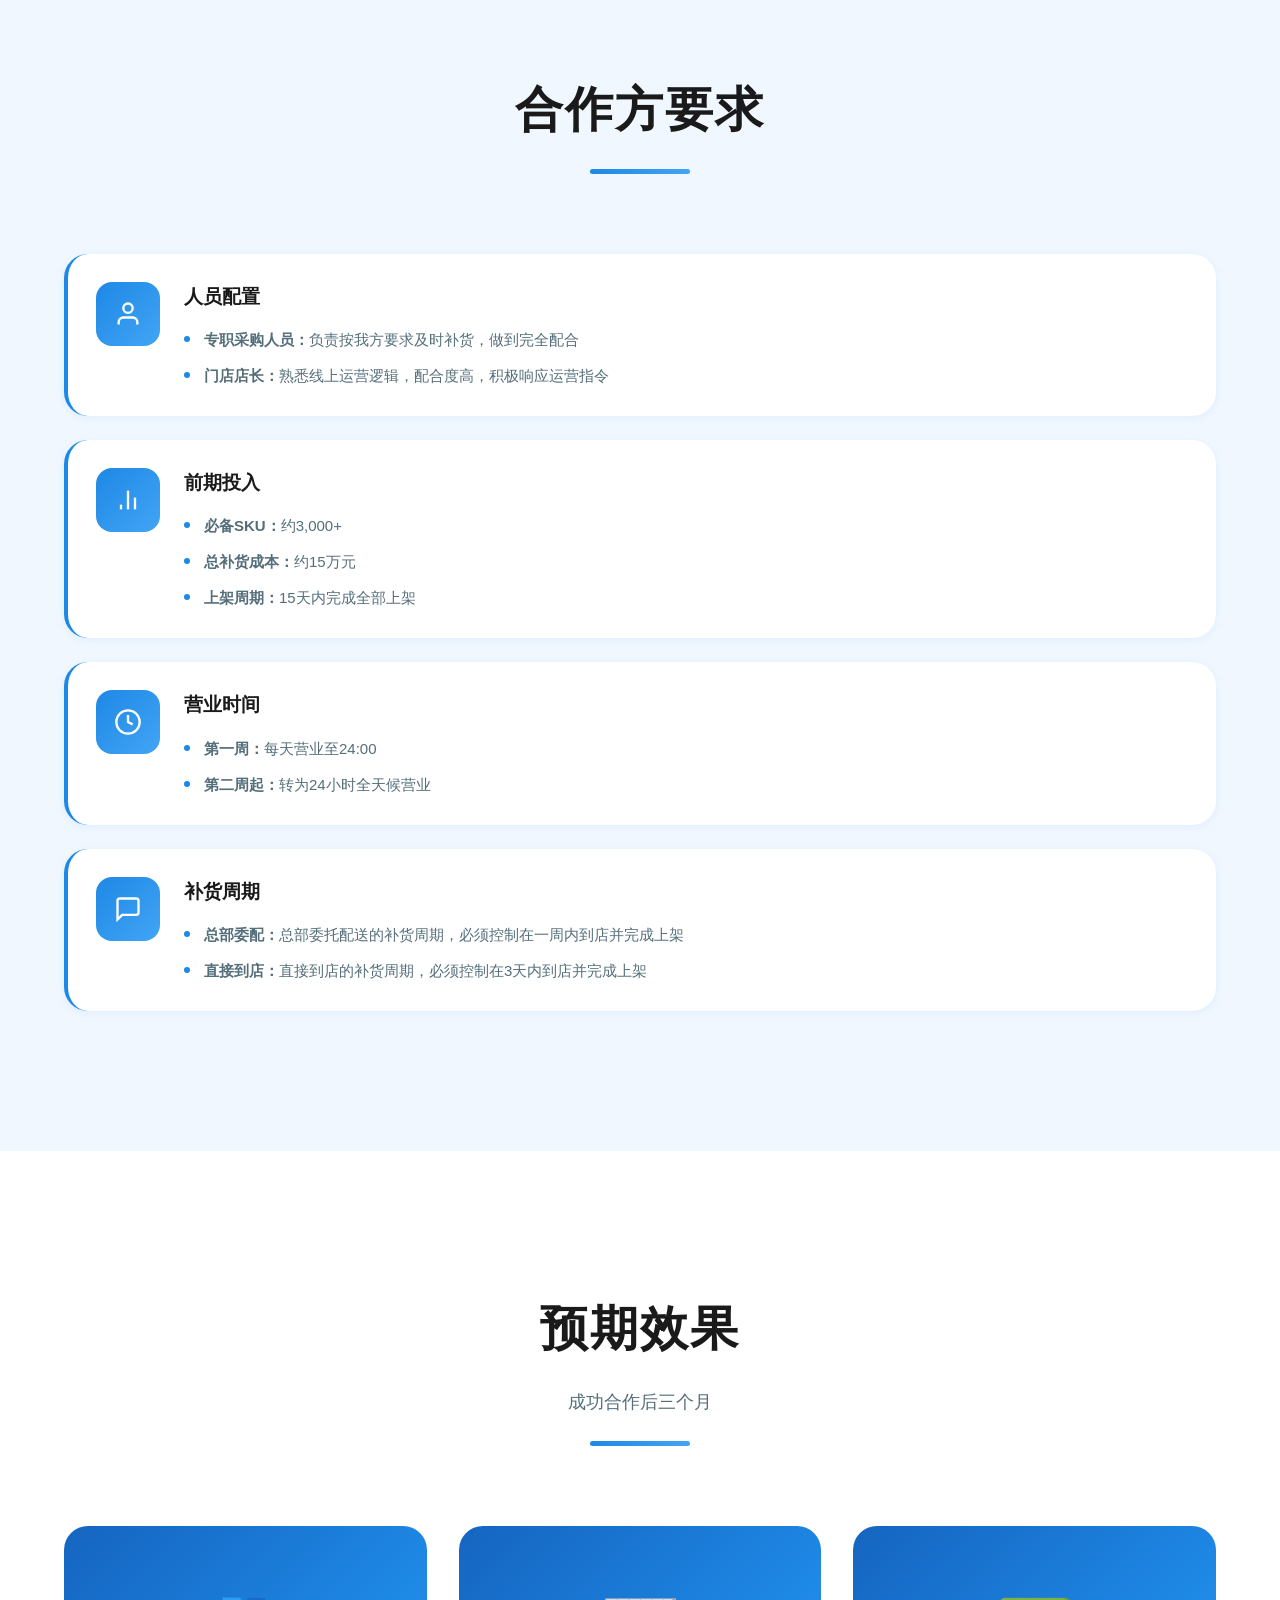
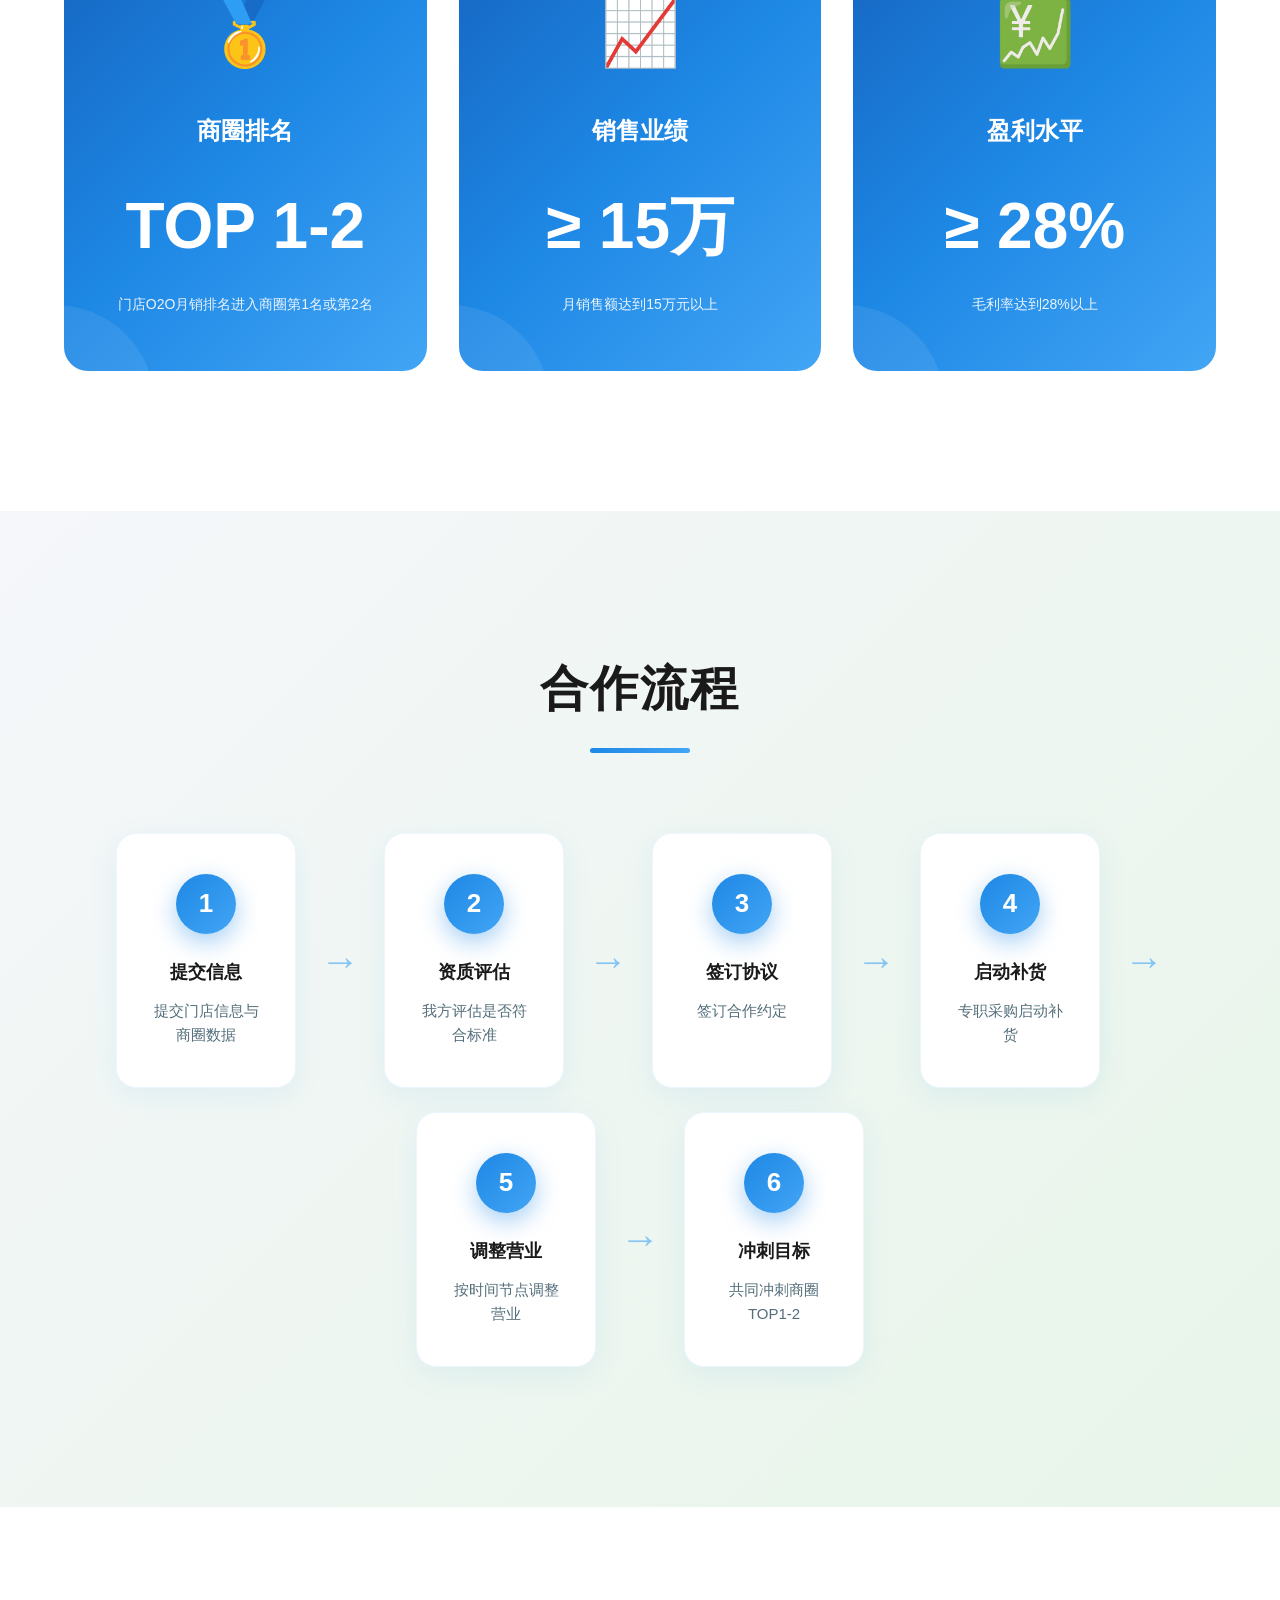
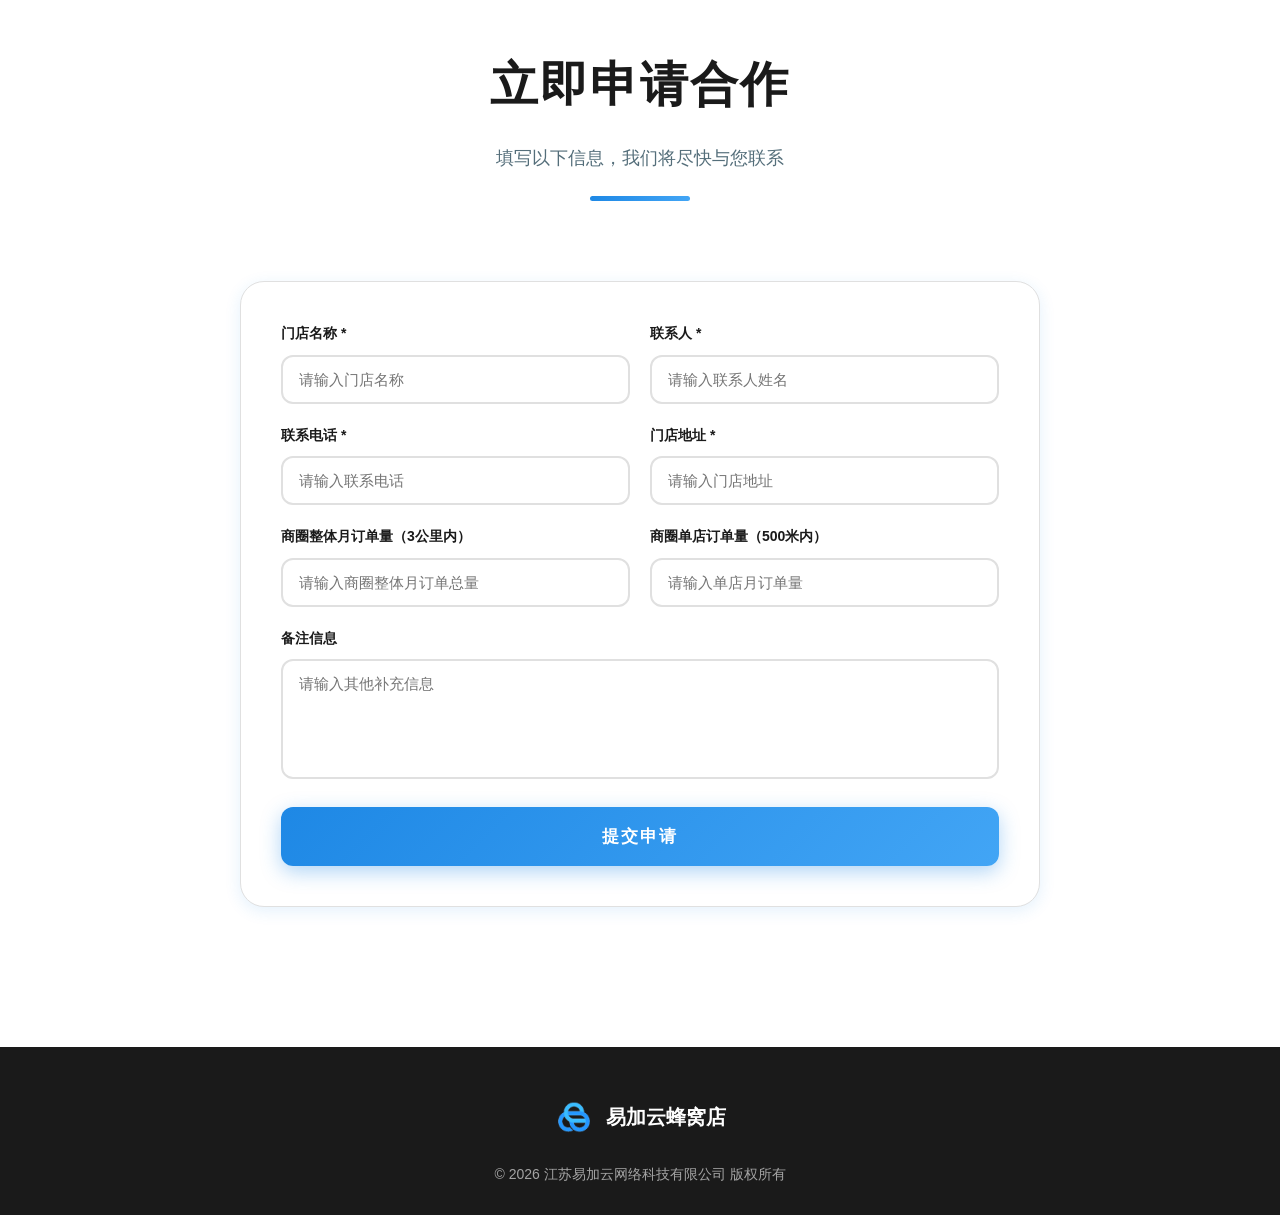
==== commit a0bb0952: "将汉堡菜单按钮移到左侧LOGO旁边" ====
--- a/index.html
+++ b/index.html
@@ -11,14 +11,14 @@
   <!-- 导航栏 -->
   <nav class="navbar" id="navbar">
     <div class="container">
-      <div class="navbar-brand">
-        <img src="易加云.png" alt="易加云" class="logo">
-        <span class="brand-text">易加云蜂窝店</span>
-      </div>
       <div class="mobile-menu-btn" id="mobileMenuBtn">
         <span></span>
         <span></span>
         <span></span>
+      </div>
+      <div class="navbar-brand">
+        <img src="易加云.png" alt="易加云" class="logo">
+        <span class="brand-text">易加云蜂窝店</span>
       </div>
       <ul class="navbar-nav" id="navbarNav">
         <li><a href="#overview">项目概述</a></li>
--- a/style.css
+++ b/style.css
@@ -54,24 +54,24 @@
   top: 0;
   left: 0;
   right: 0;
-  background: rgba(255, 255, 255, 0.95);
-  backdrop-filter: blur(20px);
-  -webkit-backdrop-filter: blur(20px);
+  background: rgba(255, 255, 255, 0.98);
+  backdrop-filter: blur(24px);
+  -webkit-backdrop-filter: blur(24px);
   z-index: 1000;
-  border-bottom: 1px solid rgba(30, 136, 229, 0.08);
-  transition: all 0.3s ease;
+  border-bottom: 1px solid rgba(30, 136, 229, 0.06);
+  transition: all 0.35s cubic-bezier(0.4, 0, 0.2, 1);
 }
 
 .navbar.scrolled {
-  box-shadow: 0 4px 20px rgba(30, 136, 229, 0.12);
-  border-bottom-color: rgba(30, 136, 229, 0.15);
+  box-shadow: 0 4px 24px rgba(30, 136, 229, 0.08);
+  border-bottom-color: rgba(30, 136, 229, 0.1);
 }
 
 .navbar .container {
   display: flex;
   justify-content: space-between;
   align-items: center;
-  padding: 10px 28px;
+  padding: 14px 32px;
   max-width: 1400px;
   margin: 0 auto;
 }
@@ -79,23 +79,33 @@
 .navbar-brand {
   display: flex;
   align-items: center;
-  gap: 12px;
+  gap: 14px;
   text-decoration: none;
+  transition: transform 0.3s ease;
+}
+
+.navbar-brand:hover {
+  transform: translateY(-1px);
 }
 
 .logo {
-  width: 44px;
-  height: 44px;
-  border-radius: 10px;
+  width: 40px;
+  height: 40px;
+  border-radius: 8px;
   object-fit: cover;
-  box-shadow: 0 2px 10px rgba(30, 136, 229, 0.2);
+  box-shadow: 0 2px 8px rgba(30, 136, 229, 0.15);
+  transition: box-shadow 0.3s ease;
+}
+
+.navbar-brand:hover .logo {
+  box-shadow: 0 4px 12px rgba(30, 136, 229, 0.25);
 }
 
 .brand-text {
-  font-size: 22px;
+  font-size: 20px;
   font-weight: 700;
   color: #1E88E5;
-  letter-spacing: 0.5px;
+  letter-spacing: 0.3px;
 }
 
 .navbar-nav {
@@ -1135,16 +1145,17 @@
 
 @media (max-width: 768px) {
   .navbar {
-    padding: 12px 20px;
+    padding: 10px 16px;
   }
   
   .navbar-brand {
-    font-size: 18px;
+    font-size: 17px;
+    gap: 10px;
   }
   
   .navbar-brand img {
-    width: 32px;
-    height: 32px;
+    width: 30px;
+    height: 30px;
   }
   
   .navbar-nav {
@@ -1155,9 +1166,10 @@
     right: 0;
     background: white;
     flex-direction: column;
-    padding: 20px;
+    padding: 16px;
     gap: 0;
-    box-shadow: 0 4px 20px rgba(0, 0, 0, 0.1);
+    box-shadow: 0 6px 24px rgba(0, 0, 0, 0.08);
+    border-radius: 0 0 16px 16px;
   }
   
   .navbar-nav.show {
@@ -1182,21 +1194,23 @@
   .mobile-menu-btn {
     display: flex;
     flex-direction: column;
-    gap: 5px;
+    gap: 6px;
     cursor: pointer;
-    padding: 8px;
+    padding: 10px 12px;
+    align-items: flex-end;
   }
   
   .mobile-menu-btn span {
     display: block;
-    width: 24px;
-    height: 2px;
+    width: 26px;
+    height: 2.5px;
     background: var(--primary-color);
     transition: all 0.3s ease;
+    border-radius: 1px;
   }
   
   .mobile-menu-btn.active span:nth-child(1) {
-    transform: rotate(45deg) translate(5px, 5px);
+    transform: rotate(45deg) translate(6px, 6px);
   }
   
   .mobile-menu-btn.active span:nth-child(2) {
@@ -1204,11 +1218,11 @@
   }
   
   .mobile-menu-btn.active span:nth-child(3) {
-    transform: rotate(-45deg) translate(5px, -5px);
+    transform: rotate(-45deg) translate(6px, -6px);
   }
   
   .hero {
-    padding: 100px 0 60px;
+    padding: 140px 0 60px;
   }
   
   .hero-title {
@@ -1385,7 +1399,7 @@
   }
   
   .hero {
-    padding: 80px 0 50px;
+    padding: 130px 0 50px;
     min-height: auto;
   }
   
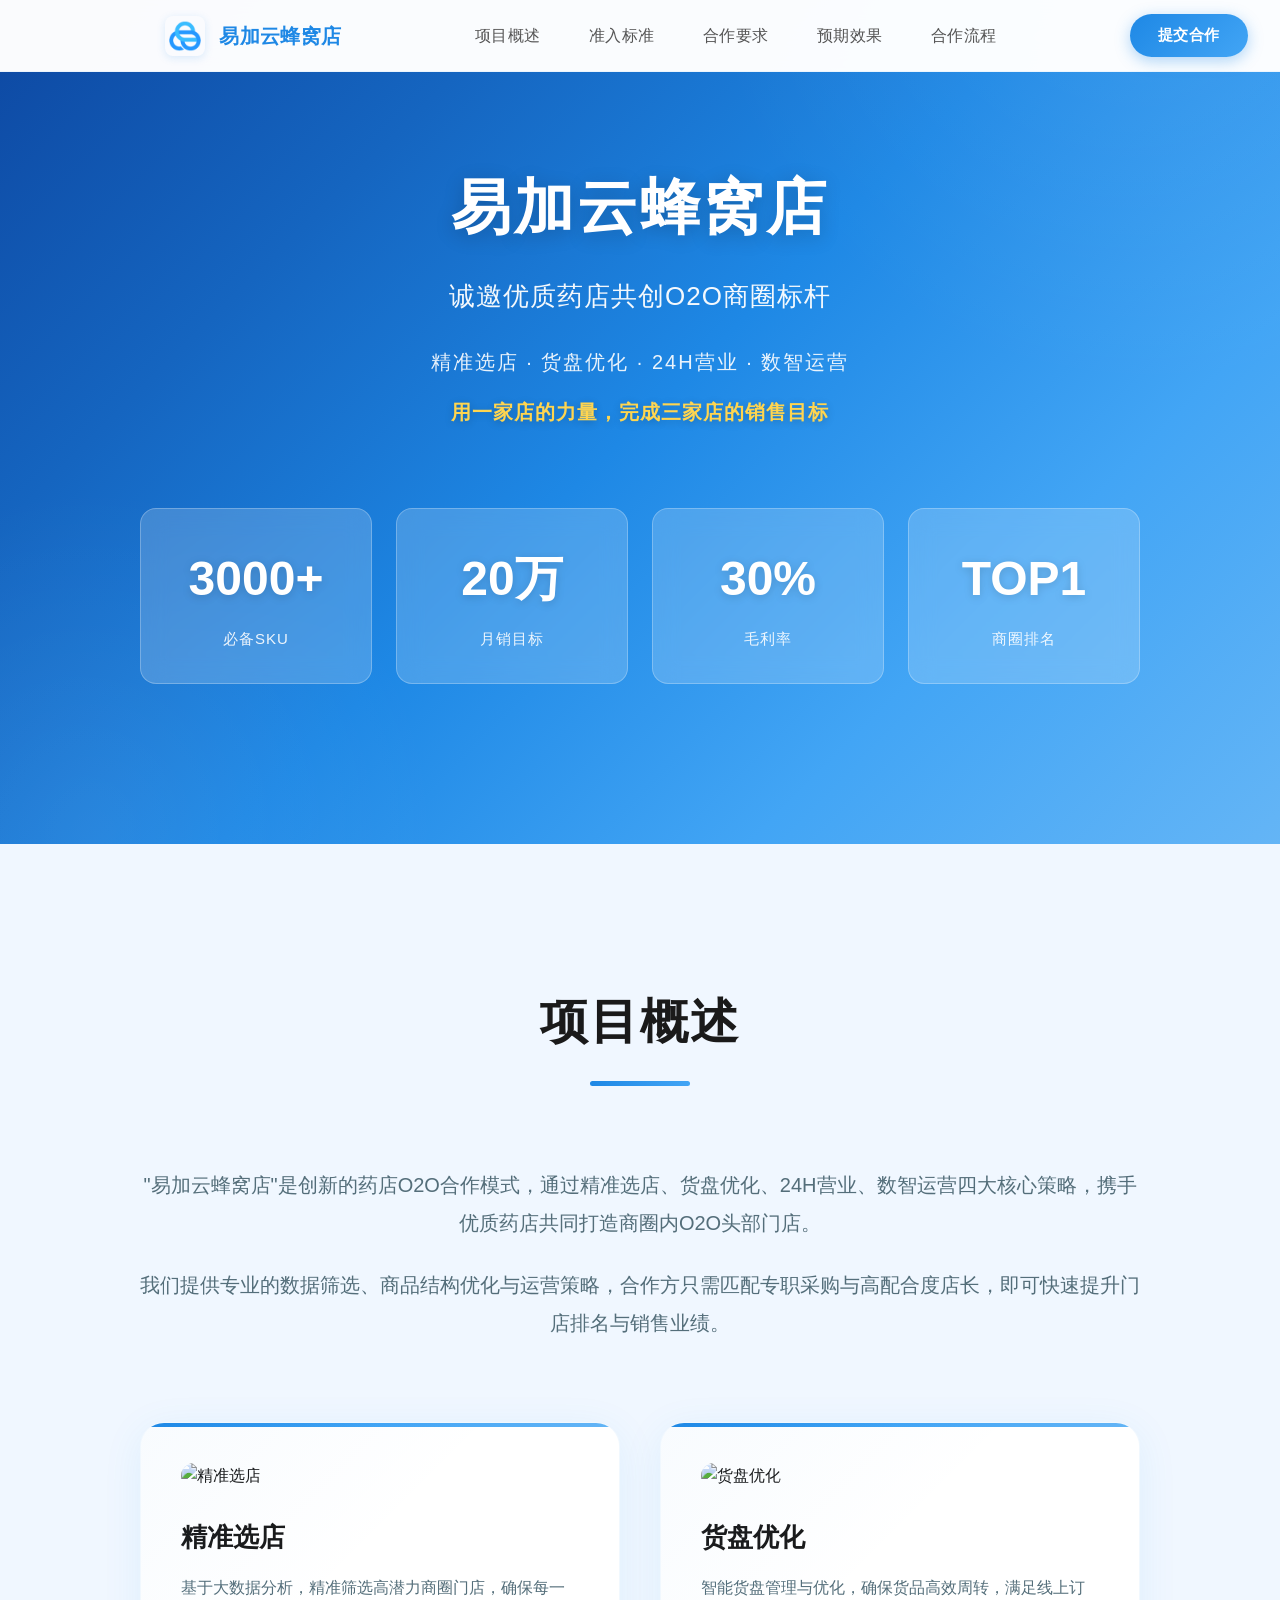
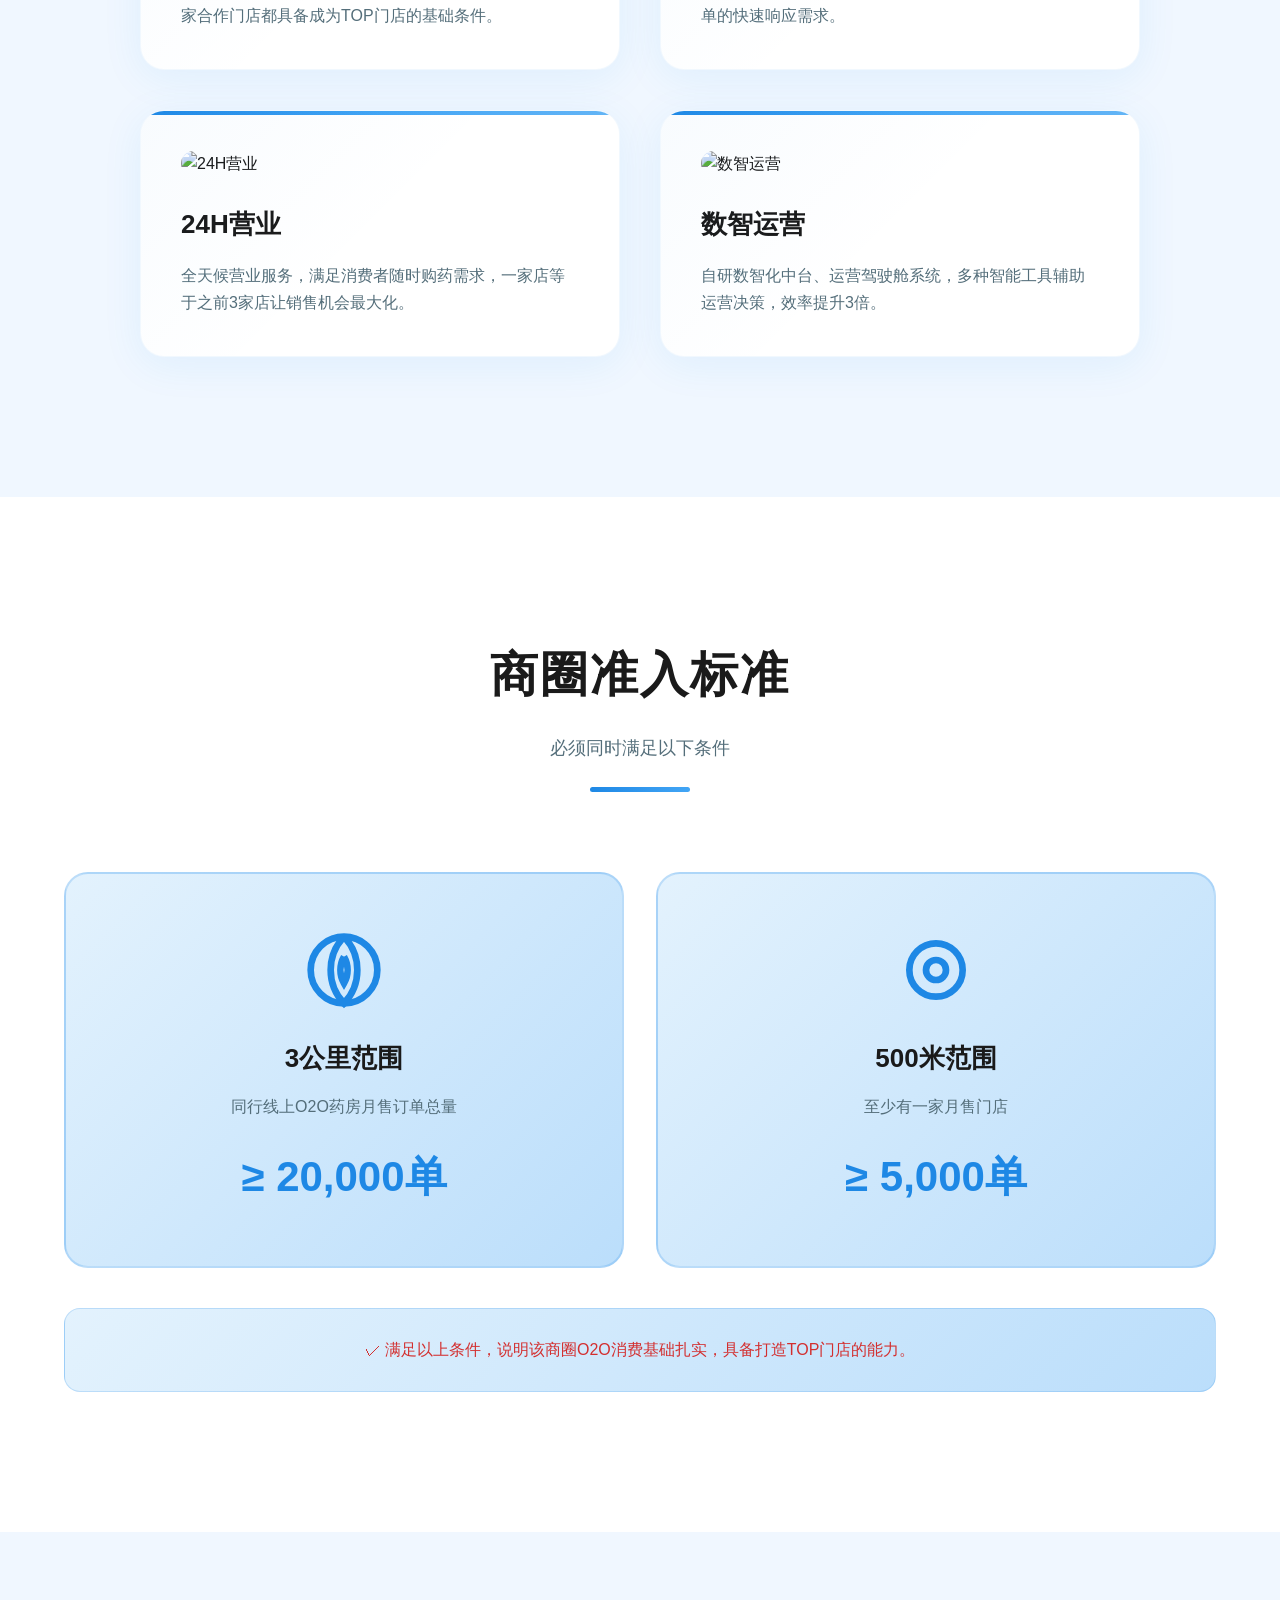
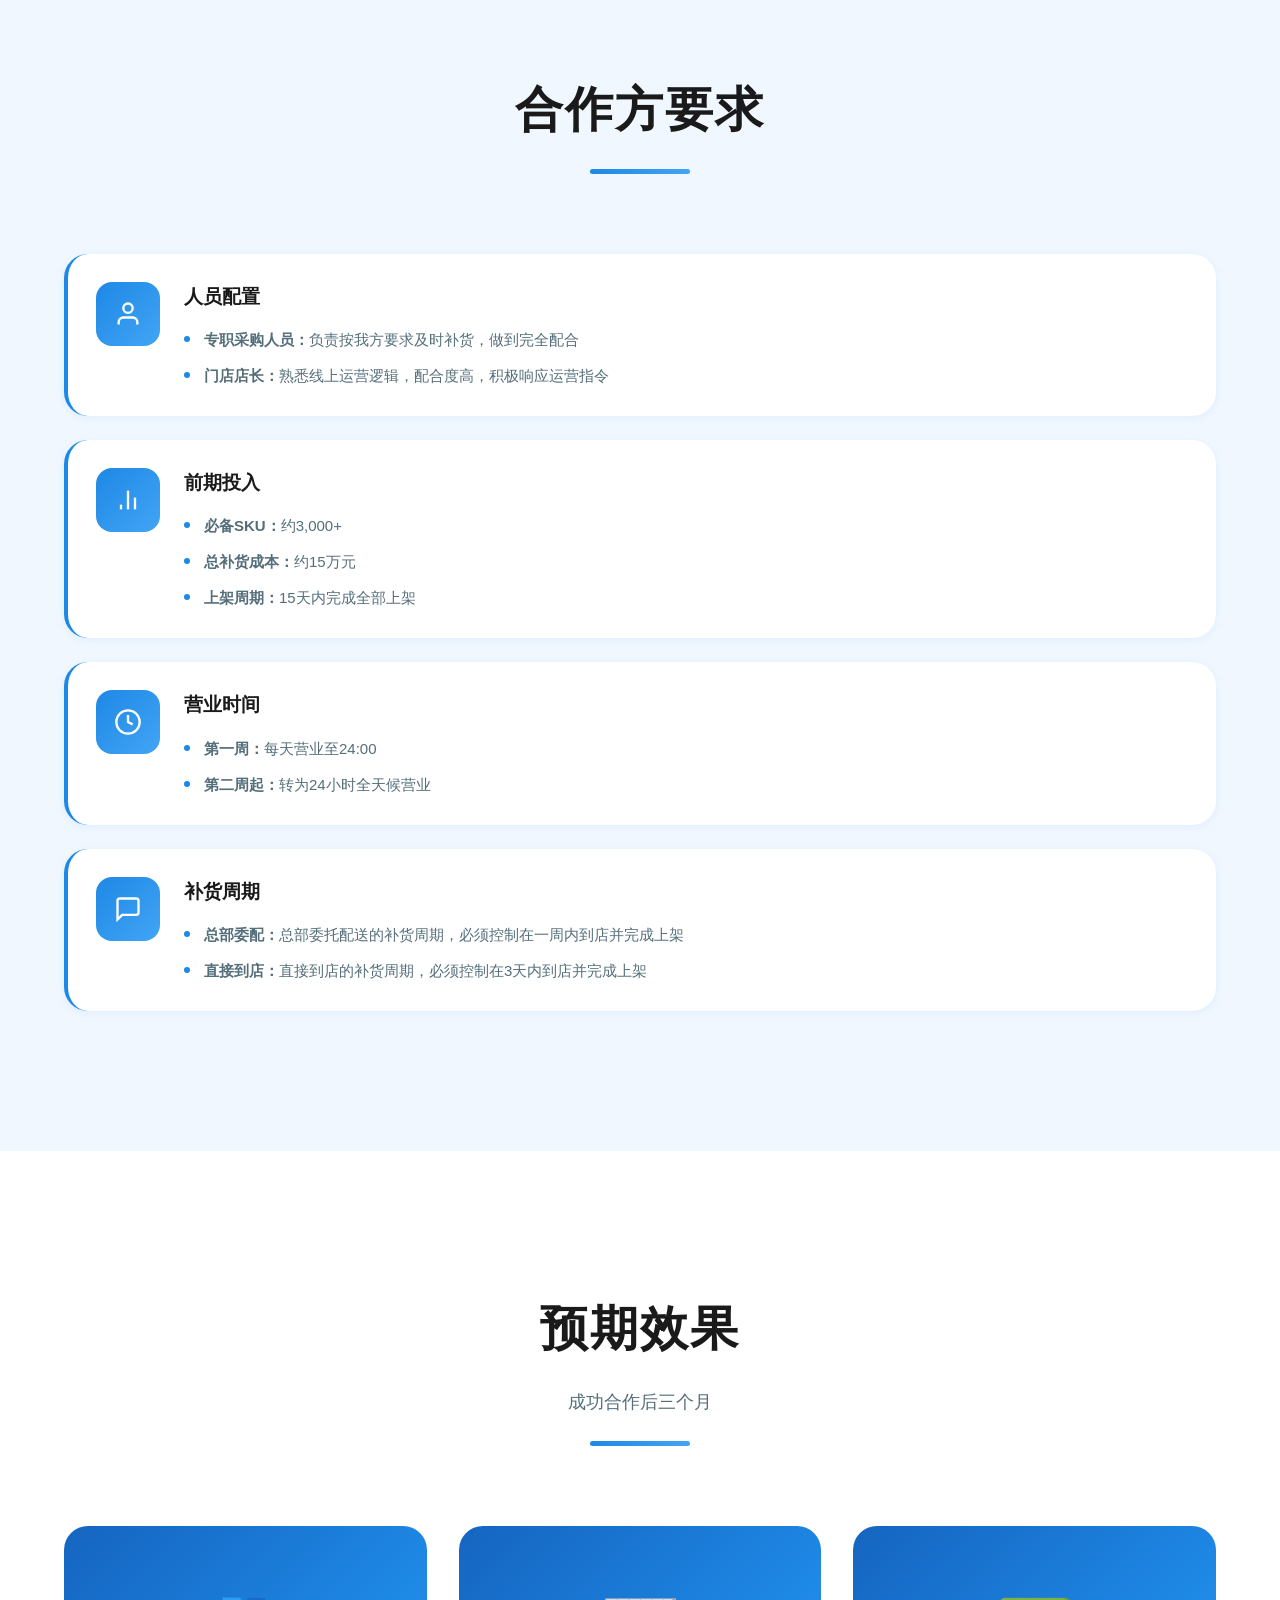
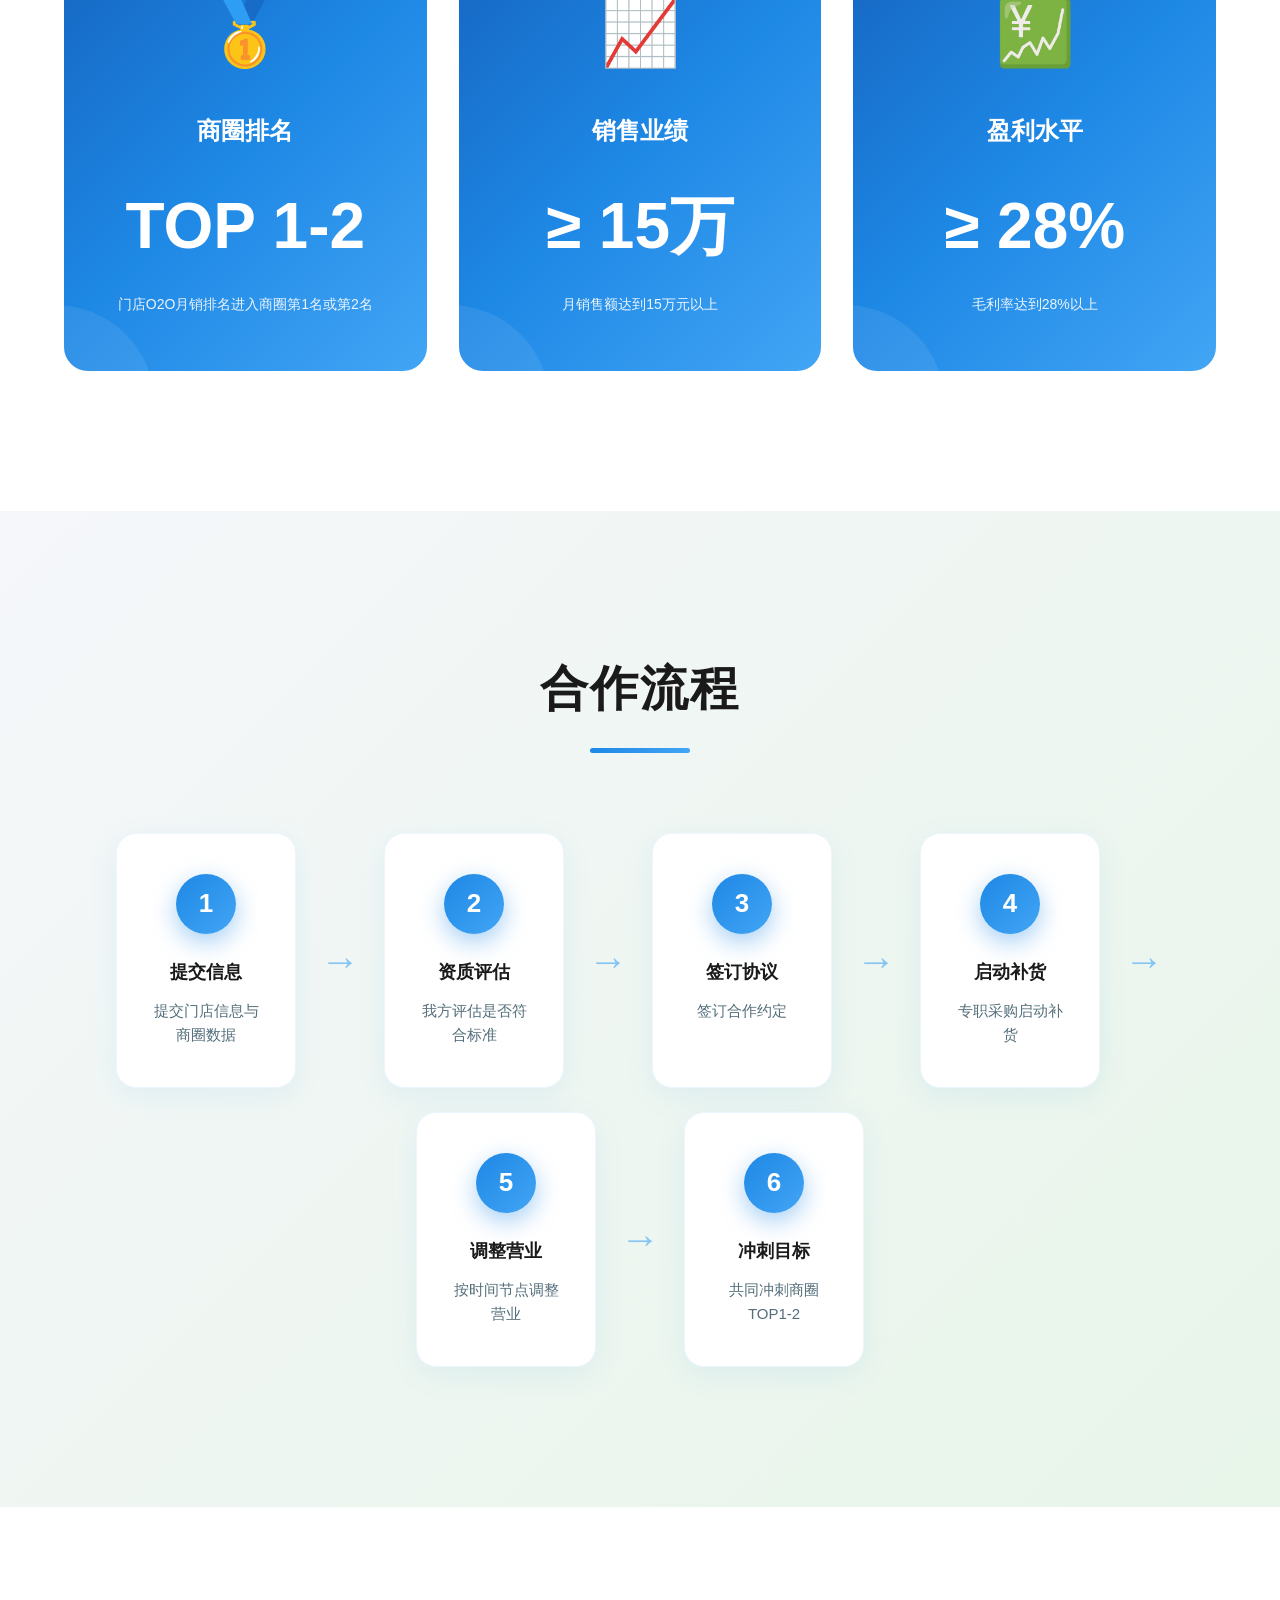
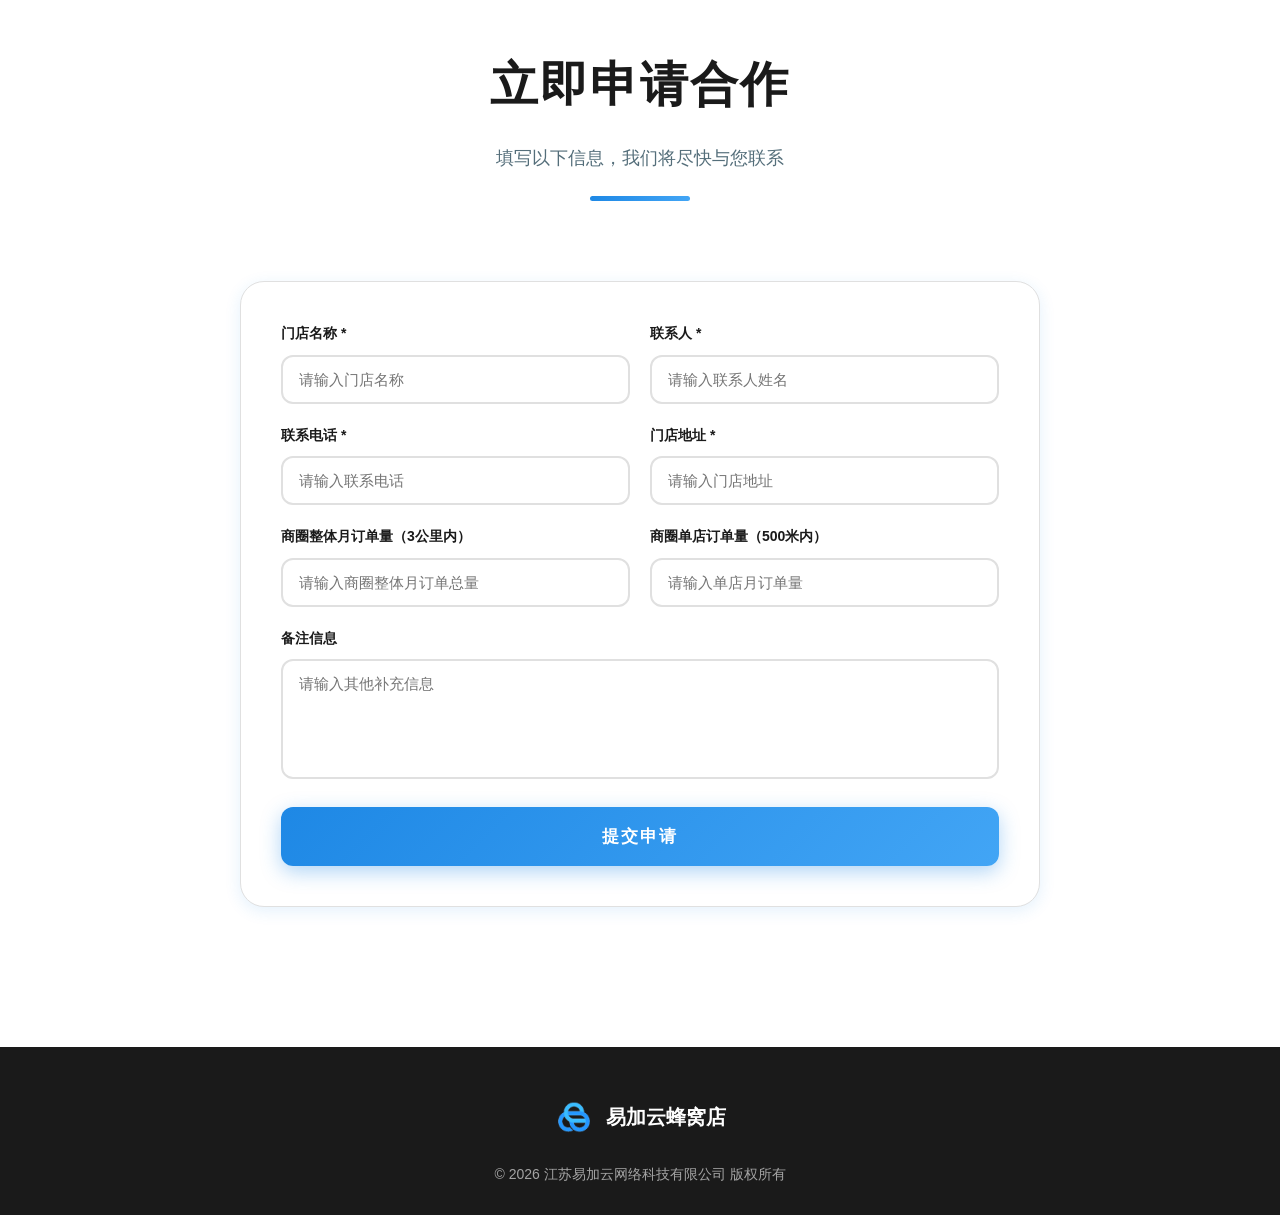
==== commit 0a3bb59b: "修复移动端表单输入时页面放大问题" ====
--- a/index.html
+++ b/index.html
@@ -2,7 +2,7 @@
 <html lang="zh-CN">
 <head>
   <meta charset="UTF-8">
-  <meta name="viewport" content="width=device-width, initial-scale=1.0">
+  <meta name="viewport" content="width=device-width, initial-scale=1.0, maximum-scale=1.0, user-scalable=no">
   <title>易加云蜂窝店 - 诚邀优质药店共创O2O商圈标杆</title>
   <link rel="stylesheet" href="style.css">
   <link href="https://fonts.googleapis.com/css2?family=PingFang+SC:wght@300;400;500;600;700;800&display=swap" rel="stylesheet">
--- a/style.css
+++ b/style.css
@@ -554,7 +554,7 @@
 }
 
 .criteria-note p {
-  color: #1565C0;
+  color: #D32F2F;
   font-weight: 500;
   font-size: 16px;
 }
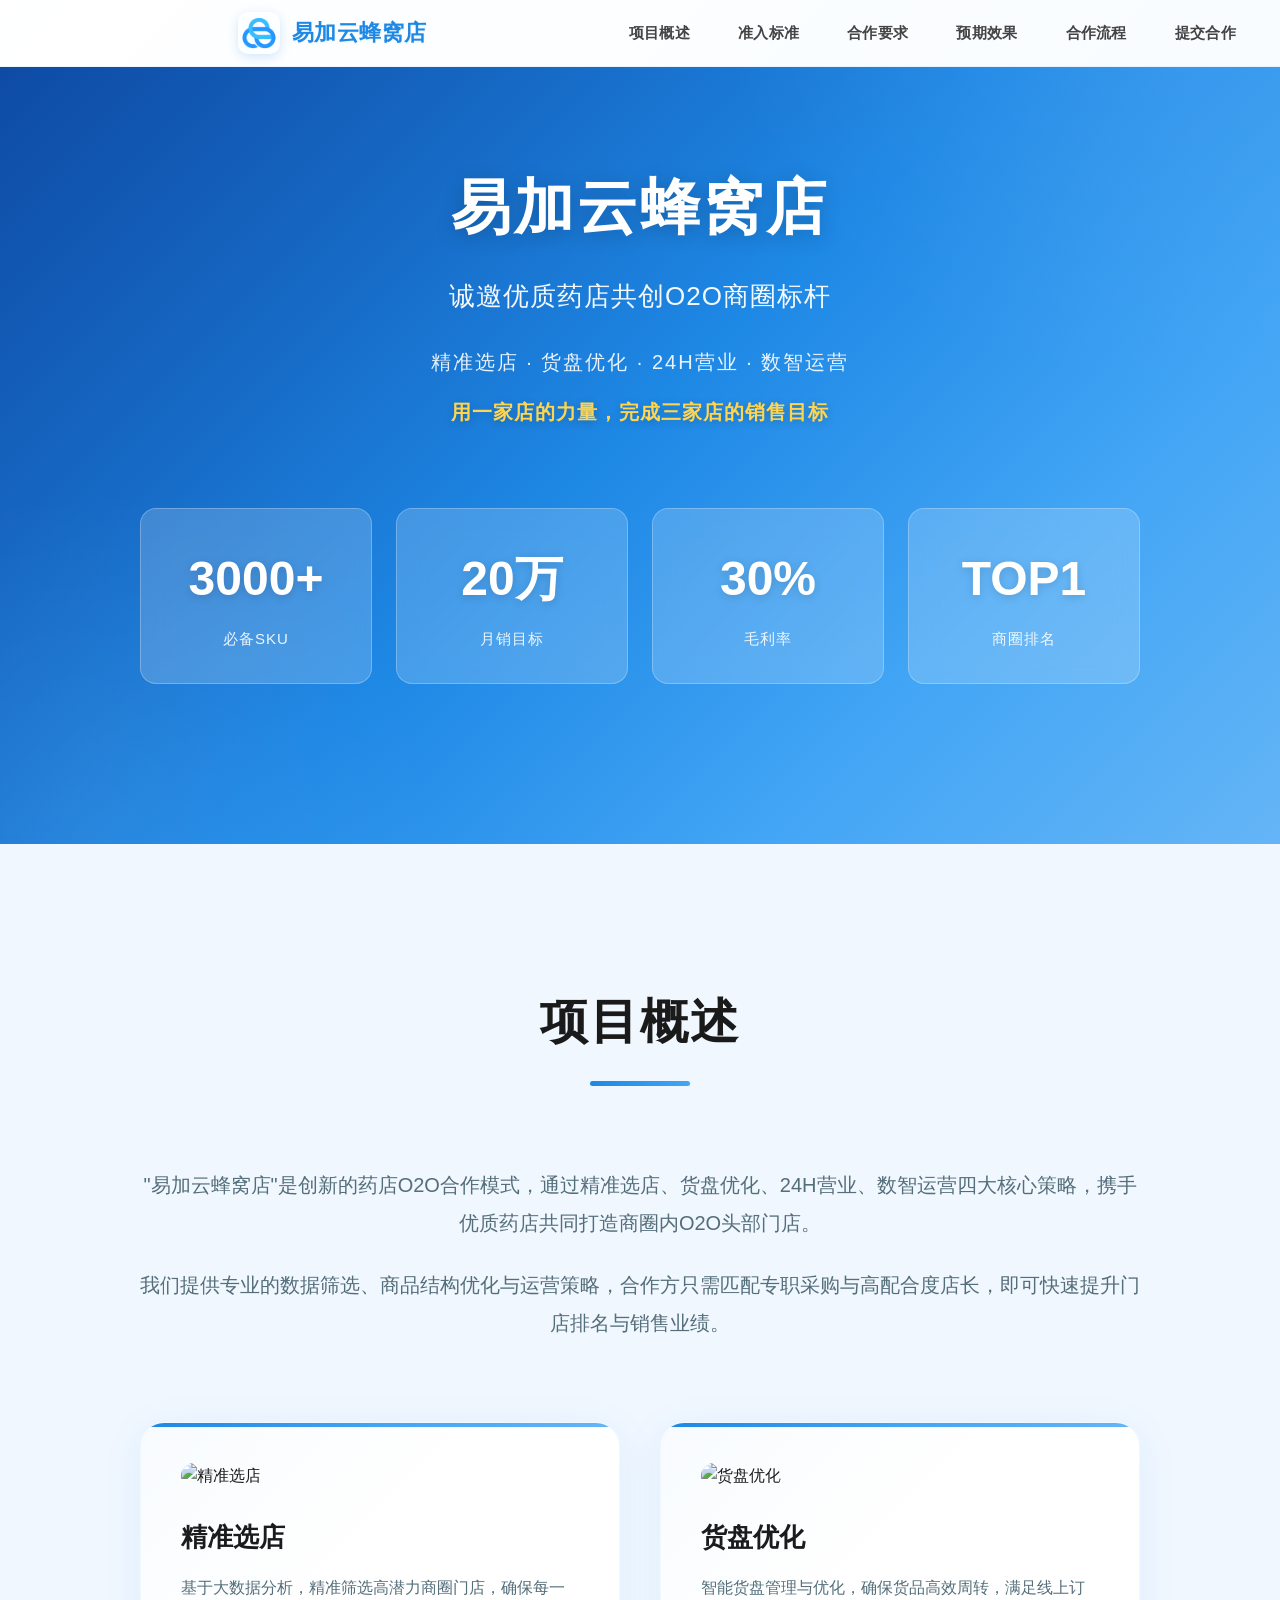
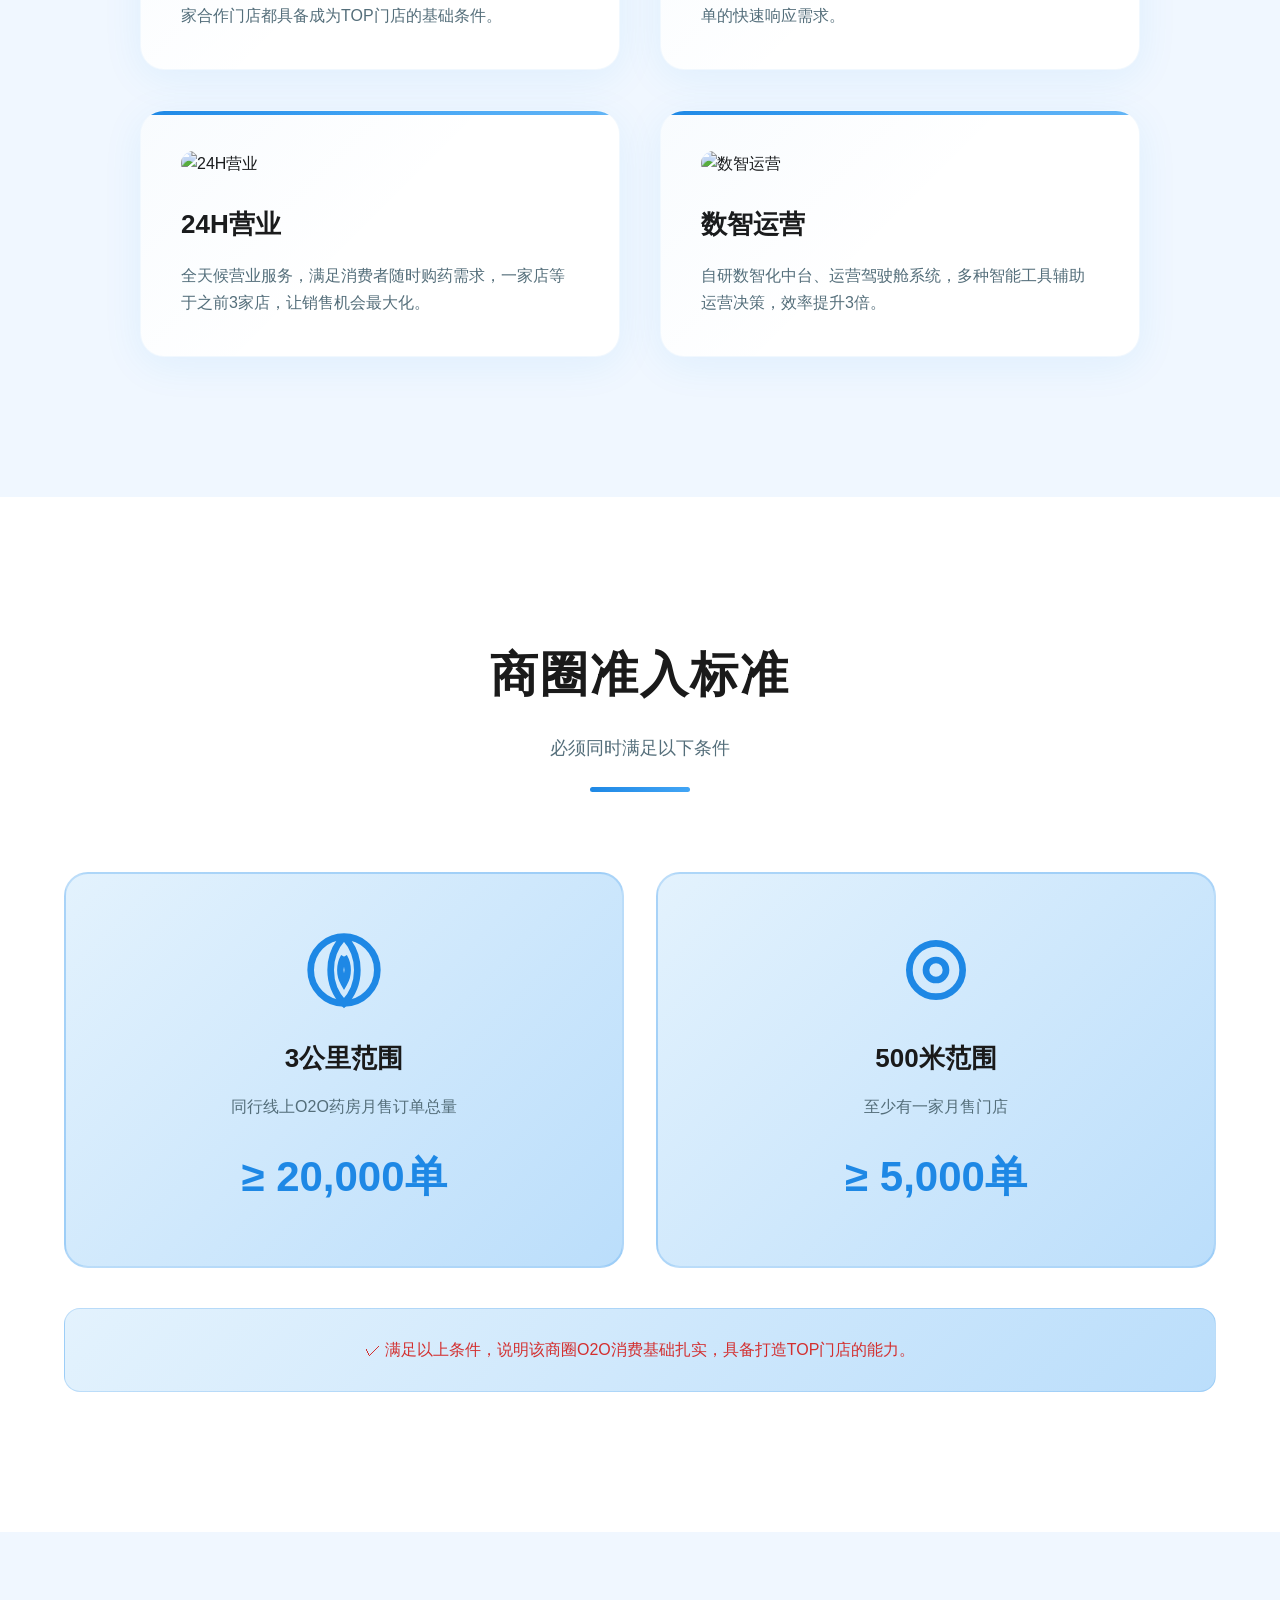
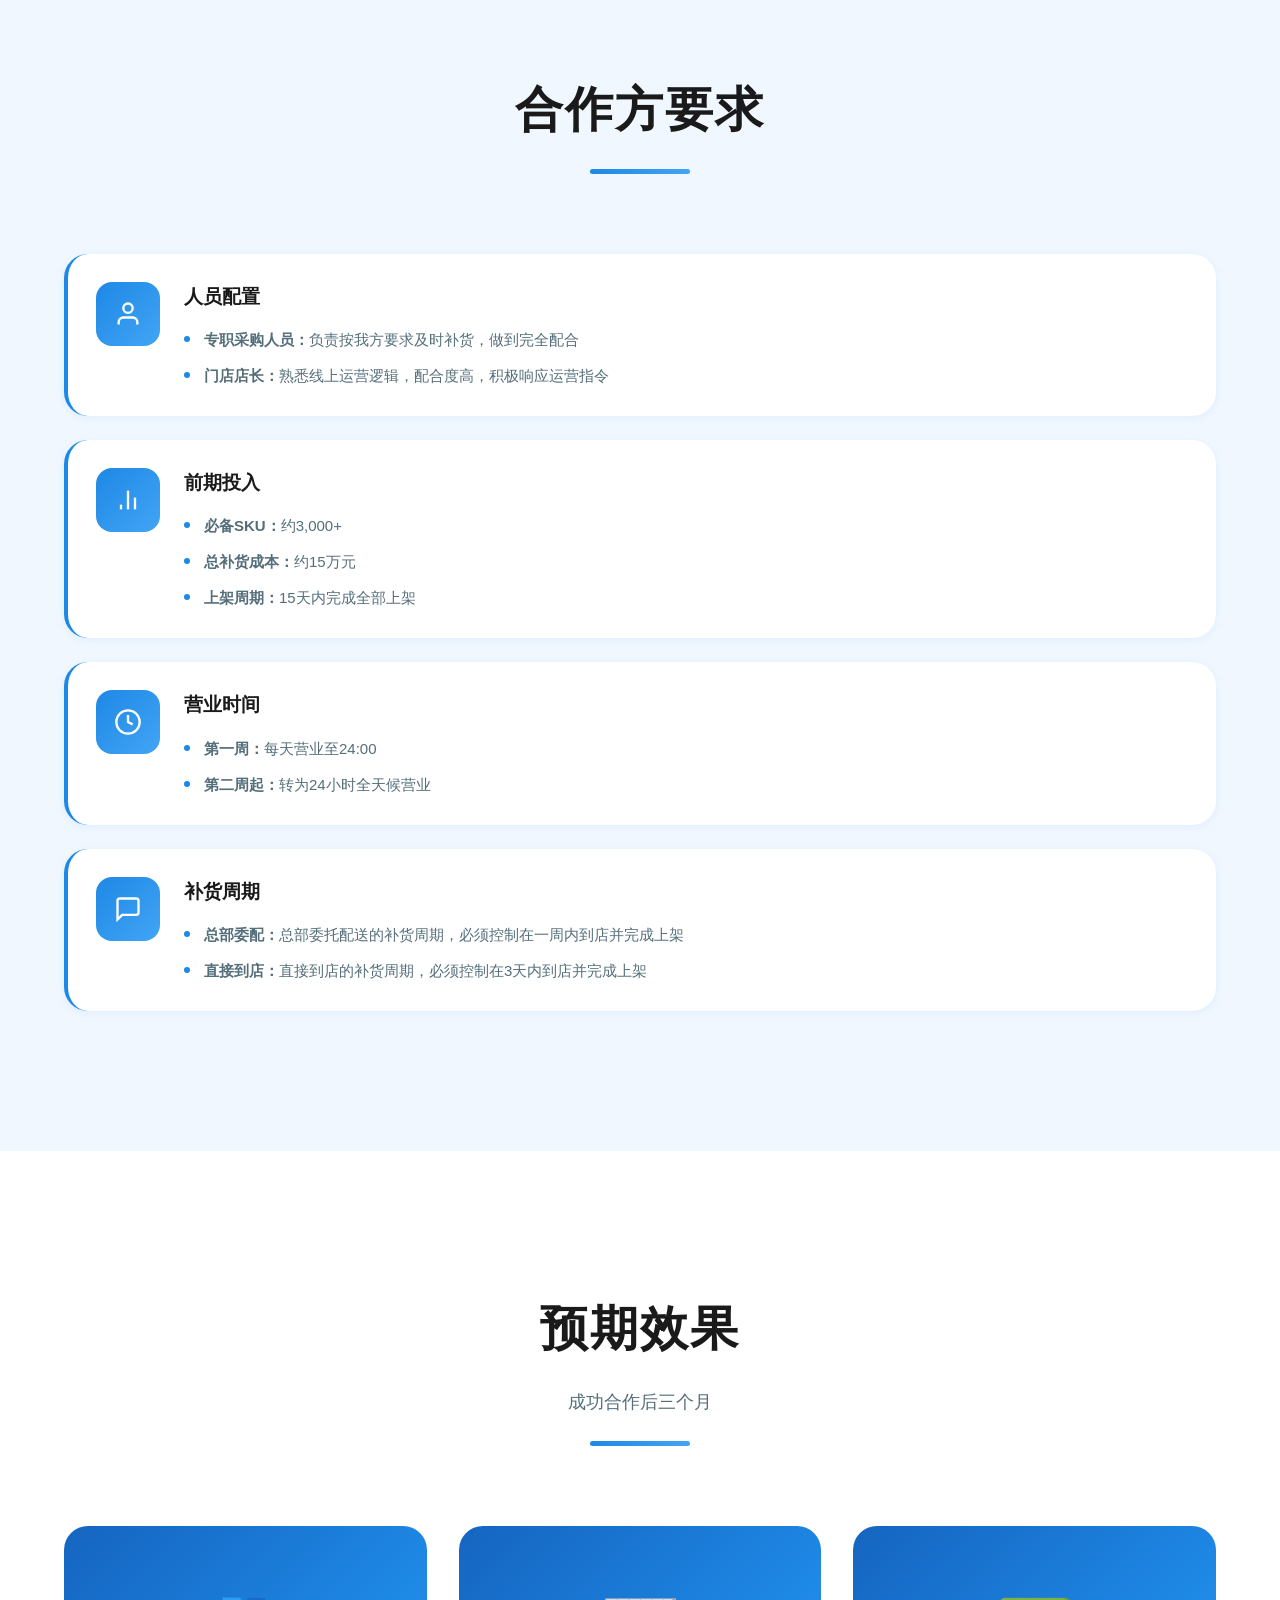
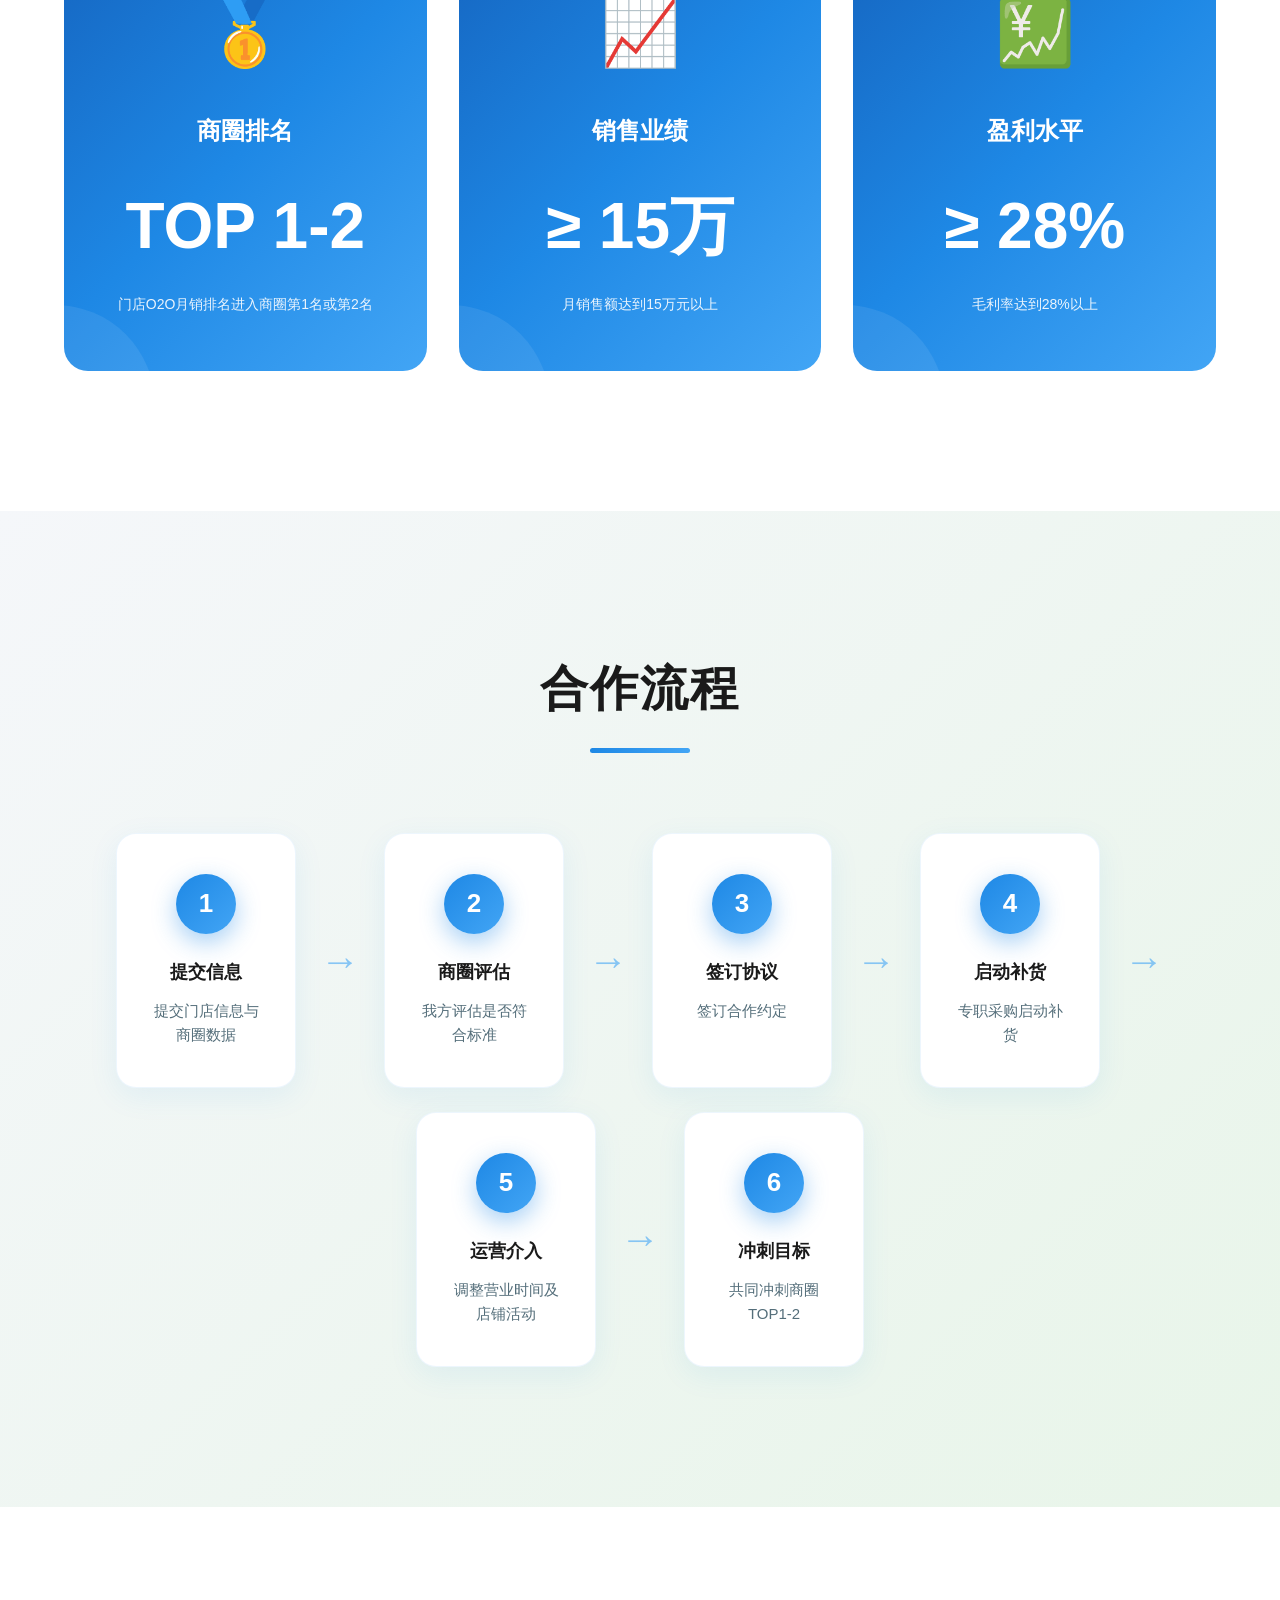
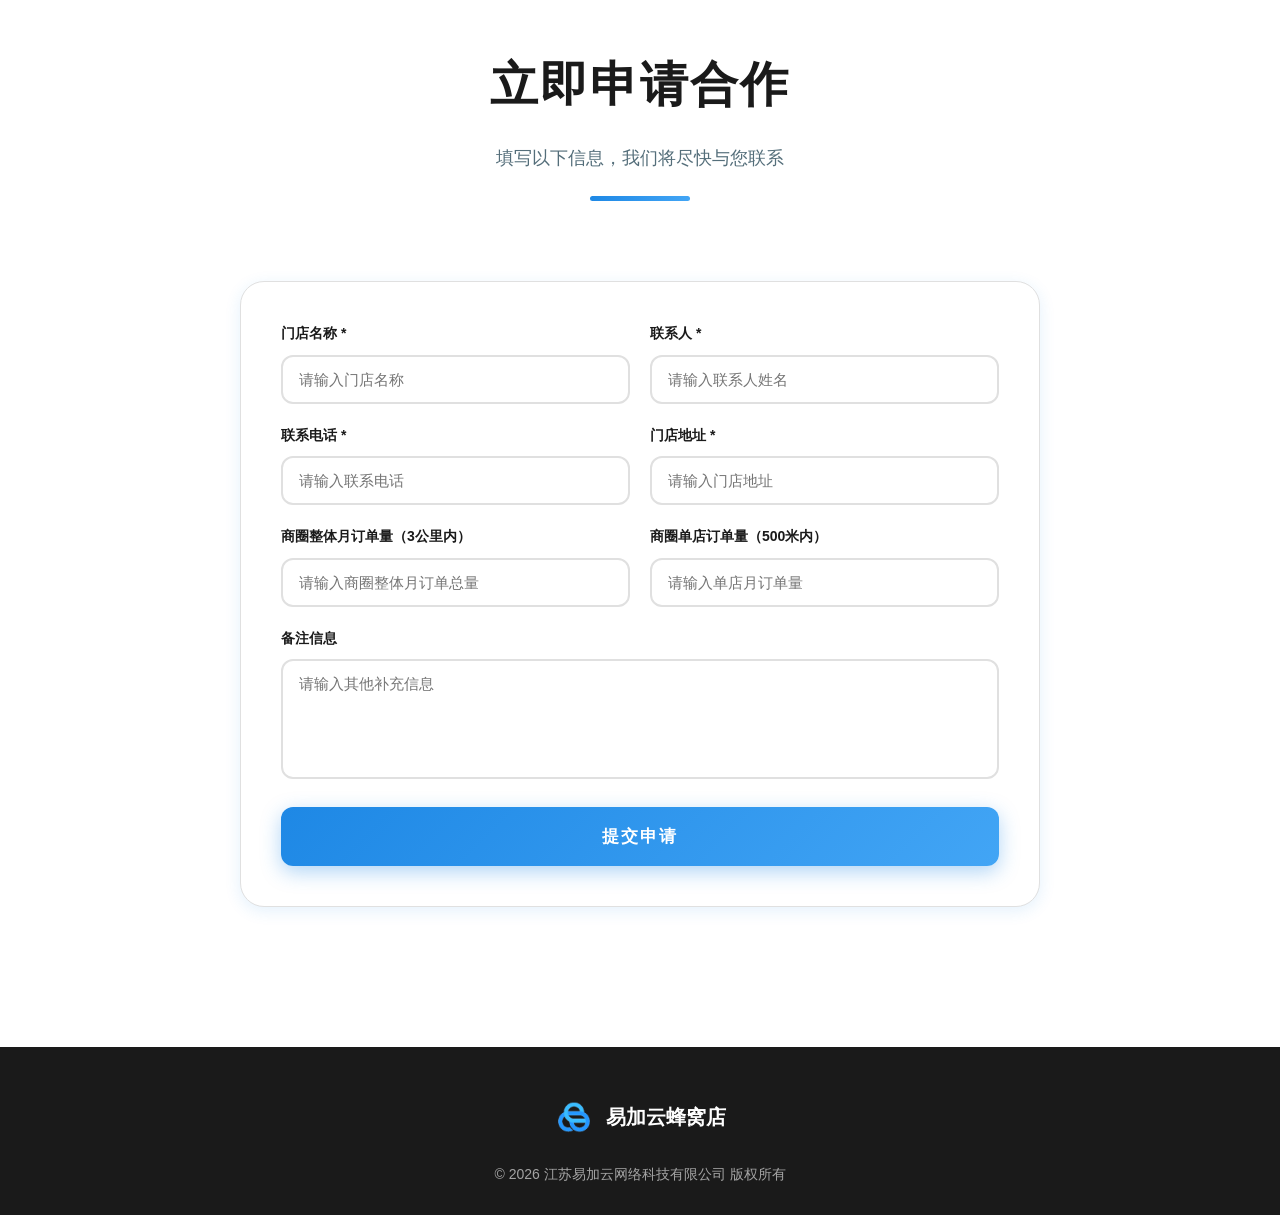
==== commit 1c2dae29: "优化导航栏样式，调整汉堡菜单和提交合作按钮位置" ====
--- a/index.html
+++ b/index.html
@@ -26,8 +26,8 @@
         <li><a href="#requirements">合作要求</a></li>
         <li><a href="#results">预期效果</a></li>
         <li><a href="#process">合作流程</a></li>
+        <li><a href="#contact">提交合作</a></li>
       </ul>
-      <button class="contact-btn" onclick="scrollToContact()">提交合作</button>
     </div>
   </nav>
 
@@ -86,7 +86,7 @@
         <div class="feature-card">
           <img src="https://trae-api-cn.mchost.guru/api/ide/v1/text_to_image?prompt=24%20hour%20pharmacy%20service%20round%20the%20clock%20operation%20digital%20clock%20modern%20design&image_size=landscape_4_3" alt="24H营业">
           <h3>24H营业</h3>
-          <p>全天候营业服务，满足消费者随时购药需求，一家店等于之前3家店让销售机会最大化。</p>
+          <p>全天候营业服务，满足消费者随时购药需求，一家店等于之前3家店，让销售机会最大化。</p>
         </div>
         <div class="feature-card">
           <img src="https://trae-api-cn.mchost.guru/api/ide/v1/text_to_image?prompt=digital%20intelligence%20platform%20AI%20analytics%20dashboard%20smart%20operations%20modern%20technology&image_size=landscape_4_3" alt="数智运营">
@@ -263,7 +263,7 @@
         <div class="step">
           <div class="step-number">2</div>
           <div class="step-content">
-            <h3>资质评估</h3>
+            <h3>商圈评估</h3>
             <p>我方评估是否符合标准</p>
           </div>
         </div>
@@ -287,8 +287,8 @@
         <div class="step">
           <div class="step-number">5</div>
           <div class="step-content">
-            <h3>调整营业</h3>
-            <p>按时间节点调整营业</p>
+            <h3>运营介入</h3>
+            <p>调整营业时间及店铺活动</p>
           </div>
         </div>
         <div class="step-arrow">→</div>
--- a/style.css
+++ b/style.css
@@ -54,24 +54,24 @@
   top: 0;
   left: 0;
   right: 0;
-  background: rgba(255, 255, 255, 0.98);
-  backdrop-filter: blur(24px);
-  -webkit-backdrop-filter: blur(24px);
+  background: linear-gradient(135deg, #ffffff 0%, #f8fcff 100%);
+  backdrop-filter: blur(20px);
+  -webkit-backdrop-filter: blur(20px);
   z-index: 1000;
-  border-bottom: 1px solid rgba(30, 136, 229, 0.06);
+  border-bottom: 1px solid rgba(30, 136, 229, 0.08);
   transition: all 0.35s cubic-bezier(0.4, 0, 0.2, 1);
 }
 
 .navbar.scrolled {
-  box-shadow: 0 4px 24px rgba(30, 136, 229, 0.08);
-  border-bottom-color: rgba(30, 136, 229, 0.1);
+  box-shadow: 0 4px 20px rgba(30, 136, 229, 0.1);
+  border-bottom-color: rgba(30, 136, 229, 0.15);
 }
 
 .navbar .container {
   display: flex;
   justify-content: space-between;
   align-items: center;
-  padding: 14px 32px;
+  padding: 12px 40px;
   max-width: 1400px;
   margin: 0 auto;
 }
@@ -79,52 +79,54 @@
 .navbar-brand {
   display: flex;
   align-items: center;
-  gap: 14px;
+  gap: 12px;
   text-decoration: none;
   transition: transform 0.3s ease;
 }
 
 .navbar-brand:hover {
-  transform: translateY(-1px);
+  transform: translateY(-2px);
 }
 
 .logo {
-  width: 40px;
-  height: 40px;
-  border-radius: 8px;
+  width: 42px;
+  height: 42px;
+  border-radius: 10px;
   object-fit: cover;
-  box-shadow: 0 2px 8px rgba(30, 136, 229, 0.15);
-  transition: box-shadow 0.3s ease;
+  box-shadow: 0 3px 12px rgba(30, 136, 229, 0.2);
+  transition: all 0.3s ease;
 }
 
 .navbar-brand:hover .logo {
-  box-shadow: 0 4px 12px rgba(30, 136, 229, 0.25);
+  box-shadow: 0 6px 16px rgba(30, 136, 229, 0.3);
+  transform: scale(1.05);
 }
 
 .brand-text {
-  font-size: 20px;
+  font-size: 22px;
   font-weight: 700;
   color: #1E88E5;
-  letter-spacing: 0.3px;
+  letter-spacing: 0.5px;
+  text-shadow: 0 1px 2px rgba(30, 136, 229, 0.1);
 }
 
 .navbar-nav {
   display: flex;
   list-style: none;
-  gap: 48px;
+  gap: 40px;
   margin: 0;
   padding: 0;
 }
 
 .navbar-nav a {
   text-decoration: none;
-  color: #555555;
-  font-weight: 500;
-  font-size: 16px;
+  color: #444444;
+  font-weight: 600;
+  font-size: 15px;
   transition: all 0.3s ease;
   position: relative;
-  padding: 10px 0;
-  letter-spacing: 0.5px;
+  padding: 8px 4px;
+  letter-spacing: 0.3px;
 }
 
 .navbar-nav a:hover {
@@ -134,9 +136,8 @@
 .navbar-nav a::after {
   content: '';
   position: absolute;
-  bottom: 0;
-  left: 50%;
-  transform: translateX(-50%);
+  bottom: -2px;
+  left: 0;
   width: 0;
   height: 3px;
   background: linear-gradient(90deg, #1E88E5, #42A5F5);
@@ -1145,84 +1146,92 @@
 
 @media (max-width: 768px) {
   .navbar {
-    padding: 10px 16px;
-  }
-  
+    padding: 8px 16px;
+  }
+
   .navbar-brand {
     font-size: 17px;
     gap: 10px;
   }
-  
+
   .navbar-brand img {
-    width: 30px;
-    height: 30px;
-  }
-  
+    width: 32px;
+    height: 32px;
+    border-radius: 8px;
+  }
+
   .navbar-nav {
     display: none;
     position: absolute;
     top: 100%;
     left: 0;
     right: 0;
-    background: white;
+    background: linear-gradient(180deg, #ffffff 0%, #f8fcff 100%);
     flex-direction: column;
-    padding: 16px;
-    gap: 0;
-    box-shadow: 0 6px 24px rgba(0, 0, 0, 0.08);
+    padding: 12px 16px;
+    gap: 4px;
+    box-shadow: 0 8px 30px rgba(30, 136, 229, 0.12);
     border-radius: 0 0 16px 16px;
   }
-  
+
   .navbar-nav.show {
     display: flex;
   }
-  
+
   .navbar-nav li {
     width: 100%;
   }
-  
+
   .navbar-nav a {
     display: block;
-    padding: 14px 0;
-    border-bottom: 1px solid #F0F0F0;
+    padding: 14px 16px;
+    border-bottom: 1px solid rgba(30, 136, 229, 0.06);
     font-size: 16px;
-  }
-  
+    color: #555555;
+    border-radius: 10px;
+    transition: all 0.3s ease;
+  }
+
+  .navbar-nav a:hover {
+    color: #1E88E5;
+    background: rgba(30, 136, 229, 0.06);
+  }
+
   .navbar-nav li:last-child a {
     border-bottom: none;
   }
-  
+
   .mobile-menu-btn {
     display: flex;
     flex-direction: column;
-    gap: 6px;
+    gap: 5px;
     cursor: pointer;
-    padding: 10px 12px;
-    align-items: flex-end;
-  }
-  
+    padding: 8px;
+  }
+
   .mobile-menu-btn span {
     display: block;
-    width: 26px;
+    width: 24px;
     height: 2.5px;
     background: var(--primary-color);
     transition: all 0.3s ease;
-    border-radius: 1px;
-  }
-  
+    border-radius: 2px;
+  }
+
   .mobile-menu-btn.active span:nth-child(1) {
-    transform: rotate(45deg) translate(6px, 6px);
-  }
-  
+    transform: rotate(45deg) translate(5px, 5px);
+  }
+
   .mobile-menu-btn.active span:nth-child(2) {
     opacity: 0;
   }
-  
+
   .mobile-menu-btn.active span:nth-child(3) {
-    transform: rotate(-45deg) translate(6px, -6px);
-  }
-  
+    transform: rotate(-45deg) translate(5px, -5px);
+  }
+
   .hero {
-    padding: 140px 0 60px;
+    padding: 130px 0 60px;
   }
   
   .hero-title {
@@ -1334,6 +1343,8 @@
   
   .process-steps {
     flex-direction: column;
+    align-items: center;
+    justify-content: center;
   }
   
   .step-arrow {
@@ -1344,6 +1355,7 @@
   
   .step {
     min-width: 200px;
+    max-width: 280px;
   }
   
   .contact-content {
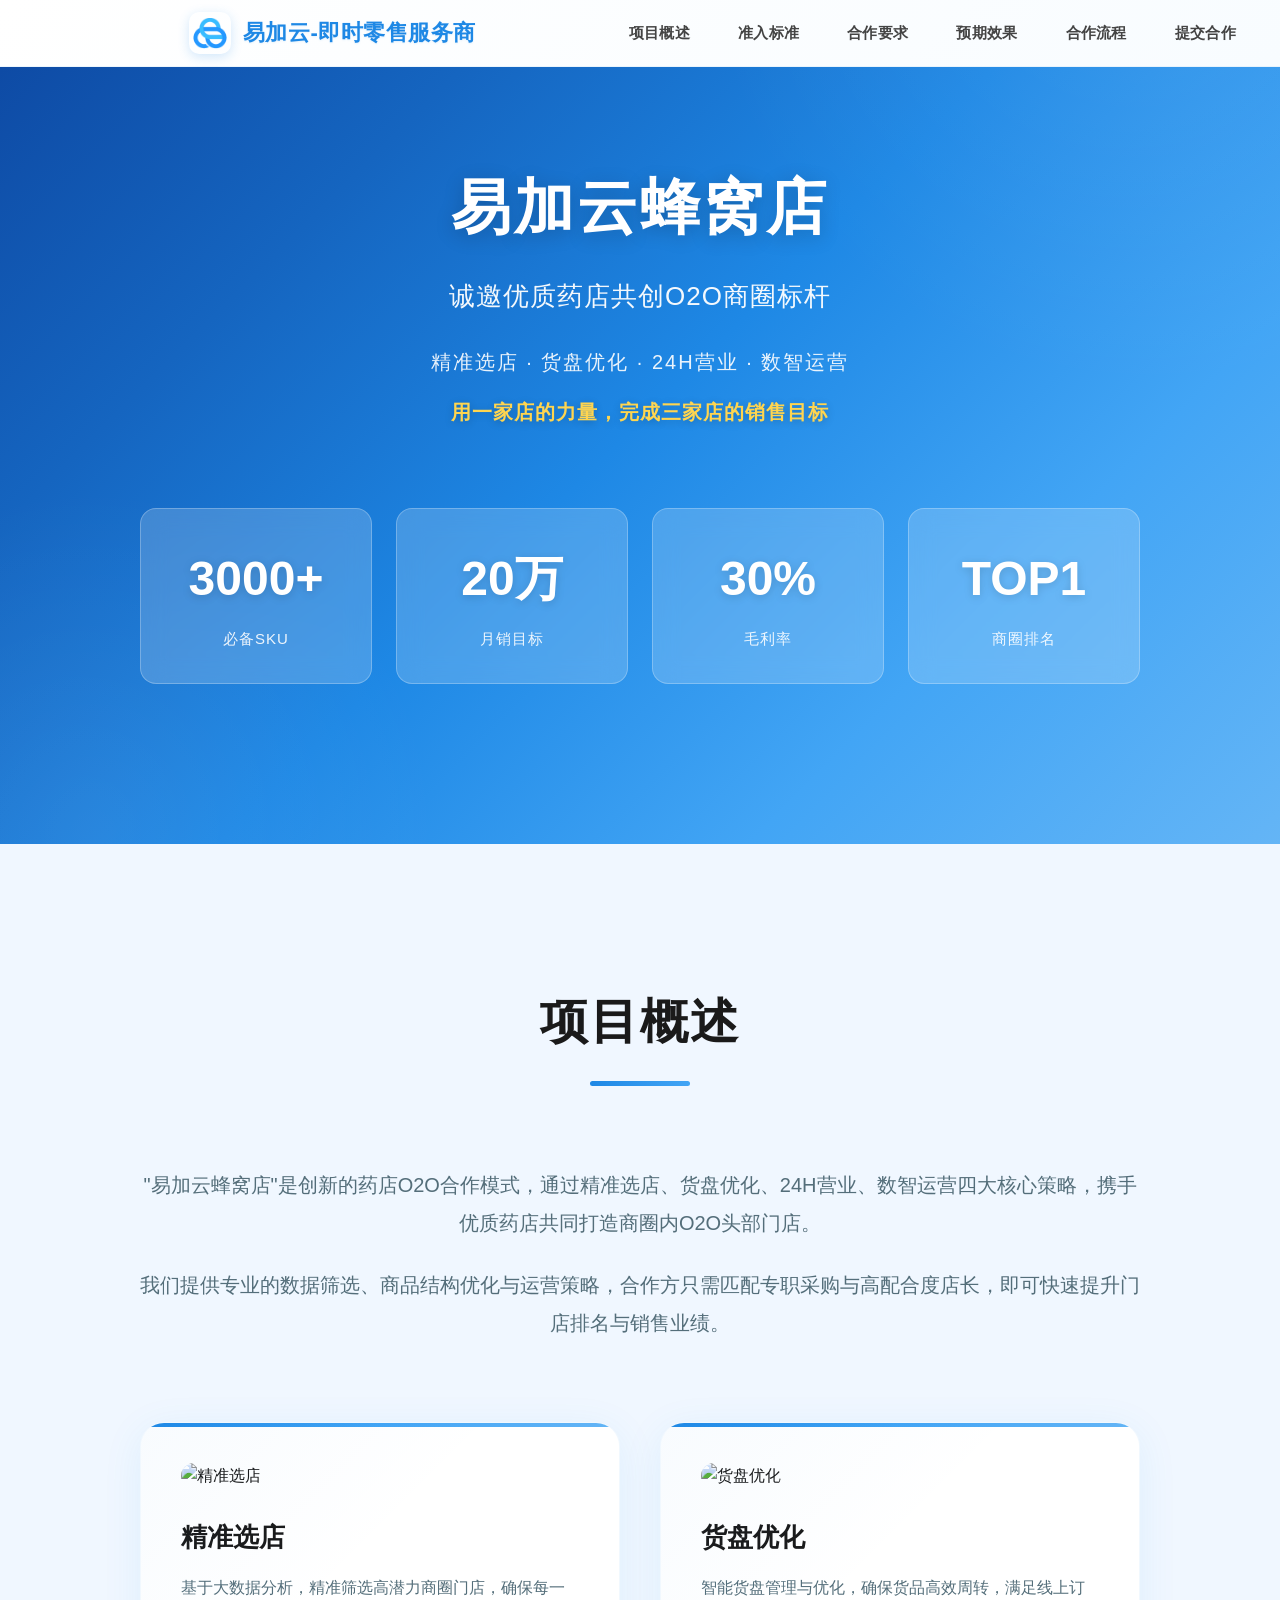
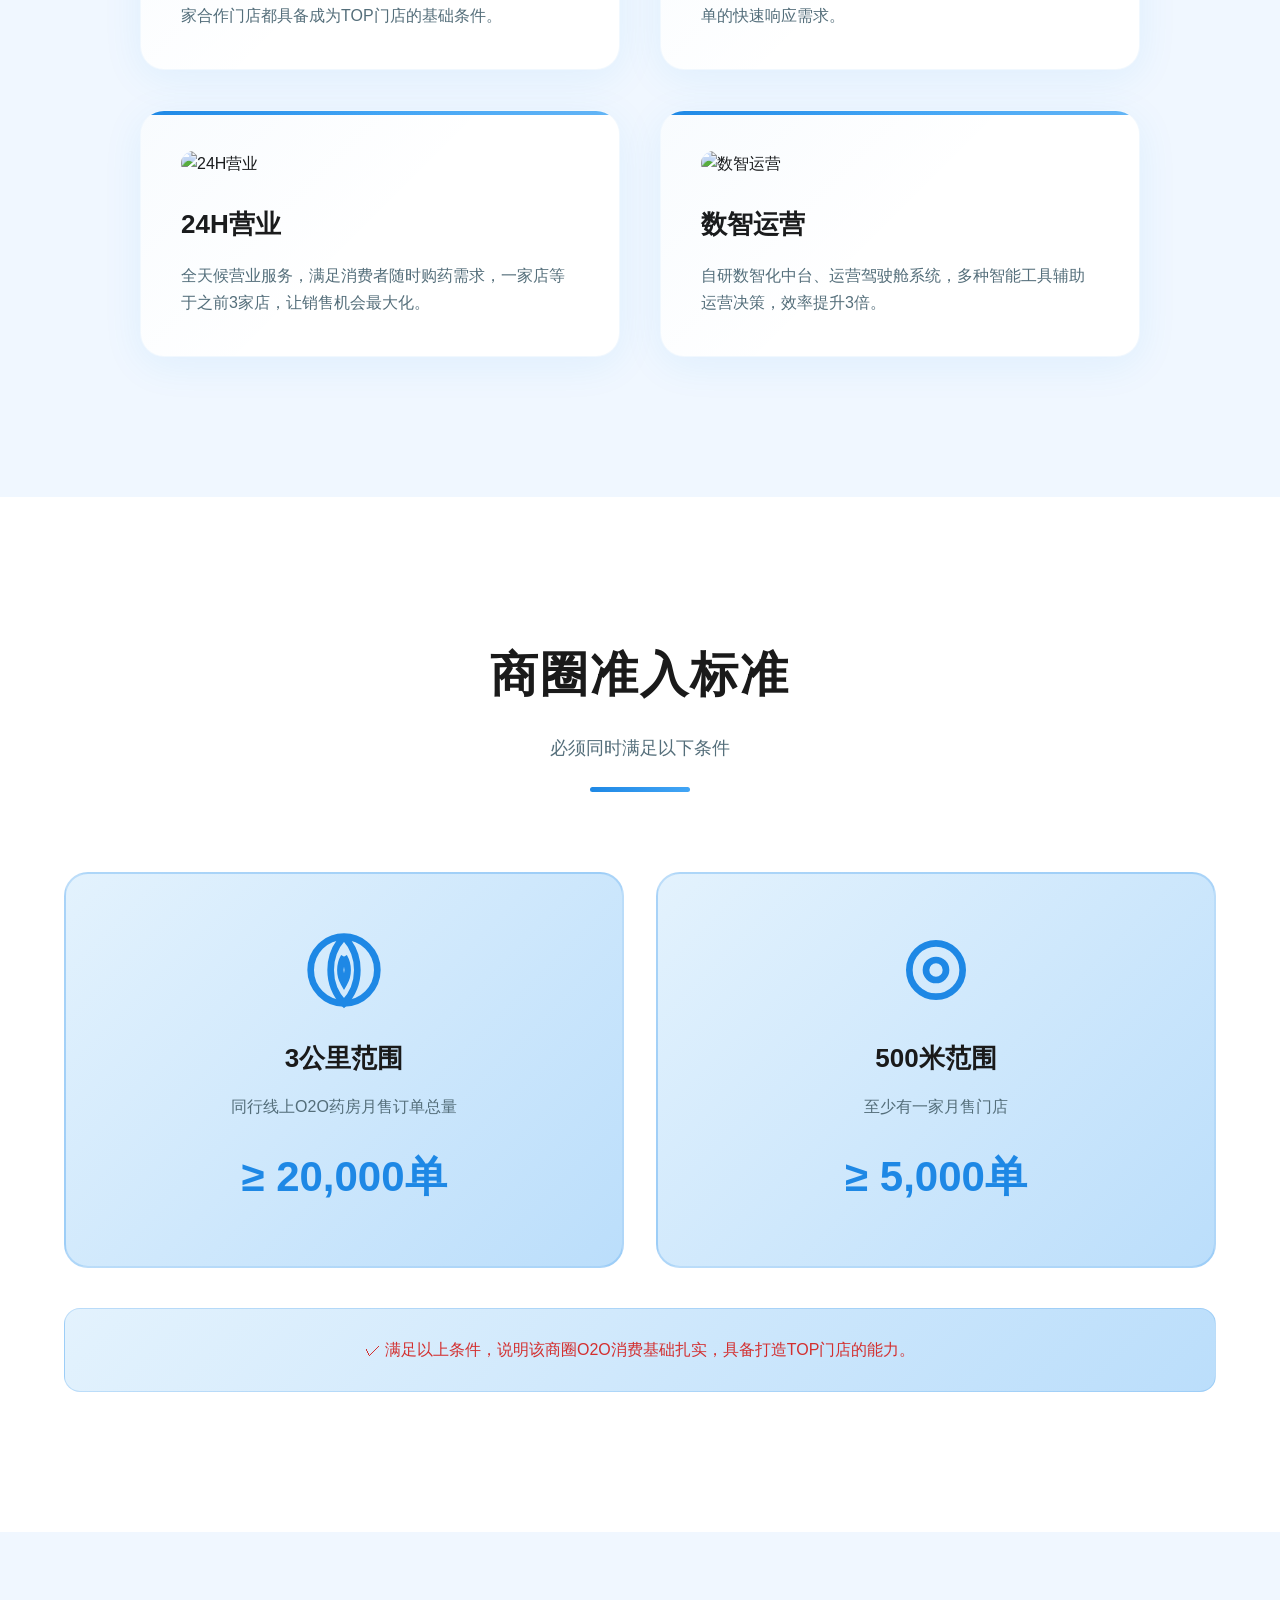
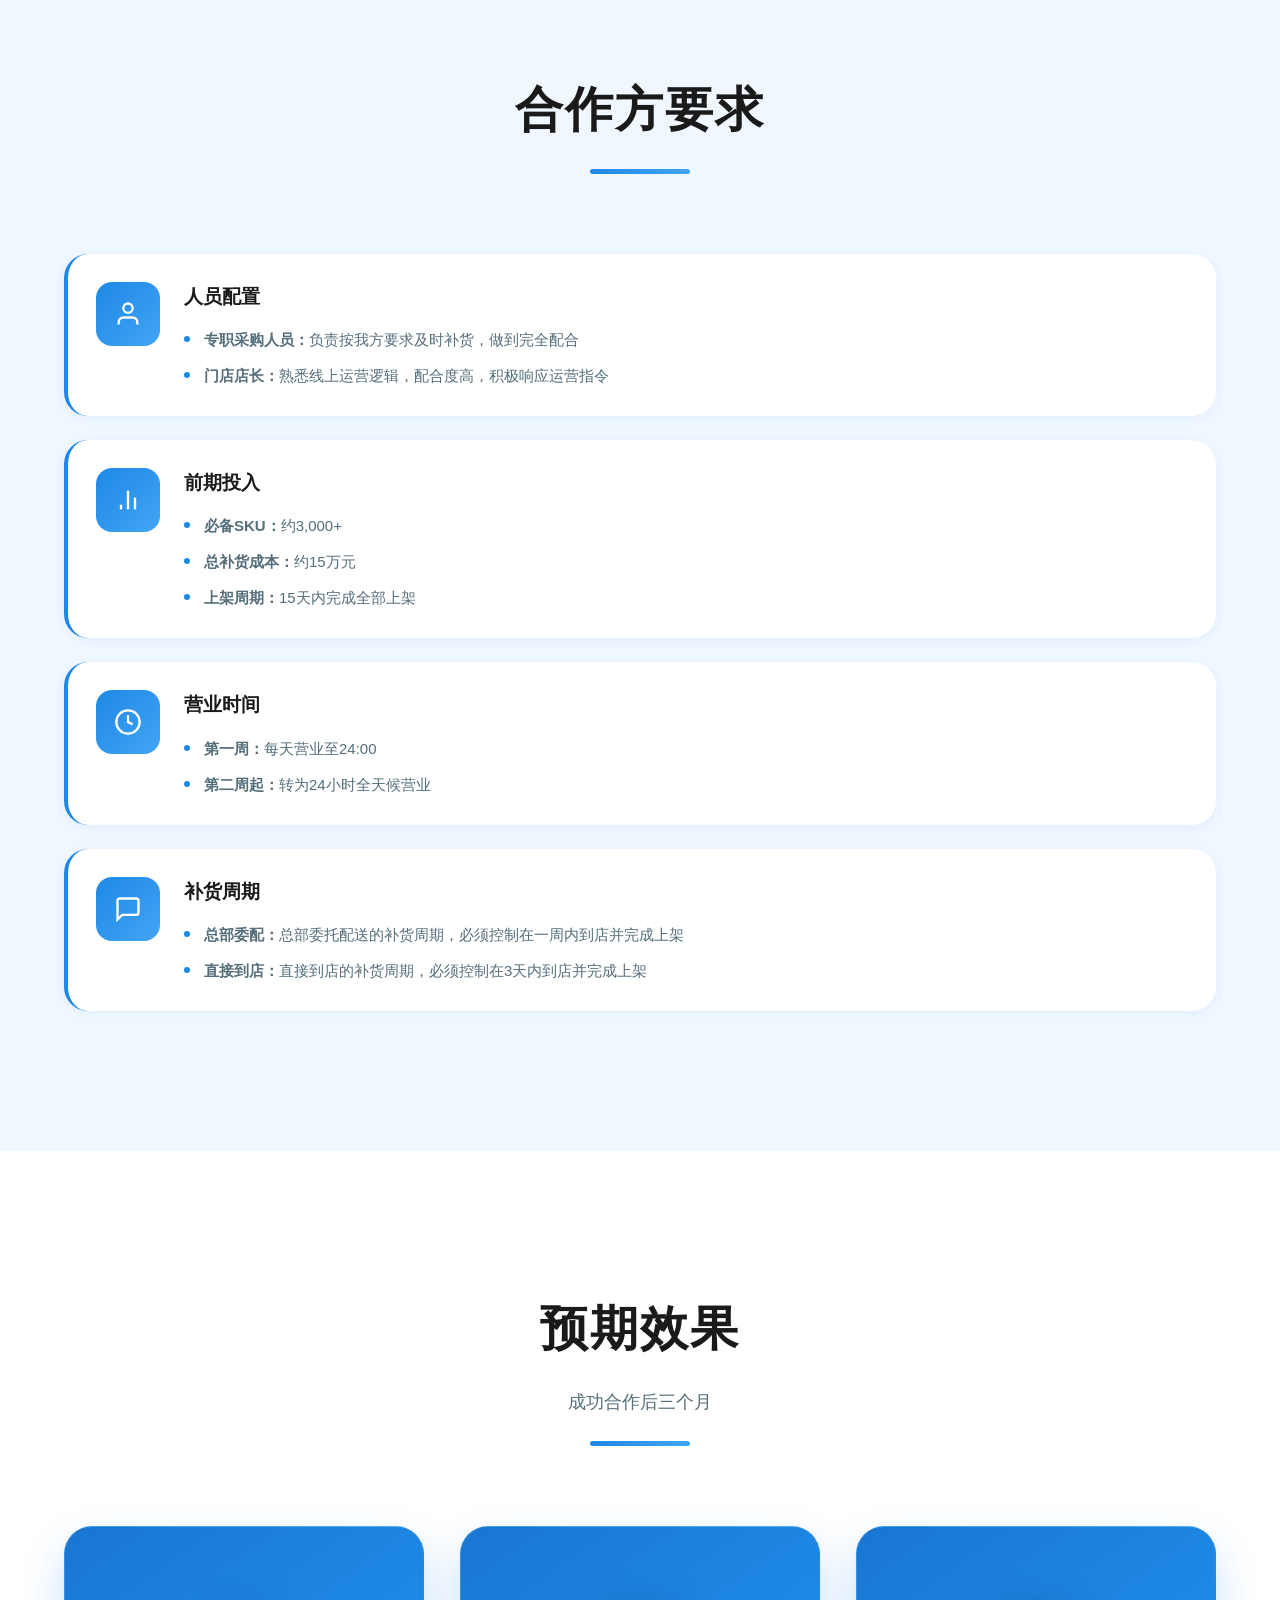
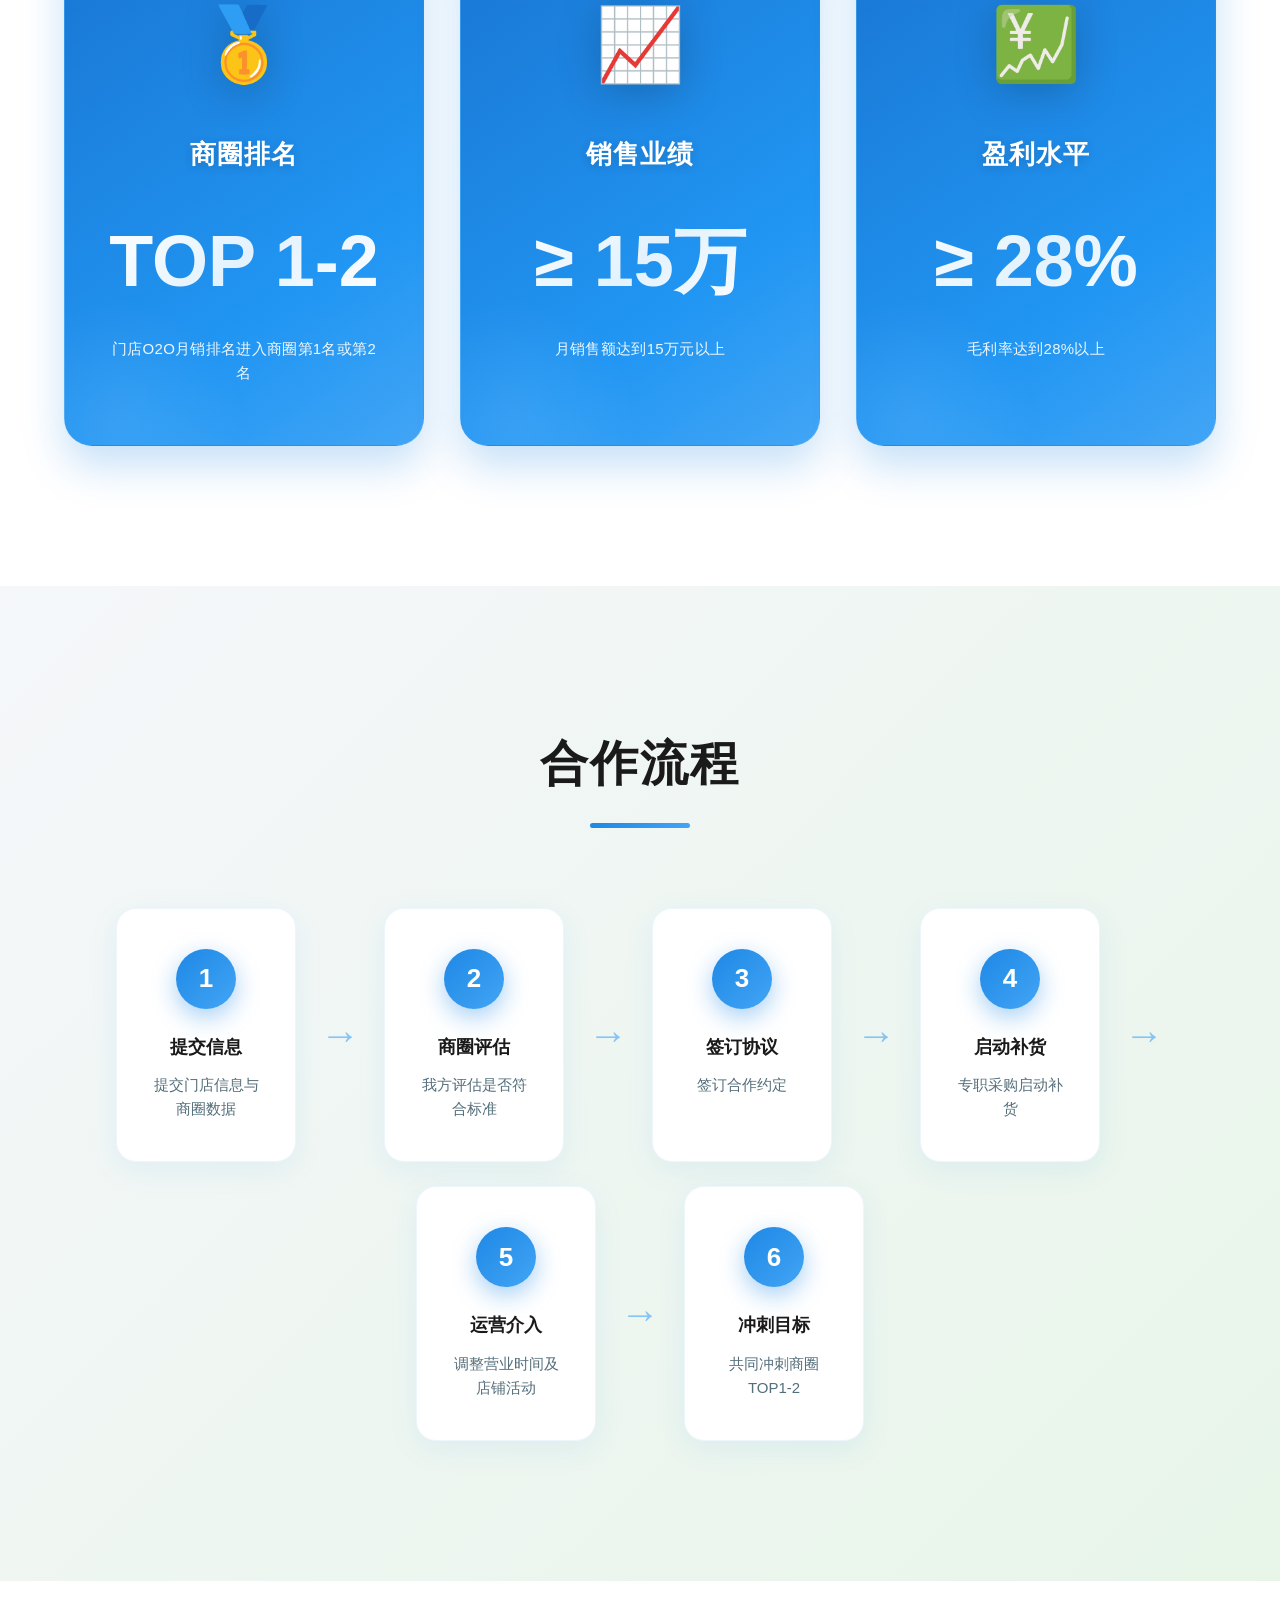
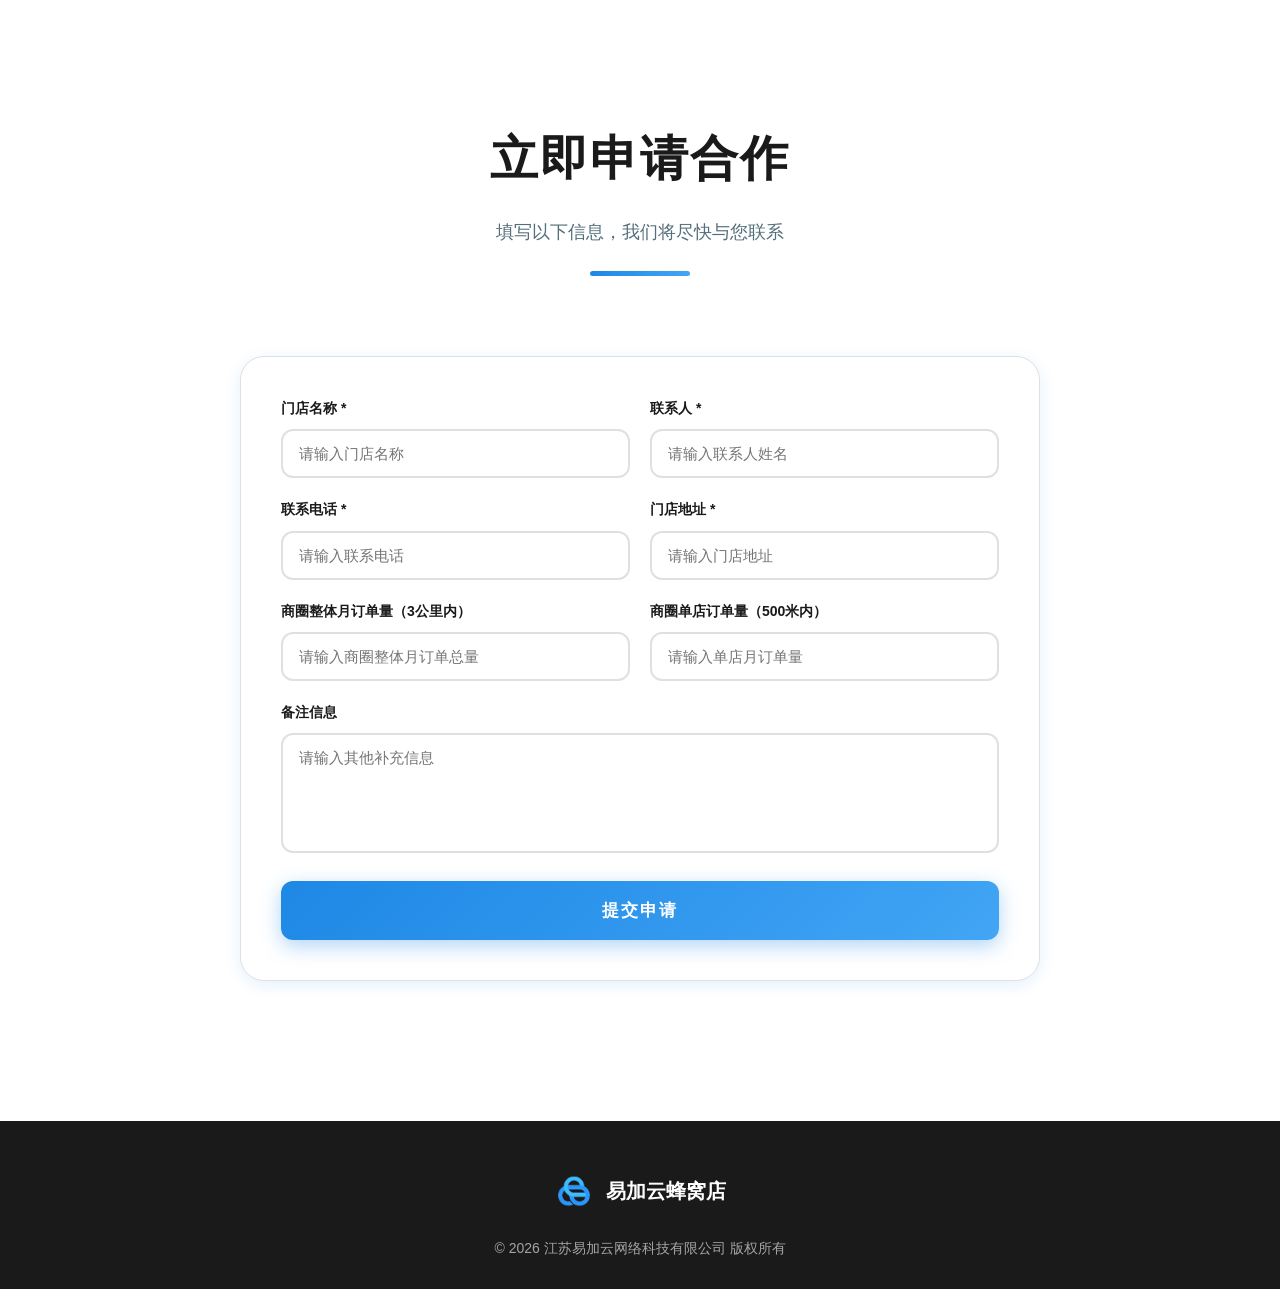
==== commit 399dc889: "优化预期效果区块样式" ====
--- a/index.html
+++ b/index.html
@@ -18,7 +18,7 @@
       </div>
       <div class="navbar-brand">
         <img src="易加云.png" alt="易加云" class="logo">
-        <span class="brand-text">易加云蜂窝店</span>
+        <span class="brand-text">易加云-即时零售服务商</span>
       </div>
       <ul class="navbar-nav" id="navbarNav">
         <li><a href="#overview">项目概述</a></li>
--- a/style.css
+++ b/style.css
@@ -647,76 +647,89 @@
 
 .results-grid {
   display: grid;
-  grid-template-columns: repeat(auto-fit, minmax(280px, 1fr));
-  gap: 32px;
+  grid-template-columns: repeat(auto-fit, minmax(300px, 1fr));
+  gap: 36px;
+  max-width: 1200px;
+  margin: 0 auto;
 }
 
 .result-card {
-  background: linear-gradient(135deg, #1565C0 0%, #1E88E5 50%, #42A5F5 100%);
-  border-radius: 24px;
-  padding: 56px 40px;
+  background: linear-gradient(145deg, #1976D2 0%, #1E88E5 40%, #2196F3 70%, #42A5F5 100%);
+  border-radius: 28px;
+  padding: 60px 44px;
   text-align: center;
   color: white;
-  transition: all 0.4s cubic-bezier(0.4, 0, 0.2, 1);
+  transition: all 0.5s cubic-bezier(0.4, 0, 0.2, 1);
   position: relative;
   overflow: hidden;
+  box-shadow: 0 20px 40px rgba(30, 136, 229, 0.25);
+  border: 1px solid rgba(255, 255, 255, 0.1);
 }
 
 .result-card::before {
   content: '';
   position: absolute;
-  top: -50%;
-  right: -50%;
-  width: 150px;
-  height: 150px;
-  background: rgba(255, 255, 255, 0.12);
+  top: -40%;
+  right: -30%;
+  width: 200px;
+  height: 200px;
+  background: radial-gradient(circle, rgba(255, 255, 255, 0.18) 0%, transparent 70%);
   border-radius: 50%;
 }
 
 .result-card::after {
   content: '';
   position: absolute;
-  bottom: -30%;
-  left: -30%;
-  width: 200px;
-  height: 200px;
-  background: rgba(255, 255, 255, 0.08);
+  bottom: -20%;
+  left: -20%;
+  width: 250px;
+  height: 250px;
+  background: radial-gradient(circle, rgba(255, 255, 255, 0.1) 0%, transparent 70%);
   border-radius: 50%;
 }
 
 .result-card:hover {
-  transform: translateY(-12px) scale(1.02);
-  box-shadow: 0 30px 60px rgba(30, 136, 229, 0.35);
+  transform: translateY(-15px) scale(1.03);
+  box-shadow: 0 35px 70px rgba(30, 136, 229, 0.45);
 }
 
 .result-icon {
-  font-size: 64px;
+  font-size: 72px;
+  margin-bottom: 32px;
+  position: relative;
+  z-index: 1;
+  filter: drop-shadow(0 8px 20px rgba(0, 0, 0, 0.2));
+}
+
+.result-card h3 {
+  font-size: 26px;
+  font-weight: 600;
   margin-bottom: 28px;
   position: relative;
   z-index: 1;
-}
-
-.result-card h3 {
-  font-size: 24px;
-  font-weight: 600;
-  margin-bottom: 24px;
+  letter-spacing: 1px;
+  text-shadow: 0 2px 10px rgba(0, 0, 0, 0.15);
+}
+
+.result-value {
+  font-size: 72px;
+  font-weight: 800;
+  margin-bottom: 18px;
   position: relative;
   z-index: 1;
-}
-
-.result-value {
-  font-size: 64px;
-  font-weight: 700;
-  margin-bottom: 16px;
+  background: linear-gradient(135deg, #ffffff 0%, #E3F2FD 50%, #ffffff 100%);
+  -webkit-background-clip: text;
+  -webkit-text-fill-color: transparent;
+  background-clip: text;
+}
+
+.result-desc {
+  font-size: 15px;
+  opacity: 0.92;
   position: relative;
   z-index: 1;
-}
-
-.result-desc {
-  font-size: 14px;
-  opacity: 0.9;
-  position: relative;
-  z-index: 1;
+  line-height: 1.6;
+  letter-spacing: 0.3px;
 }
 
 /* 合作流程 */
@@ -1149,6 +1162,13 @@
     padding: 8px 16px;
   }
 
+  .navbar .container {
+    display: flex;
+    justify-content: space-between;
+    align-items: center;
+    flex-wrap: wrap;
+  }
+
   .navbar-brand {
     font-size: 17px;
     gap: 10px;
@@ -1202,11 +1222,13 @@
   }
 
   .mobile-menu-btn {
+    order: 3;
     display: flex;
     flex-direction: column;
     gap: 5px;
     cursor: pointer;
     padding: 8px;
+    justify-content: flex-end;
   }
 
   .mobile-menu-btn span {
